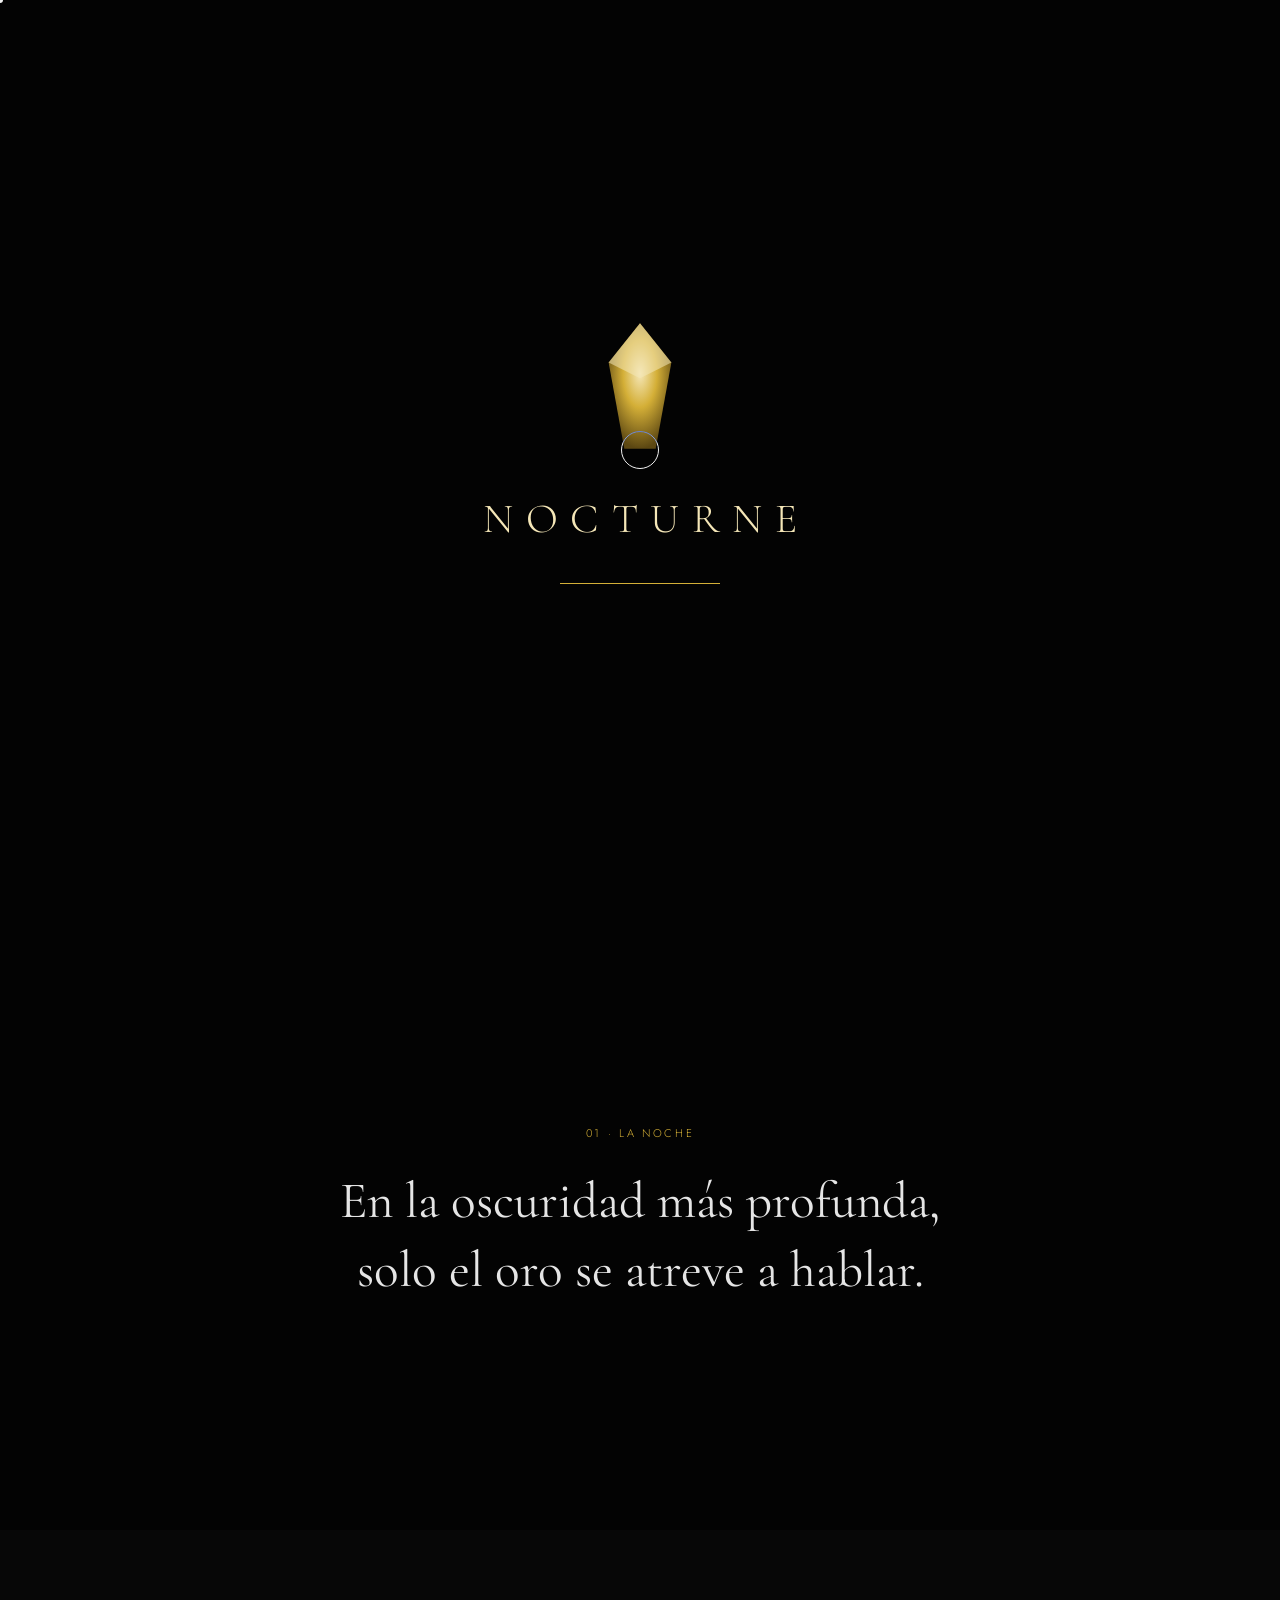
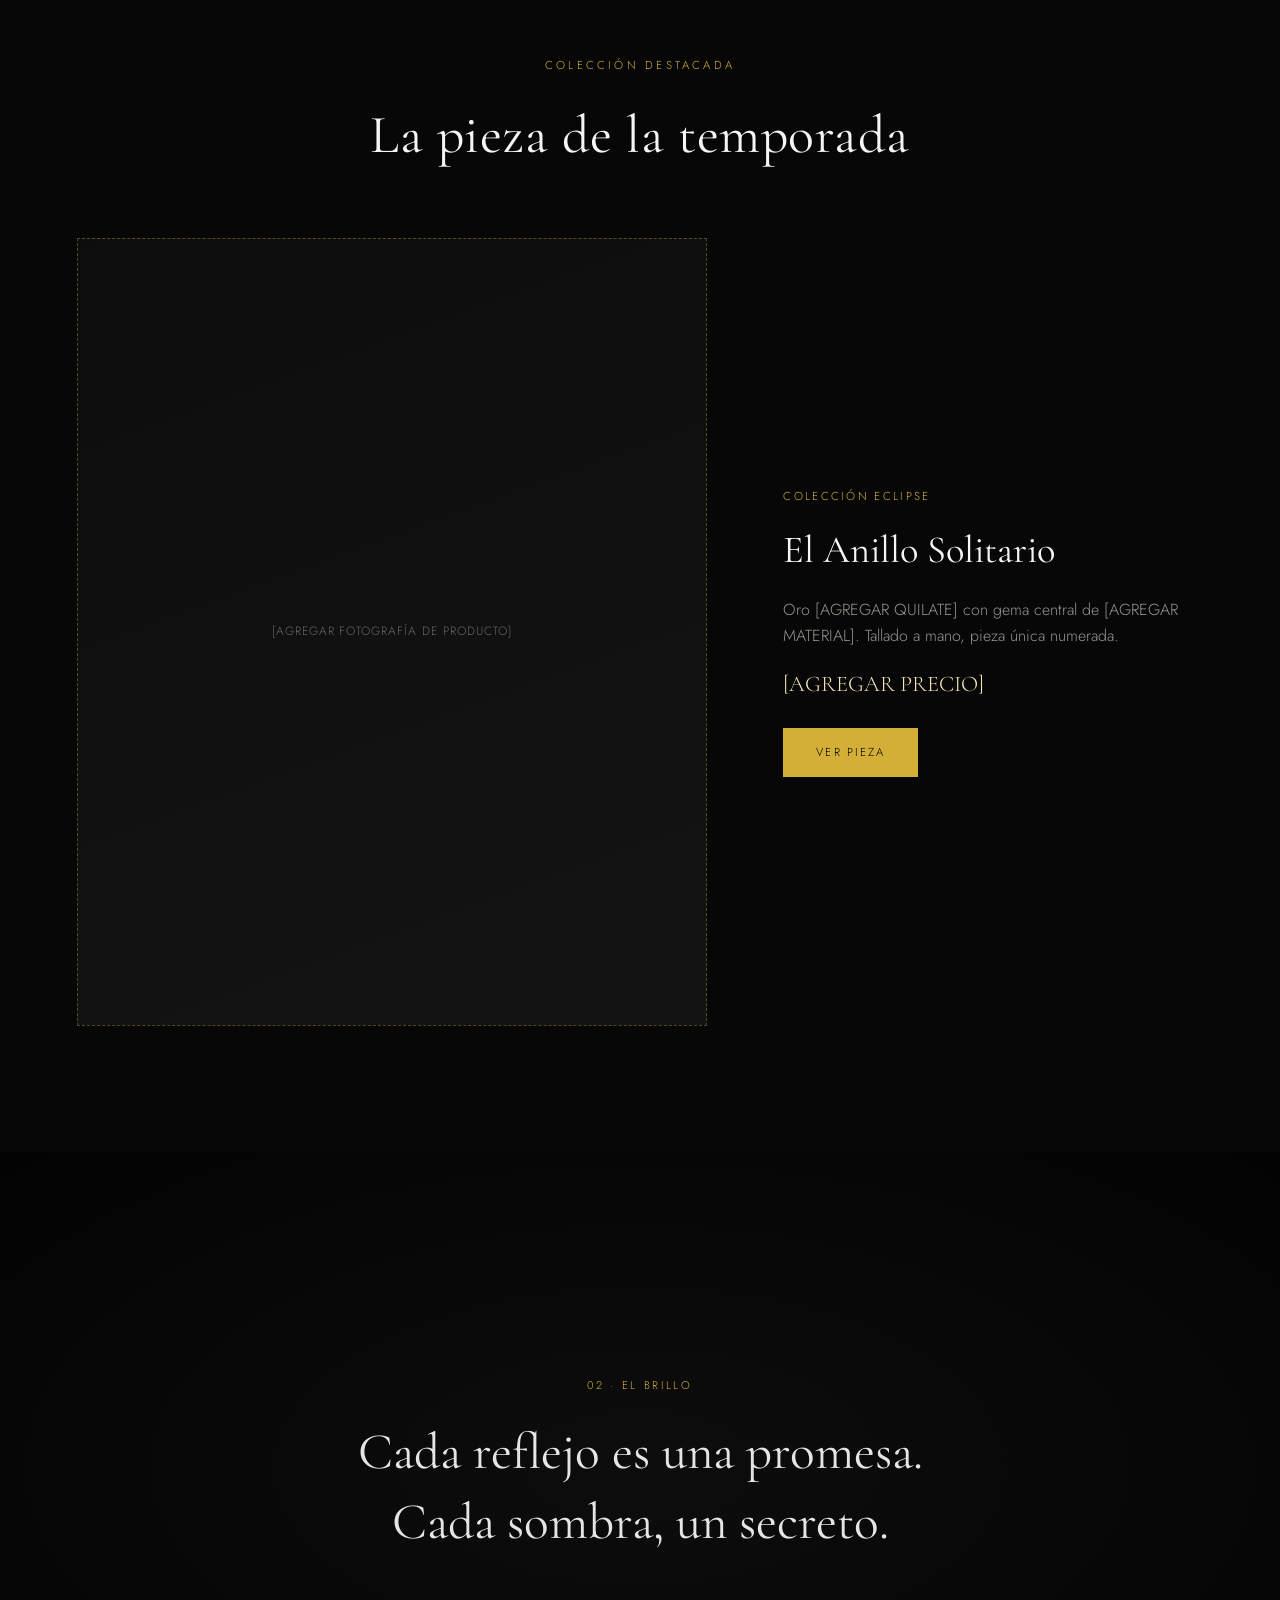
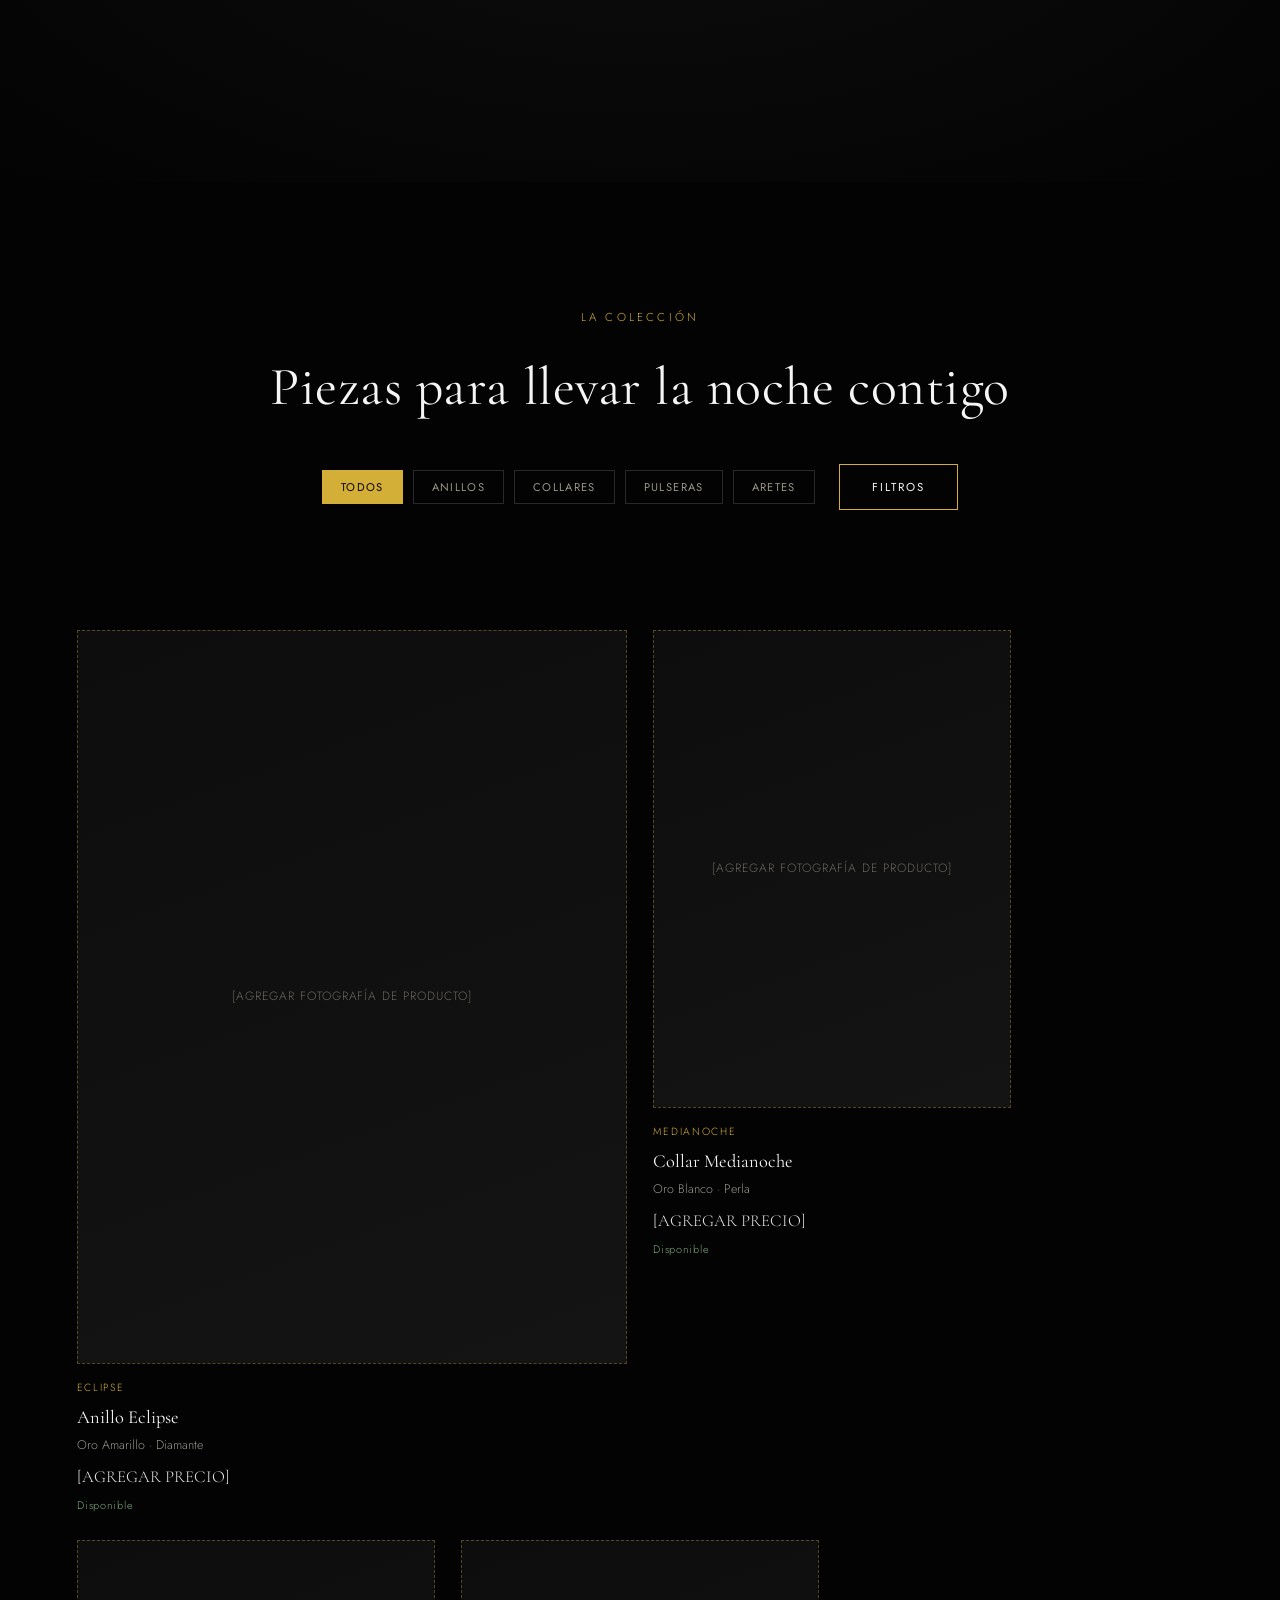
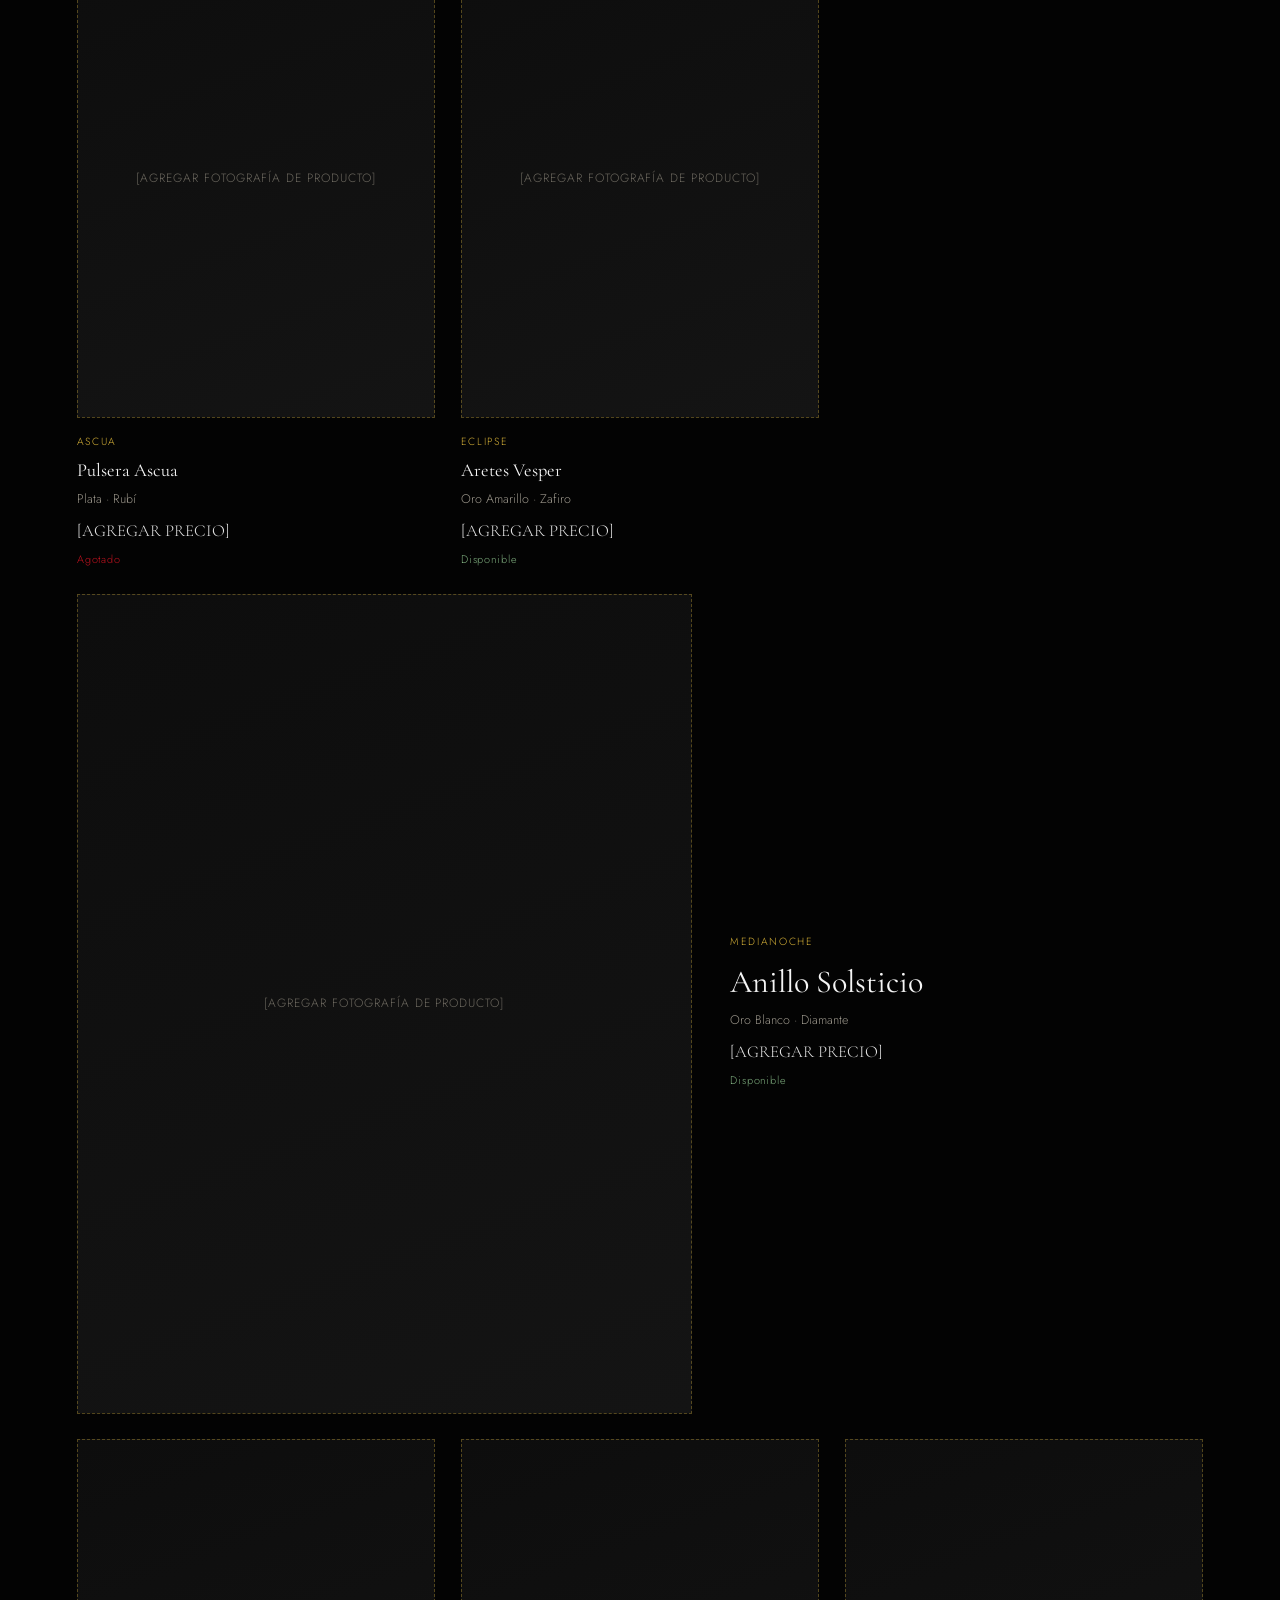
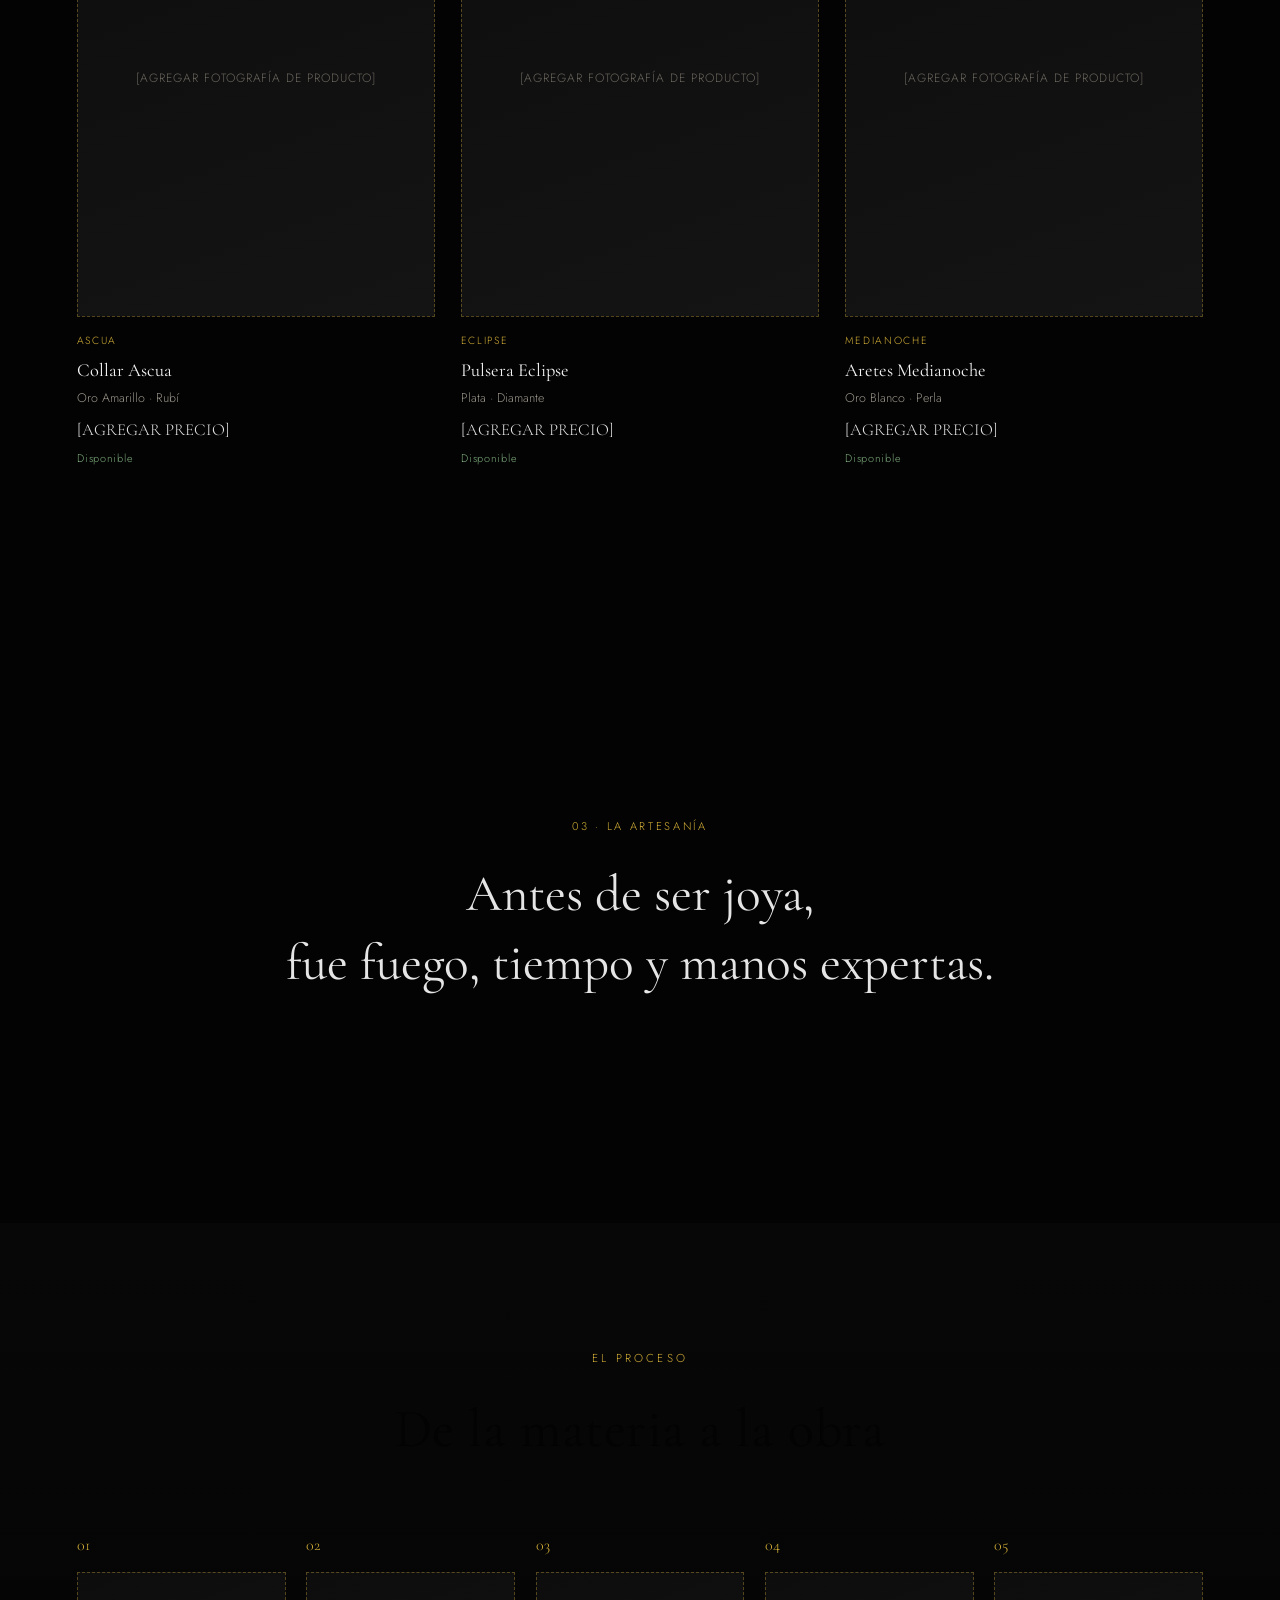
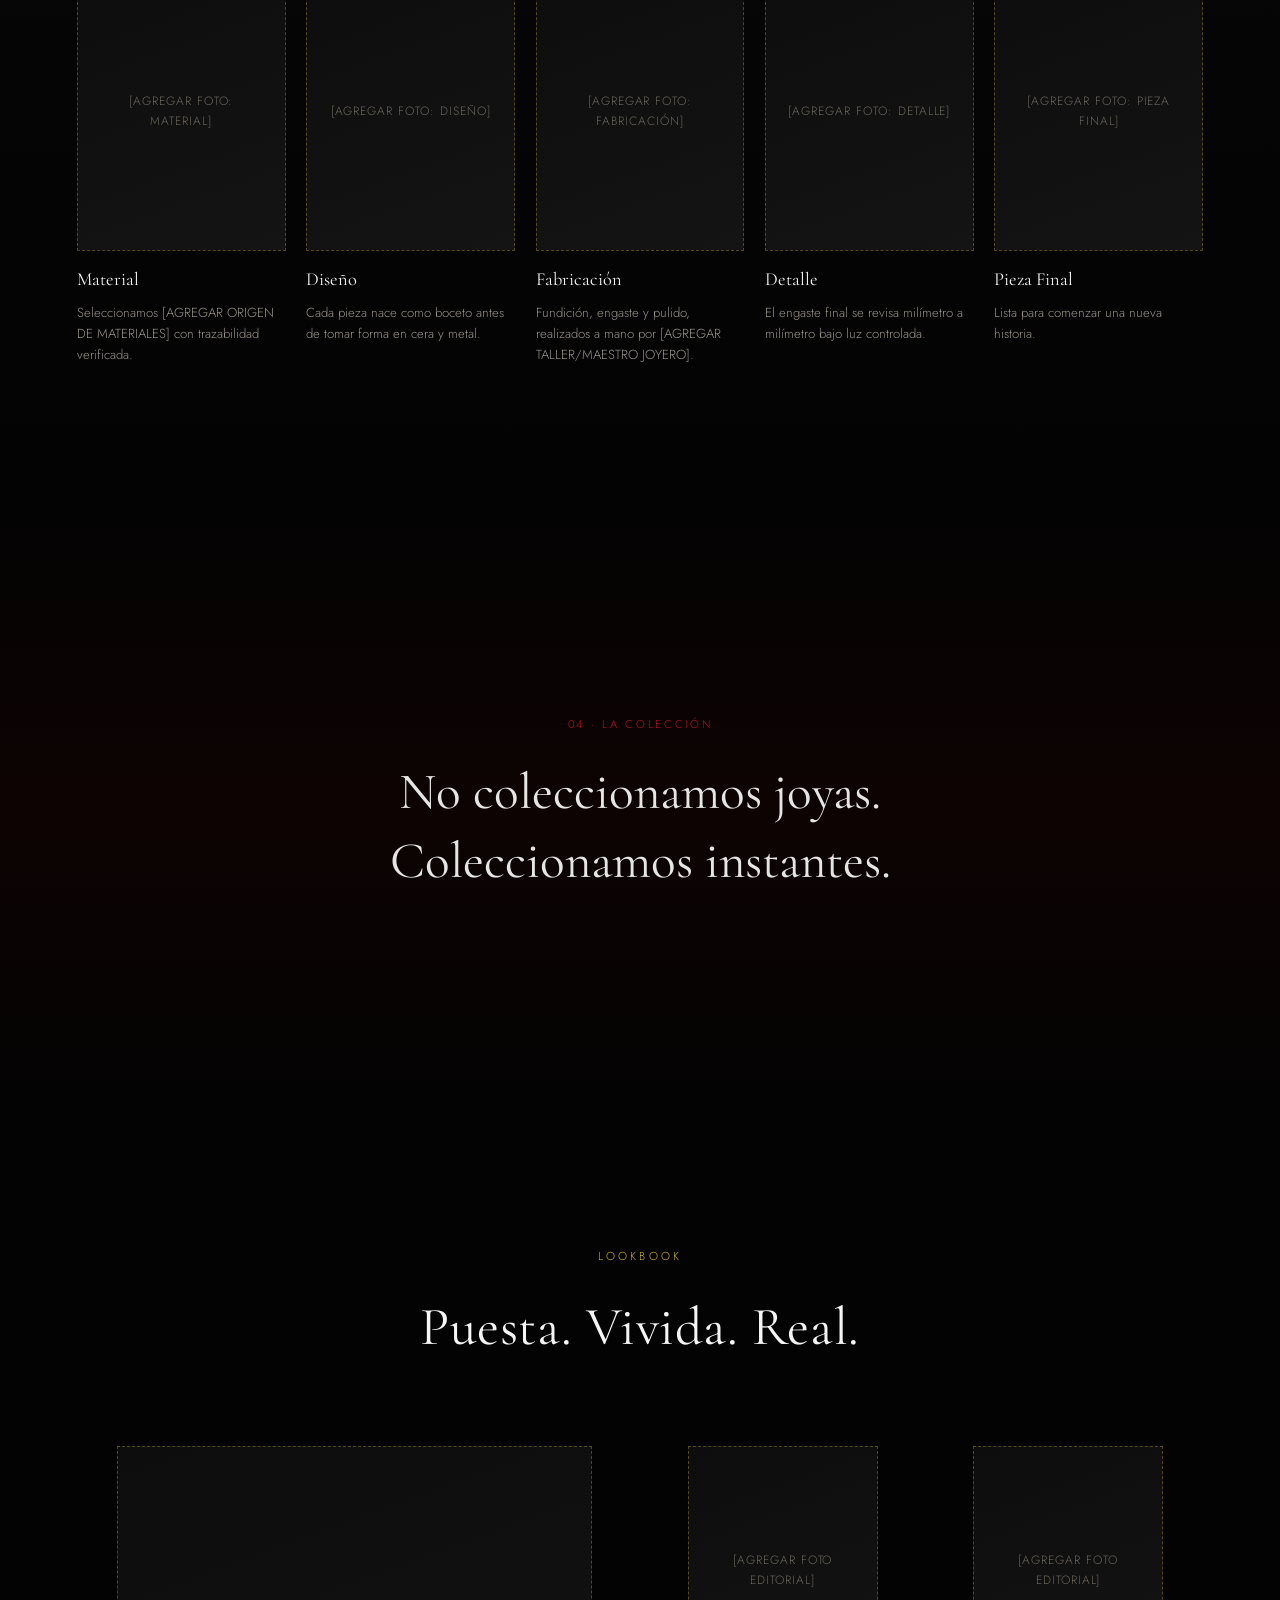
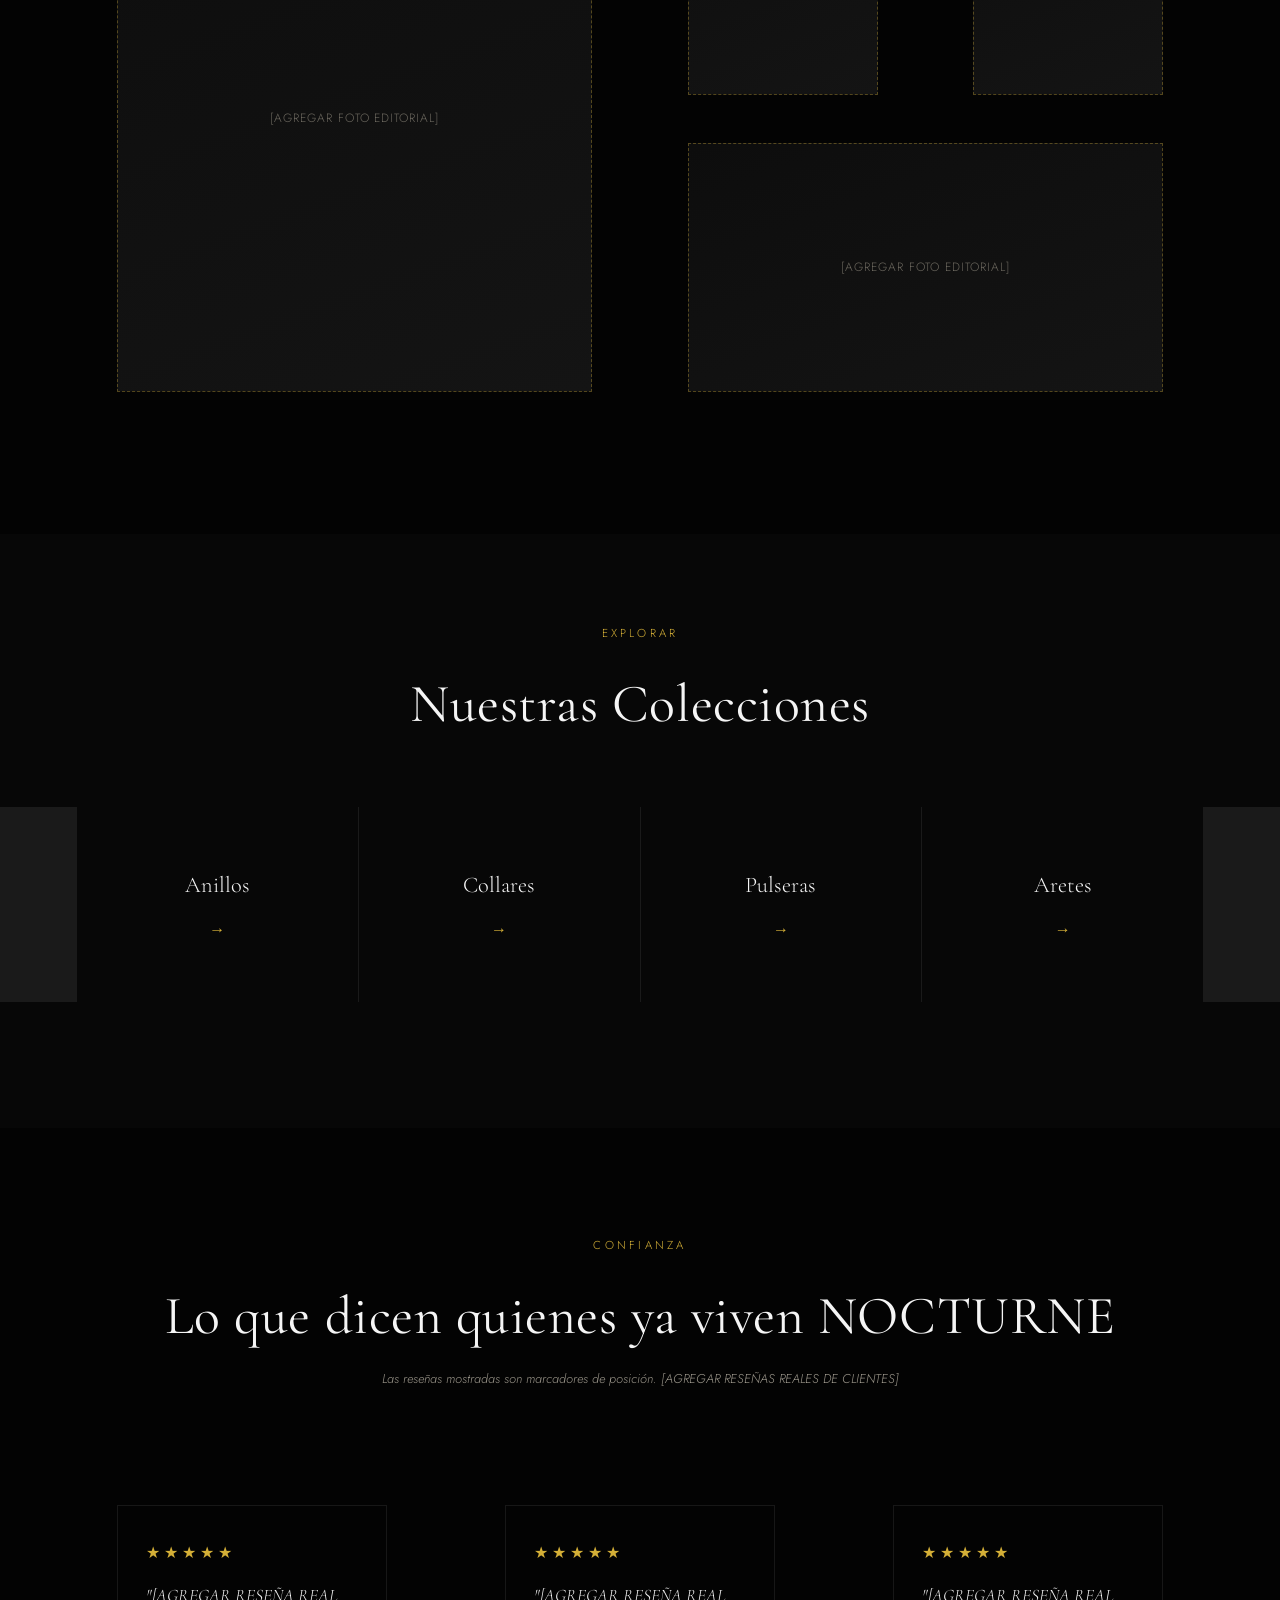
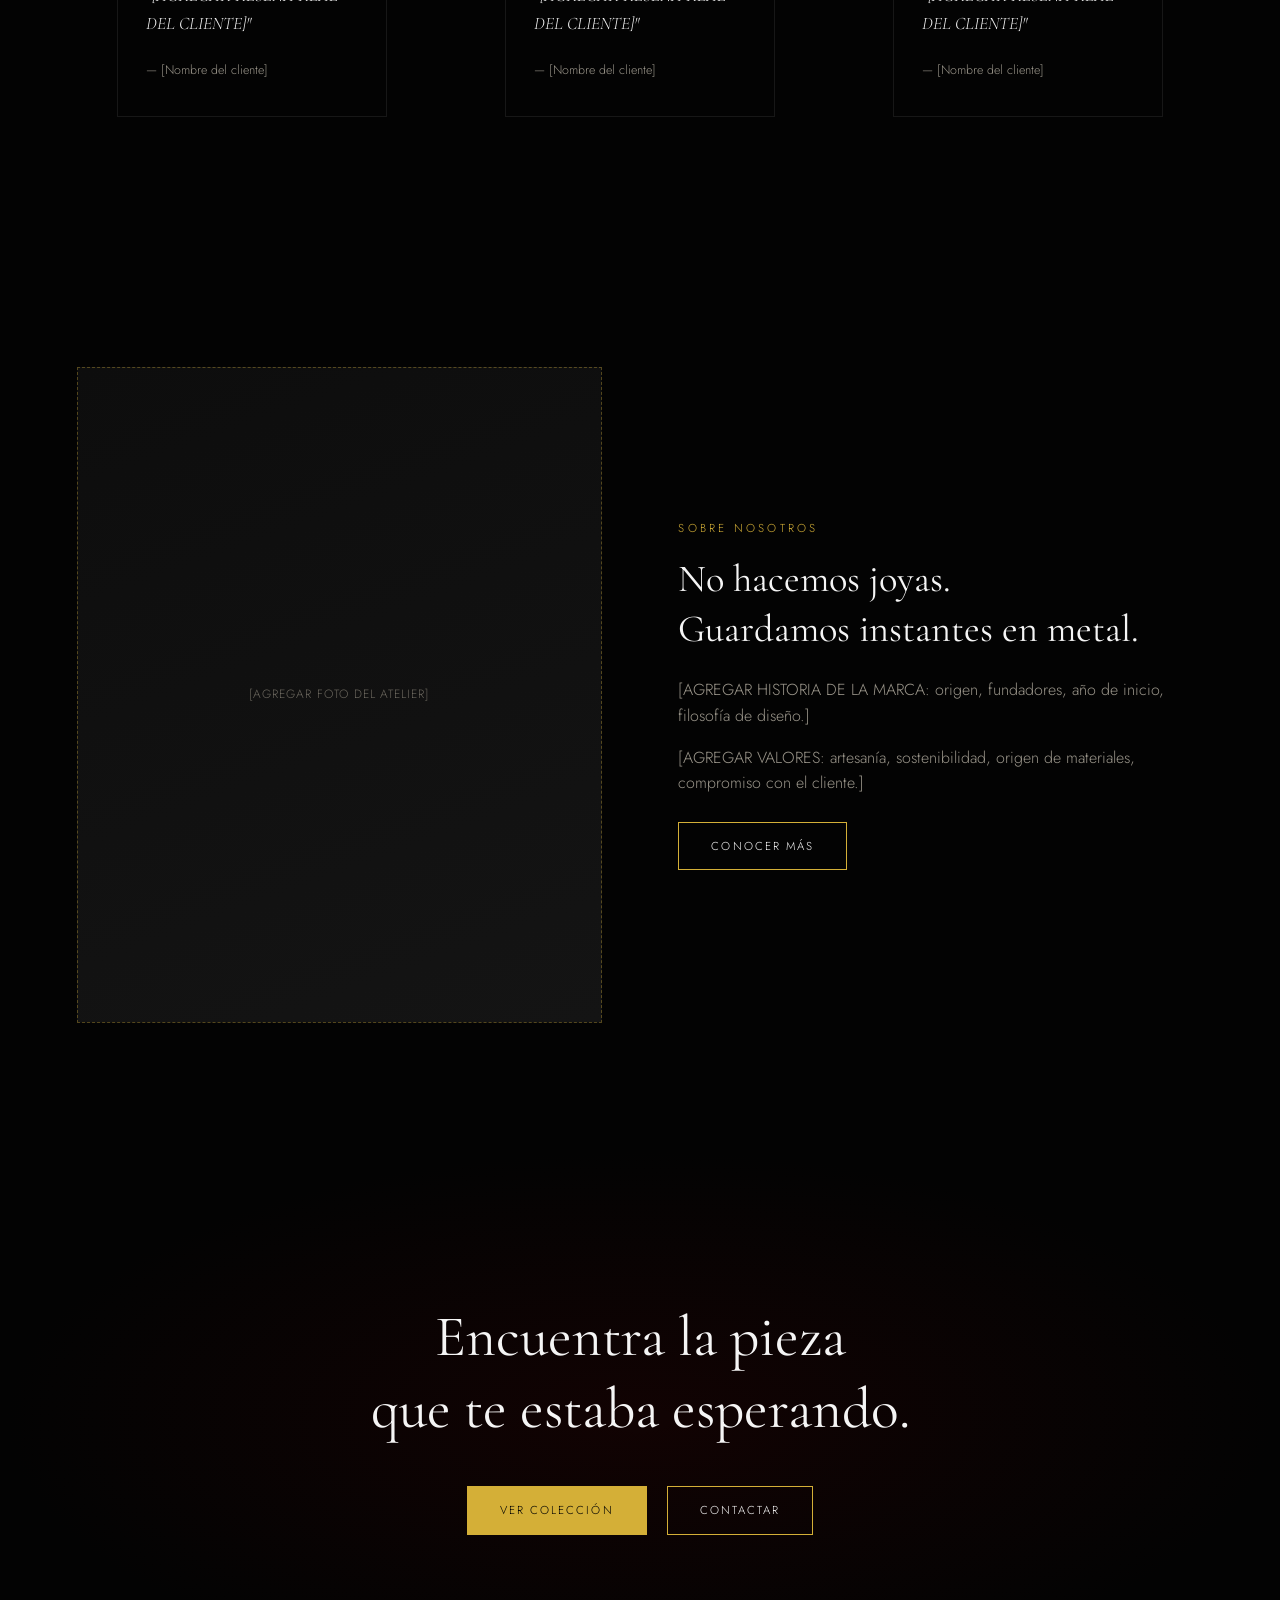
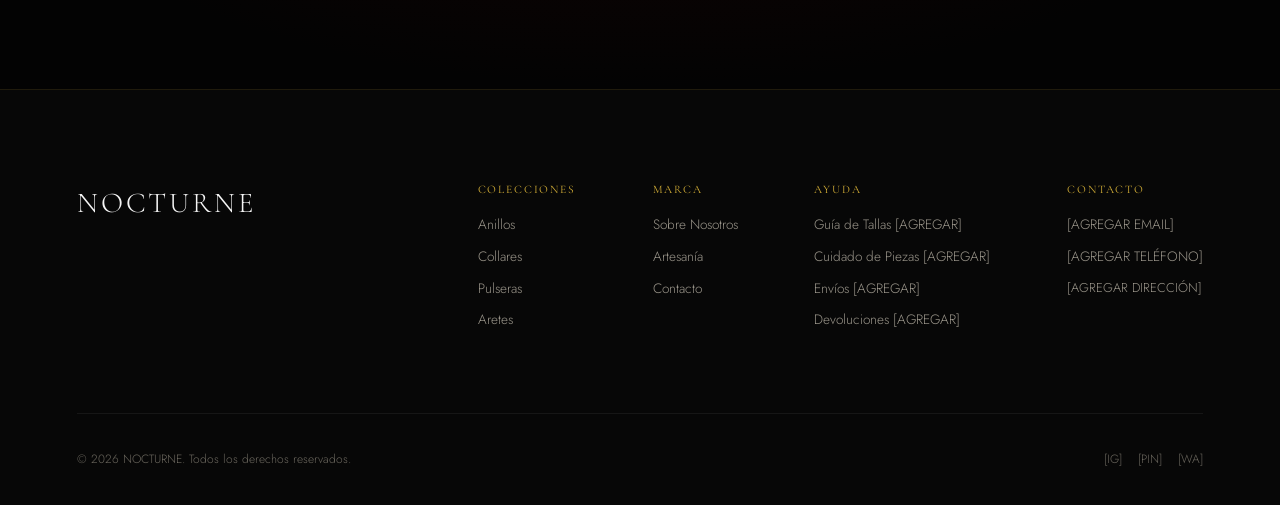
==== index.html @ ae70fa0c "Add files via upload" ====
<!DOCTYPE html>
<html lang="es">
<head>
<meta charset="UTF-8">
<meta name="viewport" content="width=device-width, initial-scale=1.0, viewport-fit=cover">
<title>NOCTURNE — Alta Joyería</title>
<meta name="description" content="NOCTURNE. Joyería de alta gama forjada en la oscuridad y revelada por la luz. Anillos, collares, pulseras y aretes de edición limitada. [AGREGAR DESCRIPCIÓN DEFINITIVA]">

<!-- Open Graph -->
<meta property="og:type" content="website">
<meta property="og:title" content="NOCTURNE — Alta Joyería">
<meta property="og:description" content="Una experiencia digital de lujo. Piezas forjadas en la oscuridad, reveladas por la luz.">
<meta property="og:image" content="[AGREGAR URL DE IMAGEN OG]">
<meta property="og:locale" content="es_ES">

<!-- Structured Data -->
<script type="application/ld+json">
{
  "@context": "https://schema.org",
  "@type": "JewelryStore",
  "name": "NOCTURNE",
  "description": "Alta joyería de edición limitada.",
  "image": "[AGREGAR URL DE IMAGEN]",
  "address": {
    "@type": "PostalAddress",
    "streetAddress": "[AGREGAR DIRECCIÓN]",
    "addressLocality": "[AGREGAR CIUDAD]",
    "addressCountry": "[AGREGAR PAÍS]"
  },
  "telephone": "[AGREGAR TELÉFONO]",
  "priceRange": "$$$"
}
</script>

<link rel="icon" href="data:image/svg+xml,<svg xmlns=%22http://www.w3.org/2000/svg%22 viewBox=%220 0 100 100%22><text y=%22.9em%22 font-size=%2290%22>♦</text></svg>">

<link rel="preconnect" href="https://fonts.googleapis.com">
<link rel="preconnect" href="https://fonts.gstatic.com" crossorigin>
<link href="https://fonts.googleapis.com/css2?family=Cormorant+Garamond:ital,wght@0,300;0,400;0,500;0,600;1,400&family=Jost:wght@200;300;400;500&display=swap" rel="stylesheet">

<link rel="stylesheet" href="css/style.css">
<link rel="stylesheet" href="css/animations.css">
<link rel="stylesheet" href="css/responsive.css">
</head>
<body>

<a class="skip-link" href="#main">Saltar al contenido</a>

<!-- ============ CUSTOM CURSOR ============ -->
<div class="cursor" aria-hidden="true">
  <div class="cursor-dot"></div>
  <div class="cursor-ring"><span class="cursor-label"></span></div>
</div>

<!-- ============ GRAIN / VIGNETTE OVERLAY ============ -->
<div class="grain-overlay" aria-hidden="true"></div>
<div class="vignette" aria-hidden="true"></div>

<!-- ============ INTRO / LOADER ============ -->
<section id="intro" class="intro" role="presentation" aria-hidden="true">
  <div class="intro-spark"></div>
  <svg class="intro-jewel" viewBox="0 0 200 200" width="140" height="140">
    <defs>
      <radialGradient id="introGlow" cx="50%" cy="40%" r="60%">
        <stop offset="0%" stop-color="#F5E7B8"/>
        <stop offset="45%" stop-color="#D4AF37"/>
        <stop offset="100%" stop-color="#5c4712"/>
      </radialGradient>
    </defs>
    <polygon points="100,20 140,70 120,180 80,180 60,70" fill="url(#introGlow)"/>
    <polygon points="100,20 140,70 100,90 60,70" fill="#F5E7B8" opacity="0.55"/>
  </svg>
  <p class="intro-word" data-word="1">NOCTURNE</p>
  <div class="intro-progress"><span></span></div>
</section>

<!-- ============ NAVIGATION ============ -->
<header class="site-nav" id="siteNav">
  <div class="nav-inner">
    <a href="#hero" class="nav-logo" aria-label="NOCTURNE — Inicio">NOCTURNE</a>

    <nav class="nav-links" aria-label="Navegación principal">
      <a href="#coleccion">Colecciones</a>
      <a href="#productos" data-cat="anillos">Anillos</a>
      <a href="#productos" data-cat="collares">Collares</a>
      <a href="#productos" data-cat="pulseras">Pulseras</a>
      <a href="#productos" data-cat="aretes">Aretes</a>
      <a href="#nosotros">Sobre Nosotros</a>
      <a href="#contacto">Contacto</a>
    </nav>

    <div class="nav-actions">
      <button class="icon-btn" id="searchToggle" aria-haspopup="dialog" aria-controls="searchOverlay" aria-label="Buscar">
        <svg viewBox="0 0 24 24" width="18" height="18" fill="none" stroke="currentColor" stroke-width="1.4"><circle cx="11" cy="11" r="7"/><line x1="21" y1="21" x2="16.65" y2="16.65"/></svg>
      </button>
      <button class="icon-btn" id="cartToggle" aria-label="Carrito">
        <svg viewBox="0 0 24 24" width="18" height="18" fill="none" stroke="currentColor" stroke-width="1.4"><path d="M6 7h12l-1 12H7L6 7z"/><path d="M9 7a3 3 0 0 1 6 0"/></svg>
        <span class="cart-count" id="cartCount">0</span>
      </button>
      <a href="#productos" class="btn btn-line nav-cta">Ver Colección</a>
      <button class="menu-toggle" id="menuToggle" aria-expanded="false" aria-controls="mobileMenu" aria-label="Abrir menú">
        <span></span><span></span><span></span>
      </button>
    </div>
  </div>
</header>

<!-- ============ MOBILE MENU ============ -->
<div class="mobile-menu" id="mobileMenu" role="dialog" aria-modal="true" aria-label="Menú" inert>
  <nav class="mobile-menu-links">
    <a href="#coleccion">Colecciones</a>
    <a href="#productos" data-cat="anillos">Anillos</a>
    <a href="#productos" data-cat="collares">Collares</a>
    <a href="#productos" data-cat="pulseras">Pulseras</a>
    <a href="#productos" data-cat="aretes">Aretes</a>
    <a href="#nosotros">Sobre Nosotros</a>
    <a href="#contacto">Contacto</a>
  </nav>
  <a href="#productos" class="btn btn-gold">Ver Colección</a>
</div>

<!-- ============ SEARCH OVERLAY ============ -->
<div class="search-overlay" id="searchOverlay" role="dialog" aria-modal="true" aria-label="Buscar piezas" inert>
  <button class="overlay-close" id="searchClose" aria-label="Cerrar búsqueda">&times;</button>
  <form class="search-form" id="searchForm">
    <input type="search" id="searchInput" placeholder="Buscar por nombre, colección o material…" autocomplete="off" aria-label="Buscar">
    <span class="search-underline"></span>
  </form>
  <div class="search-results" id="searchResults"></div>
</div>

<main id="main">

<!-- ============ HERO ============ -->
<section id="hero" class="hero">
  <div class="hero-glow" id="heroGlow" aria-hidden="true"></div>

  <div class="hero-jewel-stage" id="jewelStage">
   <div class="jewel-inner" id="jewelInner">
    <svg class="hero-jewel" id="heroJewel" viewBox="0 0 400 400" role="img" aria-label="Anillo de oro con gema central, ilustración">
      <defs>
        <radialGradient id="goldGrad" cx="42%" cy="30%" r="70%">
          <stop offset="0%" stop-color="#FCEFC0"/>
          <stop offset="35%" stop-color="#D4AF37"/>
          <stop offset="70%" stop-color="#9c7a1f"/>
          <stop offset="100%" stop-color="#3d2f0c"/>
        </radialGradient>
        <radialGradient id="gemGrad" cx="38%" cy="30%" r="75%">
          <stop offset="0%" stop-color="#ffffff"/>
          <stop offset="30%" stop-color="#E5E5E5"/>
          <stop offset="65%" stop-color="#8f9296"/>
          <stop offset="100%" stop-color="#2a2b2d"/>
        </radialGradient>
        <filter id="softBlur"><feGaussianBlur stdDeviation="6"/></filter>
      </defs>
      <ellipse cx="200" cy="330" rx="130" ry="18" fill="#000" opacity="0.55" filter="url(#softBlur)"/>
      <path d="M120 210 A80 80 0 1 0 280 210" fill="none" stroke="url(#goldGrad)" stroke-width="26"/>
      <polygon class="jewel-gem" points="200,90 250,140 230,240 170,240 150,140" fill="url(#gemGrad)"/>
      <polygon points="200,90 250,140 200,160 150,140" fill="#ffffff" opacity="0.65"/>
      <polygon points="170,240 230,240 200,270" fill="#5a5c5f" opacity="0.8"/>
    </svg>
    <div class="jewel-sparkle s1"></div>
    <div class="jewel-sparkle s2"></div>
    <div class="jewel-sparkle s3"></div>
   </div>
  </div>

  <div class="hero-copy">
    <p class="hero-eyebrow" data-reveal>Alta Joyería · Edición Limitada</p>
    <h1 class="hero-title">
      <span class="line" data-line>NOCTURNE</span>
    </h1>
    <p class="hero-sub" data-reveal>El brillo no se explica. Se siente.</p>
    <a href="#productos" class="btn btn-line hero-cta" data-reveal>Descubrir Colección</a>
  </div>

  <div class="scroll-cue" aria-hidden="true"><span></span>Desliza</div>
</section>

<!-- ============ STORYTELLING 1 — LA NOCHE ============ -->
<section class="story story-dark" data-chapter="01">
  <span class="story-index">01 · La Noche</span>
  <h2 class="story-text" data-split>
    En la oscuridad más profunda,<br> solo el oro se atreve a hablar.
  </h2>
</section>

<!-- ============ COLECCIÓN DESTACADA ============ -->
<section id="coleccion" class="featured">
  <header class="section-head">
    <span class="section-kicker">Colección Destacada</span>
    <h2 class="section-title">La pieza de la temporada</h2>
  </header>

  <div class="featured-stage">
    <div class="featured-image" data-parallax-img>
      <img src="https://images.unsplash.com/photo-1515562141207-7a88fb7ce338?auto=format&fit=crop&w=1400&q=80"
           onerror="this.closest('.featured-image').classList.add('img-fallback'); this.remove();"
           alt="[REEMPLAZAR: fotografía editorial de la pieza destacada]" loading="lazy">
      <span class="fallback-label">[AGREGAR FOTOGRAFÍA DE PRODUCTO]</span>
    </div>
    <div class="featured-copy">
      <p class="eyebrow">Colección Eclipse</p>
      <h3>El Anillo Solitario</h3>
      <p class="muted">Oro [AGREGAR QUILATE] con gema central de [AGREGAR MATERIAL]. Tallado a mano, pieza única numerada.</p>
      <p class="price">[AGREGAR PRECIO]</p>
      <a href="#productos" class="btn btn-gold">Ver Pieza</a>
    </div>
  </div>
</section>

<!-- ============ STORYTELLING 2 — EL BRILLO ============ -->
<section class="story story-glow" data-chapter="02">
  <span class="story-index">02 · El Brillo</span>
  <h2 class="story-text" data-split>
    Cada reflejo es una promesa.<br> Cada sombra, un secreto.
  </h2>
</section>

<!-- ============ PRODUCTOS ============ -->
<section id="productos" class="products">
  <header class="section-head">
    <span class="section-kicker">La Colección</span>
    <h2 class="section-title">Piezas para llevar la noche contigo</h2>

    <div class="products-toolbar">
      <div class="filter-tabs" id="filterTabs">
        <button class="filter-tab is-active" data-filter="todos">Todos</button>
        <button class="filter-tab" data-filter="anillos">Anillos</button>
        <button class="filter-tab" data-filter="collares">Collares</button>
        <button class="filter-tab" data-filter="pulseras">Pulseras</button>
        <button class="filter-tab" data-filter="aretes">Aretes</button>
      </div>
      <button class="btn btn-line filters-open" id="filtersOpen">Filtros</button>
    </div>
  </header>

  <div class="product-gallery" id="productGallery" aria-live="polite">
    <!-- rendered by js/products.js -->
  </div>
</section>

<!-- ============ FILTER PANEL (drawer) ============ -->
<aside class="filters-panel" id="filtersPanel" role="dialog" aria-modal="true" aria-label="Filtros" inert>
  <div class="filters-head">
    <h3>Filtros</h3>
    <button class="overlay-close" id="filtersClose" aria-label="Cerrar filtros">&times;</button>
  </div>

  <div class="filter-group">
    <h4>Categoría</h4>
    <label><input type="checkbox" name="cat" value="anillos"> Anillos</label>
    <label><input type="checkbox" name="cat" value="collares"> Collares</label>
    <label><input type="checkbox" name="cat" value="pulseras"> Pulseras</label>
    <label><input type="checkbox" name="cat" value="aretes"> Aretes</label>
  </div>

  <div class="filter-group">
    <h4>Material</h4>
    <label><input type="checkbox" name="mat" value="oro-amarillo"> Oro Amarillo</label>
    <label><input type="checkbox" name="mat" value="oro-blanco"> Oro Blanco</label>
    <label><input type="checkbox" name="mat" value="plata"> Plata</label>
    <label><input type="checkbox" name="mat" value="diamante"> Diamante</label>
  </div>

  <div class="filter-group">
    <h4>Colección</h4>
    <label><input type="checkbox" name="col" value="eclipse"> Eclipse</label>
    <label><input type="checkbox" name="col" value="medianoche"> Medianoche</label>
    <label><input type="checkbox" name="col" value="ascua"> Ascua</label>
  </div>

  <div class="filter-group">
    <h4>Precio</h4>
    <p class="muted small">[AGREGAR RANGOS DE PRECIO REALES]</p>
  </div>

  <div class="filter-group">
    <h4>Disponibilidad</h4>
    <label><input type="checkbox" name="stock" value="disponible"> Disponible</label>
    <label><input type="checkbox" name="stock" value="agotado"> Agotado</label>
  </div>

  <button class="btn btn-gold filters-apply" id="filtersApply">Aplicar Filtros</button>
  <button class="btn-text filters-clear" id="filtersClear">Limpiar todo</button>
</aside>
<div class="scrim" id="scrim"></div>

<!-- ============ CART DRAWER ============ -->
<aside class="cart-panel" id="cartPanel" role="dialog" aria-modal="true" aria-label="Carrito" inert>
  <div class="filters-head">
    <h3>Tu Carrito</h3>
    <button class="overlay-close" id="cartClose" aria-label="Cerrar carrito">&times;</button>
  </div>

  <div class="cart-items" id="cartItems">
    <p class="cart-empty" id="cartEmpty">Tu carrito está vacío. Descubre una pieza que te espere.</p>
  </div>

  <div class="cart-summary" id="cartSummary" hidden>
    <div class="cart-subtotal">
      <span>Subtotal</span>
      <span id="cartSubtotal">[AGREGAR PRECIO]</span>
    </div>
    <p class="muted small">Envío e impuestos calculados en el siguiente paso. [AGREGAR INFORMACIÓN DE ENVÍO]</p>
    <button class="btn btn-gold cart-checkout" id="cartCheckout">Finalizar Compra</button>
    <p class="muted small cart-note">Carrito de demostración — sin pagos reales. [PENDIENTE: integrar pasarela de pago e inventario]</p>
  </div>
</aside>
<div class="scrim" id="cartScrim"></div>

<!-- ============ STORYTELLING 3 — LA ARTESANÍA ============ -->
<section class="story story-dark" data-chapter="03">
  <span class="story-index">03 · La Artesanía</span>
  <h2 class="story-text" data-split>
    Antes de ser joya,<br> fue fuego, tiempo y manos expertas.
  </h2>
</section>

<!-- ============ ARTESANÍA / PROCESO ============ -->
<section id="artesania" class="craft">
  <header class="section-head light">
    <span class="section-kicker">El Proceso</span>
    <h2 class="section-title">De la materia a la obra</h2>
  </header>

  <ol class="craft-steps">
    <li class="craft-step">
      <span class="craft-num">01</span>
      <div class="craft-media" data-parallax-img>
        <img src="https://images.unsplash.com/photo-1610375461369-d613b564f4c4?auto=format&fit=crop&w=1000&q=80"
             onerror="this.closest('.craft-media').classList.add('img-fallback'); this.remove();"
             alt="[REEMPLAZAR: materia prima, oro y gemas]" loading="lazy">
        <span class="fallback-label">[AGREGAR FOTO: MATERIAL]</span>
      </div>
      <h3>Material</h3>
      <p class="muted">Seleccionamos [AGREGAR ORIGEN DE MATERIALES] con trazabilidad verificada.</p>
    </li>
    <li class="craft-step">
      <span class="craft-num">02</span>
      <div class="craft-media" data-parallax-img>
        <img src="https://images.unsplash.com/photo-1611652022419-a9419f74343d?auto=format&fit=crop&w=1000&q=80"
             onerror="this.closest('.craft-media').classList.add('img-fallback'); this.remove();"
             alt="[REEMPLAZAR: bocetos de diseño]" loading="lazy">
        <span class="fallback-label">[AGREGAR FOTO: DISEÑO]</span>
      </div>
      <h3>Diseño</h3>
      <p class="muted">Cada pieza nace como boceto antes de tomar forma en cera y metal.</p>
    </li>
    <li class="craft-step">
      <span class="craft-num">03</span>
      <div class="craft-media" data-parallax-img>
        <img src="https://images.unsplash.com/photo-1601121141461-9d6647bca1ed?auto=format&fit=crop&w=1000&q=80"
             onerror="this.closest('.craft-media').classList.add('img-fallback'); this.remove();"
             alt="[REEMPLAZAR: fabricación artesanal]" loading="lazy">
        <span class="fallback-label">[AGREGAR FOTO: FABRICACIÓN]</span>
      </div>
      <h3>Fabricación</h3>
      <p class="muted">Fundición, engaste y pulido, realizados a mano por [AGREGAR TALLER/MAESTRO JOYERO].</p>
    </li>
    <li class="craft-step">
      <span class="craft-num">04</span>
      <div class="craft-media" data-parallax-img>
        <img src="https://images.unsplash.com/photo-1620656798579-1984d9e87df7?auto=format&fit=crop&w=1000&q=80"
             onerror="this.closest('.craft-media').classList.add('img-fallback'); this.remove();"
             alt="[REEMPLAZAR: detalle macro de la pieza]" loading="lazy">
        <span class="fallback-label">[AGREGAR FOTO: DETALLE]</span>
      </div>
      <h3>Detalle</h3>
      <p class="muted">El engaste final se revisa milímetro a milímetro bajo luz controlada.</p>
    </li>
    <li class="craft-step">
      <span class="craft-num">05</span>
      <div class="craft-media" data-parallax-img>
        <img src="https://images.unsplash.com/photo-1611955167811-4711904bb9f8?auto=format&fit=crop&w=1000&q=80"
             onerror="this.closest('.craft-media').classList.add('img-fallback'); this.remove();"
             alt="[REEMPLAZAR: pieza final terminada]" loading="lazy">
        <span class="fallback-label">[AGREGAR FOTO: PIEZA FINAL]</span>
      </div>
      <h3>Pieza Final</h3>
      <p class="muted">Lista para comenzar una nueva historia.</p>
    </li>
  </ol>
</section>

<!-- ============ STORYTELLING 4 — LA COLECCIÓN ============ -->
<section class="story story-red" data-chapter="04">
  <span class="story-index">04 · La Colección</span>
  <h2 class="story-text" data-split>
    No coleccionamos joyas.<br> Coleccionamos instantes.
  </h2>
</section>

<!-- ============ LOOKBOOK ============ -->
<section id="lookbook" class="lookbook">
  <header class="section-head">
    <span class="section-kicker">Lookbook</span>
    <h2 class="section-title">Puesta. Vivida. Real.</h2>
  </header>

  <div class="lookbook-grid">
    <figure class="lookbook-item lb-lg" data-parallax-img>
      <img src="https://images.unsplash.com/photo-1535632066927-ab7c9ab60908?auto=format&fit=crop&w=1200&q=80"
           onerror="this.closest('.lookbook-item').classList.add('img-fallback'); this.remove();"
           alt="[REEMPLAZAR: collar puesto sobre cuello]" loading="lazy">
      <span class="fallback-label">[AGREGAR FOTO EDITORIAL]</span>
    </figure>
    <figure class="lookbook-item" data-parallax-img>
      <img src="https://images.unsplash.com/photo-1611591437281-460bfbe1220a?auto=format&fit=crop&w=900&q=80"
           onerror="this.closest('.lookbook-item').classList.add('img-fallback'); this.remove();"
           alt="[REEMPLAZAR: anillo en mano]" loading="lazy">
      <span class="fallback-label">[AGREGAR FOTO EDITORIAL]</span>
    </figure>
    <figure class="lookbook-item" data-parallax-img>
      <img src="https://images.unsplash.com/photo-1598560917505-59a3ad559071?auto=format&fit=crop&w=900&q=80"
           onerror="this.closest('.lookbook-item').classList.add('img-fallback'); this.remove();"
           alt="[REEMPLAZAR: aretes en oreja]" loading="lazy">
      <span class="fallback-label">[AGREGAR FOTO EDITORIAL]</span>
    </figure>
    <figure class="lookbook-item lb-wide" data-parallax-img>
      <img src="https://images.unsplash.com/photo-1573408301185-9146fe634ad0?auto=format&fit=crop&w=1400&q=80"
           onerror="this.closest('.lookbook-item').classList.add('img-fallback'); this.remove();"
           alt="[REEMPLAZAR: composición editorial de joyería]" loading="lazy">
      <span class="fallback-label">[AGREGAR FOTO EDITORIAL]</span>
    </figure>
  </div>
</section>

<!-- ============ COLECCIONES ============ -->
<section class="collections">
  <header class="section-head">
    <span class="section-kicker">Explorar</span>
    <h2 class="section-title">Nuestras Colecciones</h2>
  </header>
  <div class="collections-row">
    <a href="#productos" class="collection-card" data-cat="anillos">
      <span class="collection-name">Anillos</span>
      <span class="collection-arrow">→</span>
    </a>
    <a href="#productos" class="collection-card" data-cat="collares">
      <span class="collection-name">Collares</span>
      <span class="collection-arrow">→</span>
    </a>
    <a href="#productos" class="collection-card" data-cat="pulseras">
      <span class="collection-name">Pulseras</span>
      <span class="collection-arrow">→</span>
    </a>
    <a href="#productos" class="collection-card" data-cat="aretes">
      <span class="collection-name">Aretes</span>
      <span class="collection-arrow">→</span>
    </a>
  </div>
</section>

<!-- ============ RESEÑAS ============ -->
<section class="reviews">
  <header class="section-head">
    <span class="section-kicker">Confianza</span>
    <h2 class="section-title">Lo que dicen quienes ya viven NOCTURNE</h2>
    <p class="muted small placeholder-note">Las reseñas mostradas son marcadores de posición. [AGREGAR RESEÑAS REALES DE CLIENTES]</p>
  </header>

  <div class="reviews-row">
    <blockquote class="review-card">
      <div class="stars" aria-hidden="true">★★★★★</div>
      <p>"[AGREGAR RESEÑA REAL DEL CLIENTE]"</p>
      <cite>— [Nombre del cliente]</cite>
    </blockquote>
    <blockquote class="review-card">
      <div class="stars" aria-hidden="true">★★★★★</div>
      <p>"[AGREGAR RESEÑA REAL DEL CLIENTE]"</p>
      <cite>— [Nombre del cliente]</cite>
    </blockquote>
    <blockquote class="review-card">
      <div class="stars" aria-hidden="true">★★★★★</div>
      <p>"[AGREGAR RESEÑA REAL DEL CLIENTE]"</p>
      <cite>— [Nombre del cliente]</cite>
    </blockquote>
  </div>
</section>

<!-- ============ SOBRE NOSOTROS ============ -->
<section id="nosotros" class="about">
  <div class="about-media" data-parallax-img>
    <img src="https://images.unsplash.com/photo-1584302179602-e4c3d3fd629d?auto=format&fit=crop&w=1200&q=80"
         onerror="this.closest('.about-media').classList.add('img-fallback'); this.remove();"
         alt="[REEMPLAZAR: taller o atelier de la joyería]" loading="lazy">
    <span class="fallback-label">[AGREGAR FOTO DEL ATELIER]</span>
  </div>
  <div class="about-copy">
    <span class="section-kicker">Sobre Nosotros</span>
    <h2>No hacemos joyas.<br>Guardamos instantes en metal.</h2>
    <p class="muted">[AGREGAR HISTORIA DE LA MARCA: origen, fundadores, año de inicio, filosofía de diseño.]</p>
    <p class="muted">[AGREGAR VALORES: artesanía, sostenibilidad, origen de materiales, compromiso con el cliente.]</p>
    <a href="#contacto" class="btn btn-line">Conocer Más</a>
  </div>
</section>

<!-- ============ CTA FINAL ============ -->
<section id="contacto" class="cta-final">
  <h2 class="cta-title" data-split>Encuentra la pieza<br>que te estaba esperando.</h2>
  <div class="cta-actions">
    <a href="#productos" class="btn btn-gold">Ver Colección</a>
    <a href="mailto:[AGREGAR EMAIL]" class="btn btn-line">Contactar</a>
  </div>
</section>

</main>

<!-- ============ FOOTER ============ -->
<footer class="site-footer">
  <div class="footer-top">
    <span class="footer-logo">NOCTURNE</span>
    <nav class="footer-links" aria-label="Enlaces de footer">
      <div class="footer-col">
        <h5>Colecciones</h5>
        <a href="#productos" data-cat="anillos">Anillos</a>
        <a href="#productos" data-cat="collares">Collares</a>
        <a href="#productos" data-cat="pulseras">Pulseras</a>
        <a href="#productos" data-cat="aretes">Aretes</a>
      </div>
      <div class="footer-col">
        <h5>Marca</h5>
        <a href="#nosotros">Sobre Nosotros</a>
        <a href="#artesania">Artesanía</a>
        <a href="#contacto">Contacto</a>
      </div>
      <div class="footer-col">
        <h5>Ayuda</h5>
        <a href="#">Guía de Tallas [AGREGAR]</a>
        <a href="#">Cuidado de Piezas [AGREGAR]</a>
        <a href="#">Envíos [AGREGAR]</a>
        <a href="#">Devoluciones [AGREGAR]</a>
      </div>
      <div class="footer-col">
        <h5>Contacto</h5>
        <a href="mailto:[AGREGAR EMAIL]">[AGREGAR EMAIL]</a>
        <a href="tel:[AGREGAR TELÉFONO]">[AGREGAR TELÉFONO]</a>
        <span class="muted small">[AGREGAR DIRECCIÓN]</span>
      </div>
    </nav>
  </div>
  <div class="footer-bottom">
    <p>&copy; <span id="year"></span> NOCTURNE. Todos los derechos reservados.</p>
    <div class="footer-social">
      <a href="#" aria-label="Instagram">[IG]</a>
      <a href="#" aria-label="Pinterest">[PIN]</a>
      <a href="#" aria-label="WhatsApp">[WA]</a>
    </div>
  </div>
</footer>

<!-- Product Quick-view Modal -->
<div class="product-modal" id="productModal" role="dialog" aria-modal="true" aria-label="Detalle de pieza" inert>
  <div class="product-modal-inner">
    <button class="overlay-close" id="modalClose" aria-label="Cerrar">&times;</button>
    <div class="modal-media">
      <img id="modalImg" src="" alt="">
    </div>
    <div class="modal-info">
      <p class="eyebrow" id="modalCollection"></p>
      <h3 id="modalName"></h3>
      <p class="muted" id="modalMaterial"></p>
      <p class="price" id="modalPrice"></p>
      <p class="stock" id="modalStock"></p>
      <button class="btn btn-gold" id="modalAddCart">Añadir al Carrito</button>
      <details class="modal-details">
        <summary>Cuidado de la pieza</summary>
        <p class="muted small">[AGREGAR INFORMACIÓN DE CUIDADO]</p>
      </details>
      <details class="modal-details">
        <summary>Envío</summary>
        <p class="muted small">[AGREGAR INFORMACIÓN DE ENVÍO]</p>
      </details>
    </div>
  </div>
</div>

<div class="toast" id="toast" role="status" aria-live="polite"></div>

<script src="https://cdnjs.cloudflare.com/ajax/libs/gsap/3.12.5/gsap.min.js"></script>
<script src="https://cdnjs.cloudflare.com/ajax/libs/gsap/3.12.5/ScrollTrigger.min.js"></script>
<script src="https://cdnjs.cloudflare.com/ajax/libs/lenis/1.1.13/lenis.min.js"></script>

<script src="js/main.js" defer></script>
<script src="js/products.js" defer></script>
<script src="js/navigation.js" defer></script>
<script src="js/interactions.js" defer></script>
<script src="js/gallery.js" defer></script>
<script src="js/animations.js" defer></script>
</body>
</html>
---- css/style.css ----
/* ==========================================================================
   NOCTURNE — Alta Joyería
   Sistema visual: negro profundo + oro + plata + rojo (acento mínimo)
   ========================================================================== */

:root {
  /* Negro — fondo / atmósfera */
  --black-deep: #030303;
  --black-1: #070707;
  --black-2: #0d0d0d;
  --black-3: #141414;

  /* Dorado — lujo / detalles */
  --gold-1: #c9a227;
  --gold-2: #d4af37;
  --gold-soft: #f5e7b8;

  /* Plateado — tecnología / reflejos */
  --silver-1: #c0c0c0;
  --silver-2: #e5e5e5;

  /* Blanco */
  --white: #f5f5f5;

  /* Rojo — emoción / uso mínimo */
  --red-deep: #7a0000;
  --red-1: #a00000;
  --red-2: #c1121f;

  --text-muted: #9a958a;
  --text-dim: #6b675e;

  --font-display: 'Cormorant Garamond', 'Times New Roman', serif;
  --font-body: 'Jost', 'Helvetica Neue', Arial, sans-serif;

  --ease-luxury: cubic-bezier(0.22, 1, 0.36, 1);
  --ease-soft: cubic-bezier(0.16, 1, 0.3, 1);

  --nav-h: 88px;
  --container: 1400px;
}

/* ---------- Reset ---------- */
*, *::before, *::after { box-sizing: border-box; }
html { scroll-behavior: auto; }
body {
  margin: 0;
  background: var(--black-deep);
  color: var(--white);
  font-family: var(--font-body);
  font-weight: 300;
  line-height: 1.6;
  overflow-x: hidden;
  -webkit-font-smoothing: antialiased;
}
img { max-width: 100%; display: block; }
a { color: inherit; text-decoration: none; }
ul, ol { list-style: none; margin: 0; padding: 0; }
button { font-family: inherit; background: none; border: none; color: inherit; cursor: pointer; }
input { font-family: inherit; }
h1, h2, h3, h4, h5 { font-family: var(--font-display); font-weight: 400; margin: 0; }
p { margin: 0; }

.skip-link {
  position: absolute; left: -9999px; top: 0; z-index: 10000;
  background: var(--gold-2); color: var(--black-deep); padding: 12px 20px;
}
.skip-link:focus { left: 12px; top: 12px; }

:focus-visible { outline: 1px solid var(--gold-2); outline-offset: 3px; }

.muted { color: var(--text-muted); }
.muted.small { font-size: 0.8rem; }

/* ---------- Grain + Vignette ---------- */
.grain-overlay {
  position: fixed; inset: 0; z-index: 9998; pointer-events: none;
  opacity: 0.035; mix-blend-mode: overlay;
  background-image: url("data:image/svg+xml,%3Csvg xmlns='http://www.w3.org/2000/svg' width='120' height='120'%3E%3Cfilter id='n'%3E%3CfeTurbulence type='fractalNoise' baseFrequency='0.9' numOctaves='2' stitchTiles='stitch'/%3E%3C/filter%3E%3Crect width='100%25' height='100%25' filter='url(%23n)'/%3E%3C/svg%3E");
}
.vignette {
  position: fixed; inset: 0; z-index: 9997; pointer-events: none;
  box-shadow: inset 0 0 18vw 2vw rgba(0,0,0,0.75);
}

/* ---------- Buttons ---------- */
.btn {
  display: inline-flex; align-items: center; justify-content: center;
  padding: 14px 32px;
  font-size: 0.72rem;
  letter-spacing: 0.18em;
  text-transform: uppercase;
  border: 1px solid var(--gold-2);
  color: var(--white);
  position: relative;
  overflow: hidden;
  transition: color 0.5s var(--ease-luxury), border-color 0.5s var(--ease-luxury);
  white-space: nowrap;
}
.btn::before {
  content: '';
  position: absolute; inset: 0;
  background: var(--gold-2);
  transform: translateX(-101%);
  transition: transform 0.55s var(--ease-luxury);
  z-index: -1;
}
.btn:hover { color: var(--black-deep); }
.btn:hover::before { transform: translateX(0); }

.btn-gold { background: var(--gold-2); color: var(--black-deep); border-color: var(--gold-2); }
.btn-gold::before { background: var(--white); }
.btn-gold:hover { color: var(--black-deep); }

.btn-line { background: transparent; }

.btn-text {
  font-size: 0.72rem; letter-spacing: 0.14em; text-transform: uppercase;
  color: var(--text-muted); text-decoration: underline; text-underline-offset: 4px;
}
.btn-text:hover { color: var(--white); }

/* ---------- Custom Cursor ---------- */
.cursor { position: fixed; top: 0; left: 0; z-index: 10000; pointer-events: none; mix-blend-mode: difference; }
.cursor-dot, .cursor-ring { position: absolute; top: 0; left: 0; border-radius: 50%; transform: translate(-50%, -50%); }
.cursor-dot { width: 6px; height: 6px; background: var(--white); }
.cursor-ring {
  width: 38px; height: 38px; border: 1px solid var(--white);
  display: flex; align-items: center; justify-content: center;
  transition: width 0.3s var(--ease-soft), height 0.3s var(--ease-soft), background 0.3s var(--ease-soft), border-color .3s;
}
.cursor-label { font-size: 0.6rem; letter-spacing: 0.1em; text-transform: uppercase; opacity: 0; transition: opacity 0.25s; }
.cursor.is-active .cursor-ring { width: 72px; height: 72px; background: rgba(255,255,255,0.08); }
.cursor.is-active .cursor-label { opacity: 1; }
.cursor.is-hidden { opacity: 0; }
@media (hover: none), (pointer: coarse) { .cursor { display: none; } }

/* ---------- Section Headers ---------- */
.section-head {
  max-width: var(--container);
  margin: 0 auto;
  padding: 0 6vw 60px;
  text-align: center;
}
.section-head.light { color: var(--black-deep); }
.section-kicker {
  display: block;
  font-size: 0.72rem;
  letter-spacing: 0.28em;
  text-transform: uppercase;
  color: var(--gold-2);
  margin-bottom: 18px;
}
.section-title {
  font-size: clamp(2rem, 4.2vw, 3.4rem);
  font-weight: 400;
  letter-spacing: 0.01em;
}

/* ==========================================================================
   NAVIGATION
   ========================================================================== */
.site-nav {
  position: fixed; top: 0; left: 0; right: 0; z-index: 500;
  height: var(--nav-h);
  transition: background 0.5s var(--ease-luxury), border-color .5s;
  border-bottom: 1px solid transparent;
}
.site-nav::before {
  content: ''; position: absolute; inset: 0; z-index: -1;
  background: linear-gradient(180deg, rgba(3,3,3,0.6) 0%, rgba(3,3,3,0.15) 70%, transparent 100%);
  opacity: 1; transition: opacity 0.5s var(--ease-luxury);
}
.site-nav.is-scrolled { background: rgba(3,3,3,0.82); backdrop-filter: blur(10px); border-color: rgba(212,175,55,0.15); }
.site-nav.is-scrolled::before { opacity: 0; }
.nav-inner {
  max-width: 1800px; margin: 0 auto; height: 100%;
  display: grid; grid-template-columns: auto 1fr auto; align-items: center; column-gap: 24px;
  padding: 0 clamp(24px, 3.5vw, 56px);
}
.nav-logo {
  font-family: var(--font-display);
  font-size: 1.5rem;
  letter-spacing: 0.14em;
  color: var(--white);
  justify-self: start;
  transition: letter-spacing 0.4s var(--ease-luxury), color 0.4s;
}
.nav-logo:hover { letter-spacing: 0.2em; color: var(--gold-2); }
.nav-links { display: flex; gap: 32px; justify-self: center; }
.nav-links a {
  font-size: 0.72rem; letter-spacing: 0.14em; text-transform: uppercase;
  color: var(--silver-2); position: relative; padding-bottom: 4px;
}
.nav-links a::after {
  content: ''; position: absolute; left: 0; right: 100%; bottom: 0; height: 1px;
  background: var(--gold-2); transition: right 0.4s var(--ease-luxury);
}
.nav-links a:hover { color: var(--white); }
.nav-links a:hover::after { right: 0; }

.nav-actions { display: flex; align-items: center; gap: 18px; justify-self: end; }
.icon-btn { position: relative; color: var(--silver-2); padding: 6px; }
.icon-btn:hover { color: var(--gold-2); }
.cart-count {
  position: absolute; top: -4px; right: -4px;
  width: 15px; height: 15px; border-radius: 50%;
  background: var(--red-2); color: var(--white);
  font-size: 0.55rem; display: flex; align-items: center; justify-content: center;
}
.nav-cta { padding: 10px 22px; }

.menu-toggle { display: none; flex-direction: column; gap: 5px; width: 26px; }
.menu-toggle span { display: block; height: 1px; background: var(--white); transition: transform .35s var(--ease-luxury), opacity .35s; }
.menu-toggle[aria-expanded="true"] span:nth-child(1) { transform: translateY(6px) rotate(45deg); }
.menu-toggle[aria-expanded="true"] span:nth-child(2) { opacity: 0; }
.menu-toggle[aria-expanded="true"] span:nth-child(3) { transform: translateY(-6px) rotate(-45deg); }

/* ---------- Mobile Menu ---------- */
.mobile-menu {
  position: fixed; inset: 0; z-index: 480;
  background: var(--black-deep);
  display: flex; flex-direction: column; align-items: center; justify-content: center; gap: 40px;
  transform: translateY(-100%);
  transition: transform 0.6s var(--ease-luxury);
}
.mobile-menu.is-open { transform: translateY(0); }
.mobile-menu-links { display: flex; flex-direction: column; align-items: center; gap: 26px; }
.mobile-menu-links a { font-family: var(--font-display); font-size: 1.8rem; }
.mobile-menu-links a:hover { color: var(--gold-2); }

/* ---------- Search Overlay ---------- */
.search-overlay {
  position: fixed; inset: 0; z-index: 600;
  background: rgba(3,3,3,0.97);
  display: flex; flex-direction: column; align-items: center; justify-content: flex-start;
  padding-top: 14vh;
  opacity: 0; visibility: hidden; transform: translateY(-20px);
  transition: opacity 0.5s var(--ease-luxury), transform 0.5s var(--ease-luxury), visibility 0.5s;
}
.search-overlay.is-open { opacity: 1; visibility: visible; transform: translateY(0); }
.search-form { width: min(680px, 84vw); position: relative; }
#searchInput {
  width: 100%; background: transparent; border: none; color: var(--white);
  font-family: var(--font-display); font-size: clamp(1.4rem, 3vw, 2.2rem);
  padding-bottom: 14px;
}
#searchInput::placeholder { color: var(--text-dim); }
.search-underline { display: block; height: 1px; background: var(--text-dim); position: relative; }
.search-underline::after {
  content: ''; position: absolute; left: 0; bottom: -1px; height: 1px; width: 0;
  background: var(--gold-2); transition: width 0.4s var(--ease-luxury);
}
.search-form:focus-within .search-underline::after { width: 100%; }
.search-results { width: min(680px, 84vw); margin-top: 30px; display: flex; flex-direction: column; gap: 14px; max-height: 50vh; overflow-y: auto; }
.search-result-item { display: flex; gap: 14px; align-items: center; padding: 8px; border-bottom: 1px solid rgba(255,255,255,0.06); }
.search-result-item img { width: 54px; height: 54px; object-fit: cover; }
.search-empty { color: var(--text-dim); font-size: 0.85rem; }

.overlay-close {
  position: absolute; top: 26px; right: 30px; font-size: 2rem; color: var(--white); line-height: 1;
}
.overlay-close:hover { color: var(--gold-2); }

/* ==========================================================================
   HERO
   ========================================================================== */
.hero {
  position: relative;
  height: 100vh; min-height: 640px;
  display: flex; flex-direction: column; align-items: center; justify-content: center;
  overflow: hidden;
  padding-top: var(--nav-h);
  background: radial-gradient(ellipse at 50% 30%, var(--black-2) 0%, var(--black-deep) 70%);
}
.hero-glow {
  position: absolute; top: 22%; left: 50%; width: 60vw; height: 60vw; max-width: 900px; max-height: 900px;
  transform: translate(-50%, -50%);
  background: radial-gradient(circle, rgba(212,175,55,0.16) 0%, rgba(212,175,55,0.04) 40%, transparent 70%);
  filter: blur(10px);
  pointer-events: none;
}
.hero-jewel-stage {
  position: relative; width: min(50vw, 380px); margin-top: 12px;
  will-change: transform;
}
.jewel-inner { will-change: transform; transform-style: preserve-3d; }
.hero-jewel { width: 100%; height: auto; filter: drop-shadow(0 20px 40px rgba(0,0,0,0.6)); }
.jewel-gem { transform-origin: center; }
.jewel-sparkle {
  position: absolute; width: 4px; height: 4px; background: var(--silver-2); border-radius: 50%;
  box-shadow: 0 0 8px 2px rgba(255,255,255,0.8);
}
.jewel-sparkle.s1 { top: 22%; left: 38%; }
.jewel-sparkle.s2 { top: 30%; left: 60%; }
.jewel-sparkle.s3 { top: 45%; left: 30%; }

.hero-copy { position: relative; text-align: center; margin-top: 20px; z-index: 2; }
.hero-eyebrow { font-size: 0.72rem; letter-spacing: 0.3em; text-transform: uppercase; color: var(--gold-2); margin-bottom: 18px; }
.hero-title { overflow: hidden; }
.hero-title .line {
  display: block;
  font-size: clamp(3rem, 10vw, 7.5rem);
  letter-spacing: 0.08em;
  background: linear-gradient(180deg, var(--gold-soft) 0%, var(--gold-2) 45%, #7a611c 100%);
  -webkit-background-clip: text; background-clip: text; color: transparent;
}
.hero-sub { font-family: var(--font-display); font-style: italic; font-size: clamp(1.1rem, 2vw, 1.5rem); color: var(--silver-2); margin: 18px 0 34px; }

.scroll-cue {
  position: absolute; bottom: 34px; left: 50%; transform: translateX(-50%);
  display: flex; flex-direction: column; align-items: center; gap: 8px;
  font-size: 0.65rem; letter-spacing: 0.2em; text-transform: uppercase; color: var(--text-dim);
}
.scroll-cue span { width: 1px; height: 40px; background: linear-gradient(var(--gold-2), transparent); }

/* ==========================================================================
   STORY / CHAPTER SECTIONS
   ========================================================================== */
.story {
  min-height: 70vh;
  display: flex; flex-direction: column; align-items: center; justify-content: center;
  text-align: center; padding: 10vh 6vw; position: relative;
}
.story-dark { background: var(--black-deep); }
.story-glow { background: radial-gradient(ellipse at center, var(--black-2), var(--black-deep)); }
.story-red { background: linear-gradient(180deg, var(--black-deep), #0e0303, var(--black-deep)); }
.story-index { font-size: 0.7rem; letter-spacing: 0.24em; text-transform: uppercase; color: var(--gold-2); margin-bottom: 24px; }
.story-text {
  font-size: clamp(1.6rem, 4vw, 3.2rem);
  font-weight: 400; line-height: 1.35; max-width: 900px;
  color: var(--silver-2);
}
.story-red .story-index { color: var(--red-2); }

/* ==========================================================================
   FEATURED
   ========================================================================== */
.featured { padding: 14vh 0; background: var(--black-1); }
.featured-stage {
  max-width: var(--container); margin: 0 auto; padding: 0 6vw;
  display: grid; grid-template-columns: 1.2fr 0.8fr; gap: 6vw; align-items: center;
}
.featured-image, .lookbook-item, .craft-media, .about-media {
  position: relative; overflow: hidden; background: var(--black-3);
  aspect-ratio: 4/5;
}
.featured-image img, .lookbook-item img, .craft-media img, .about-media img {
  width: 100%; height: 100%; object-fit: cover; transform: scale(1.08);
  transition: transform 1.4s var(--ease-soft);
}
.featured-image:hover img { transform: scale(1); }
.fallback-label {
  display: none; position: absolute; inset: 0; align-items: center; justify-content: center;
  text-align: center; padding: 20px; font-size: 0.75rem; letter-spacing: 0.08em;
  color: var(--text-dim); border: 1px dashed rgba(212,175,55,0.35);
  background: linear-gradient(160deg, var(--black-2), var(--black-3));
}
.img-fallback .fallback-label { display: flex; }

.featured-copy .eyebrow { font-size: 0.72rem; letter-spacing: 0.2em; text-transform: uppercase; color: var(--gold-2); }
.featured-copy h3 { font-size: clamp(2rem, 3vw, 2.8rem); margin: 14px 0 16px; }
.featured-copy .price { font-family: var(--font-display); font-size: 1.4rem; color: var(--gold-soft); margin: 18px 0 26px; }

/* ==========================================================================
   PRODUCTS
   ========================================================================== */
.products { padding: 14vh 0; background: var(--black-deep); }
.products-toolbar { display: flex; align-items: center; justify-content: center; gap: 24px; margin-top: 34px; flex-wrap: wrap; }
.filter-tabs { display: flex; gap: 10px; flex-wrap: wrap; justify-content: center; }
.filter-tab {
  padding: 8px 18px; font-size: 0.7rem; letter-spacing: 0.12em; text-transform: uppercase;
  border: 1px solid rgba(255,255,255,0.15); color: var(--text-muted);
  transition: all 0.35s var(--ease-luxury);
}
.filter-tab:hover { color: var(--white); border-color: var(--gold-2); }
.filter-tab.is-active { background: var(--gold-2); color: var(--black-deep); border-color: var(--gold-2); }

.product-gallery {
  max-width: var(--container); margin: 60px auto 0; padding: 0 6vw;
  display: grid; grid-template-columns: repeat(6, 1fr); gap: 2vw;
}
.product-card {
  position: relative; grid-column: span 2;
  cursor: pointer;
}
.product-card.is-hidden { display: none; }
.product-card.size-lg { grid-column: span 3; }
.product-card.size-xl { grid-column: span 6; display: grid; grid-template-columns: 1.3fr 1fr; gap: 3vw; align-items: center; cursor: default; }
.product-card.size-xl .product-media { cursor: pointer; }

.product-media { position: relative; aspect-ratio: 3/4; overflow: hidden; background: var(--black-3); }
.product-media img { width: 100%; height: 100%; object-fit: cover; transition: transform 1.1s var(--ease-soft), opacity 0.5s; }
.product-media img.img-b { position: absolute; inset: 0; opacity: 0; }
.product-card:hover .product-media img.img-a { opacity: 0; }
.product-card:hover .product-media img.img-b { opacity: 1; transform: scale(1.06); }
.product-glow {
  position: absolute; inset: 0; opacity: 0; pointer-events: none;
  background: radial-gradient(circle at 50% 30%, rgba(212,175,55,0.25), transparent 60%);
  transition: opacity 0.5s var(--ease-luxury);
}
.product-card:hover .product-glow { opacity: 1; }
.product-view-tag {
  position: absolute; bottom: 14px; left: 14px;
  font-size: 0.62rem; letter-spacing: 0.18em; text-transform: uppercase; color: var(--white);
  padding: 8px 14px; border: 1px solid rgba(255,255,255,0.4);
  opacity: 0; transform: translateY(8px);
  transition: all 0.4s var(--ease-luxury);
  background: rgba(0,0,0,0.4); backdrop-filter: blur(4px);
}
.product-card:hover .product-view-tag { opacity: 1; transform: translateY(0); }

.product-info { margin-top: 16px; transition: transform 0.4s var(--ease-luxury); }
.product-card:hover .product-info { transform: translateX(4px); }
.product-collection { font-size: 0.65rem; letter-spacing: 0.16em; text-transform: uppercase; color: var(--gold-2); }
.product-name { font-size: 1.15rem; margin: 6px 0 4px; }
.product-material { font-size: 0.78rem; color: var(--text-muted); }
.product-price { font-family: var(--font-display); font-size: 1.05rem; color: var(--silver-2); margin-top: 8px; }
.product-stock { font-size: 0.68rem; letter-spacing: 0.08em; margin-top: 6px; }
.product-stock.out { color: var(--red-2); }
.product-stock.in { color: #7fae7f; }

.size-xl .product-info { padding-right: 2vw; }
.size-xl .product-name { font-size: 2rem; }

/* ==========================================================================
   FILTERS PANEL / SCRIM
   ========================================================================== */
.scrim {
  position: fixed; inset: 0; background: rgba(0,0,0,0.6); z-index: 550;
  opacity: 0; visibility: hidden; transition: opacity 0.4s, visibility 0.4s;
}
.scrim.is-open { opacity: 1; visibility: visible; }
.filters-panel {
  position: fixed; top: 0; right: 0; height: 100%; width: min(380px, 88vw); z-index: 560;
  background: var(--black-1); border-left: 1px solid rgba(212,175,55,0.15);
  padding: 34px 30px; overflow-y: auto;
  transform: translateX(100%); transition: transform 0.5s var(--ease-luxury);
}
.filters-panel.is-open { transform: translateX(0); }
.filters-head { display: flex; justify-content: space-between; align-items: center; margin-bottom: 26px; }
.filters-head .overlay-close { position: static; }
.filter-group { margin-bottom: 26px; }
.filter-group h4 { font-size: 0.78rem; letter-spacing: 0.12em; text-transform: uppercase; color: var(--gold-2); margin-bottom: 14px; }
.filter-group label { display: flex; align-items: center; gap: 10px; font-size: 0.85rem; color: var(--silver-2); margin-bottom: 10px; cursor: pointer; }
.filters-apply { width: 100%; margin-top: 10px; }
.filters-clear { display: block; text-align: center; width: 100%; margin-top: 14px; }

/* ---------- Cart Drawer ---------- */
.cart-panel {
  position: fixed; top: 0; right: 0; height: 100%; width: min(400px, 88vw); z-index: 560;
  background: var(--black-1); border-left: 1px solid rgba(212,175,55,0.15);
  padding: 34px 30px; overflow-y: auto;
  display: flex; flex-direction: column;
  transform: translateX(100%); transition: transform 0.5s var(--ease-luxury);
}
.cart-panel.is-open { transform: translateX(0); }
.cart-items { flex: 1; display: flex; flex-direction: column; gap: 20px; }
.cart-empty { color: var(--text-muted); font-size: 0.9rem; margin-top: 40px; text-align: center; }
.cart-item { display: grid; grid-template-columns: 72px 1fr auto; gap: 14px; align-items: center; padding-bottom: 18px; border-bottom: 1px solid rgba(255,255,255,0.07); }
.cart-item img { width: 72px; height: 72px; object-fit: cover; }
.cart-item-name { font-family: var(--font-display); font-size: 1.05rem; margin-bottom: 4px; }
.cart-item-meta { font-size: 0.72rem; color: var(--text-muted); }
.cart-item-price { font-size: 0.85rem; color: var(--gold-soft); margin-top: 6px; }
.cart-item-remove { font-size: 0.68rem; letter-spacing: 0.08em; text-transform: uppercase; color: var(--text-dim); text-decoration: underline; text-underline-offset: 3px; justify-self: end; align-self: start; }
.cart-item-remove:hover { color: var(--red-2); }

.cart-summary { border-top: 1px solid rgba(212,175,55,0.15); padding-top: 22px; margin-top: 22px; }
.cart-subtotal { display: flex; justify-content: space-between; font-family: var(--font-display); font-size: 1.15rem; color: var(--silver-2); margin-bottom: 12px; }
.cart-checkout { width: 100%; margin: 16px 0 10px; }
.cart-note { text-align: center; font-style: italic; }

/* ==========================================================================
   CRAFT / ARTESANÍA
   ========================================================================== */
.craft { background: linear-gradient(180deg, var(--black-1), var(--black-deep)); padding: 14vh 0; }
.craft-steps {
  max-width: var(--container); margin: 0 auto; padding: 0 6vw;
  display: grid; grid-template-columns: repeat(5, 1fr); gap: 1.6vw;
}
.craft-step { text-align: left; }
.craft-num { font-family: var(--font-display); font-size: 1rem; color: var(--gold-2); }
.craft-media { margin: 14px 0; aspect-ratio: 3/4; }
.craft-step h3 { font-size: 1.15rem; margin-bottom: 8px; }
.craft-step p { font-size: 0.82rem; }

/* ==========================================================================
   LOOKBOOK
   ========================================================================== */
.lookbook { padding: 14vh 0; background: var(--black-deep); }
.lookbook-grid {
  max-width: var(--container); margin: 0 auto; padding: 0 6vw;
  display: grid; grid-template-columns: repeat(4, 1fr); grid-auto-rows: 22vw; gap: 1.2vw;
}
.lookbook-item { aspect-ratio: auto; }
.lb-lg { grid-column: span 2; grid-row: span 2; }
.lb-wide { grid-column: span 2; }

/* ==========================================================================
   COLLECTIONS
   ========================================================================== */
.collections { padding: 10vh 0 14vh; background: var(--black-1); }
.collections-row { max-width: var(--container); margin: 0 auto; padding: 0 6vw; display: grid; grid-template-columns: repeat(4, 1fr); gap: 1px; background: rgba(255,255,255,0.08); }
.collection-card {
  background: var(--black-1); padding: 60px 24px; display: flex; flex-direction: column; align-items: center; gap: 14px;
  transition: background 0.4s var(--ease-luxury);
}
.collection-card:hover { background: var(--black-3); }
.collection-name { font-family: var(--font-display); font-size: 1.4rem; }
.collection-arrow { color: var(--gold-2); transition: transform 0.4s var(--ease-luxury); }
.collection-card:hover .collection-arrow { transform: translateX(6px); }

/* ==========================================================================
   REVIEWS
   ========================================================================== */
.reviews { padding: 12vh 0; background: var(--black-deep); }
.placeholder-note { margin-top: 10px; font-style: italic; }
.reviews-row { max-width: var(--container); margin: 40px auto 0; padding: 0 6vw; display: grid; grid-template-columns: repeat(3, 1fr); gap: 3vw; }
.review-card { border: 1px solid rgba(255,255,255,0.08); padding: 34px 28px; }
.stars { color: var(--gold-2); letter-spacing: 4px; margin-bottom: 16px; }
.review-card p { font-family: var(--font-display); font-style: italic; font-size: 1.1rem; margin-bottom: 18px; }
.review-card cite { font-size: 0.78rem; color: var(--text-muted); font-style: normal; }

/* ==========================================================================
   ABOUT
   ========================================================================== */
.about {
  display: grid; grid-template-columns: 1fr 1fr; align-items: center;
  max-width: var(--container); margin: 0 auto; padding: 14vh 6vw; gap: 6vw;
}
.about-media { aspect-ratio: 4/5; }
.about-copy h2 { font-size: clamp(1.8rem, 3vw, 2.6rem); margin: 16px 0 22px; line-height: 1.3; }
.about-copy p { margin-bottom: 16px; }
.about-copy .btn { margin-top: 10px; }

/* ==========================================================================
   CTA FINAL
   ========================================================================== */
.cta-final {
  min-height: 60vh; display: flex; flex-direction: column; align-items: center; justify-content: center; gap: 40px;
  text-align: center; padding: 10vh 6vw;
  background: radial-gradient(ellipse at 50% 50%, rgba(122,0,0,0.12), var(--black-deep) 70%);
}
.cta-title { font-size: clamp(2rem, 5vw, 3.6rem); line-height: 1.25; }
.cta-actions { display: flex; gap: 20px; flex-wrap: wrap; justify-content: center; }

/* ==========================================================================
   FOOTER
   ========================================================================== */
.site-footer { background: var(--black-1); border-top: 1px solid rgba(212,175,55,0.12); padding: 10vh 6vw 4vh; }
.footer-top { max-width: var(--container); margin: 0 auto; display: flex; justify-content: space-between; gap: 6vw; flex-wrap: wrap; padding-bottom: 8vh; }
.footer-logo { font-family: var(--font-display); font-size: 1.8rem; letter-spacing: 0.1em; }
.footer-links { display: flex; gap: 6vw; flex-wrap: wrap; }
.footer-col h5 { font-size: 0.72rem; letter-spacing: 0.16em; text-transform: uppercase; color: var(--gold-2); margin-bottom: 16px; }
.footer-col a, .footer-col span { display: block; font-size: 0.85rem; color: var(--text-muted); margin-bottom: 10px; }
.footer-col a:hover { color: var(--white); }
.footer-bottom {
  max-width: var(--container); margin: 0 auto; padding-top: 4vh; border-top: 1px solid rgba(255,255,255,0.06);
  display: flex; justify-content: space-between; align-items: center; font-size: 0.75rem; color: var(--text-dim); flex-wrap: wrap; gap: 14px;
}
.footer-social { display: flex; gap: 16px; }
.footer-social a:hover { color: var(--gold-2); }

/* ==========================================================================
   PRODUCT MODAL
   ========================================================================== */
.product-modal {
  position: fixed; inset: 0; z-index: 700; background: rgba(3,3,3,0.9);
  display: flex; align-items: center; justify-content: center; padding: 5vh 5vw;
  opacity: 0; visibility: hidden; transition: opacity 0.4s, visibility 0.4s;
}
.product-modal.is-open { opacity: 1; visibility: visible; }
.product-modal-inner {
  background: var(--black-1); border: 1px solid rgba(212,175,55,0.2);
  max-width: 980px; width: 100%; max-height: 90vh; overflow-y: auto;
  display: grid; grid-template-columns: 1fr 1fr; position: relative;
}
.modal-media { aspect-ratio: 4/5; background: var(--black-3); overflow: hidden; }
.modal-media img { width: 100%; height: 100%; object-fit: cover; }
.modal-info { padding: 44px; }
.modal-info h3 { font-size: 1.8rem; margin: 10px 0 12px; }
.modal-info .price { font-family: var(--font-display); font-size: 1.3rem; color: var(--gold-soft); margin: 14px 0; }
.modal-info .stock { font-size: 0.75rem; margin-bottom: 20px; }
.modal-details { margin-top: 16px; border-top: 1px solid rgba(255,255,255,0.08); padding-top: 12px; }
.modal-details summary { cursor: pointer; font-size: 0.85rem; letter-spacing: 0.04em; }

/* ==========================================================================
   TOAST
   ========================================================================== */
.toast {
  position: fixed; bottom: 30px; left: 50%; transform: translate(-50%, 20px);
  background: var(--gold-2); color: var(--black-deep);
  padding: 14px 26px; font-size: 0.8rem; letter-spacing: 0.06em;
  opacity: 0; pointer-events: none; z-index: 800;
  transition: opacity 0.4s var(--ease-luxury), transform 0.4s var(--ease-luxury);
}
.toast.is-visible { opacity: 1; transform: translate(-50%, 0); }
---- css/animations.css ----
/* ==========================================================================
   ANIMATIONS — keyframes, reveal states, reduced-motion
   ========================================================================== */

/* ---------- Intro ---------- */
.intro {
  position: fixed; inset: 0; z-index: 9999;
  background: var(--black-deep);
  display: flex; flex-direction: column; align-items: center; justify-content: center; gap: 30px;
}
.intro-spark {
  position: absolute; width: 3px; height: 3px; border-radius: 50%;
  background: var(--gold-soft); box-shadow: 0 0 30px 10px rgba(212,175,55,0.4);
  opacity: 0;
}
.intro-jewel { opacity: 0; transform: scale(0.7); }
.intro-word {
  font-family: var(--font-display); font-size: clamp(1.6rem, 4vw, 2.6rem);
  letter-spacing: 0.3em; color: var(--gold-soft); opacity: 0;
  margin: 0; padding-left: 0.3em; /* optical centering for letter-spacing */
}
.intro-progress { width: 160px; height: 1px; background: rgba(255,255,255,0.1); opacity: 0; }
.intro-progress span { display: block; height: 100%; width: 0%; background: var(--gold-2); }
.intro.is-done { pointer-events: none; }

/* ---------- Reveal-on-scroll base states (set by GSAP, CSS gives no-JS fallback) ---------- */
[data-reveal] { opacity: 1; }
[data-line] { opacity: 1; }

.no-js [data-reveal],
.no-js [data-line] { opacity: 1; transform: none; }

/* ---------- Split text spans (created by JS) ---------- */
.split-line { display: block; overflow: hidden; }
.split-line > span { display: inline-block; will-change: transform; }

/* ---------- Parallax image wrapper ---------- */
[data-parallax-img] img { will-change: transform; }

/* ---------- Story chapter index pulse ---------- */
@keyframes pulseGold {
  0%, 100% { opacity: 0.7; }
  50% { opacity: 1; }
}
.story-index { animation: pulseGold 3.5s ease-in-out infinite; }

/* ---------- Scroll cue ---------- */
@keyframes scrollLine {
  0% { transform: scaleY(0); transform-origin: top; }
  50% { transform: scaleY(1); transform-origin: top; }
  50.01% { transform-origin: bottom; }
  100% { transform: scaleY(0); transform-origin: bottom; }
}
.scroll-cue span { animation: scrollLine 2.2s ease-in-out infinite; }

/* ---------- Jewel sparkle twinkle ---------- */
@keyframes twinkle {
  0%, 100% { opacity: 0.2; transform: scale(0.8); }
  50% { opacity: 1; transform: scale(1.3); }
}
.jewel-sparkle { animation: twinkle 2.4s ease-in-out infinite; }
.jewel-sparkle.s2 { animation-delay: 0.8s; }
.jewel-sparkle.s3 { animation-delay: 1.5s; }

/* ---------- Magnetic buttons (transform applied via JS, transition eased) ---------- */
.btn, .icon-btn, .collection-card {
  transition: transform 0.35s var(--ease-soft), color 0.5s var(--ease-luxury), border-color 0.5s var(--ease-luxury), background 0.4s;
}
/* Product card tilt needs to track the cursor closely, so it gets its own quick transition */
.product-card { transition: transform 0.15s ease-out; }

/* ---------- Reduced Motion ---------- */
@media (prefers-reduced-motion: reduce) {
  *, *::before, *::after {
    animation-duration: 0.001ms !important;
    animation-iteration-count: 1 !important;
    transition-duration: 0.001ms !important;
    scroll-behavior: auto !important;
  }
  .intro { display: none !important; }
  .hero-jewel-stage, .featured-image img, .lookbook-item img, .craft-media img, .about-media img {
    transform: none !important;
  }
}
---- css/responsive.css ----
/* ==========================================================================
   RESPONSIVE — tablet & mobile adjustments
   ========================================================================== */

/* ---------- Laptop / smaller desktop ---------- */
@media (max-width: 1180px) {
  .craft-steps { grid-template-columns: repeat(3, 1fr); row-gap: 5vh; }
  .reviews-row { grid-template-columns: repeat(3, 1fr); gap: 2vw; }
}

/* ---------- Tablet ---------- */
@media (max-width: 960px) {
  .nav-links { display: none; }
  .nav-cta { display: none; }
  .menu-toggle { display: flex; }

  .featured-stage { grid-template-columns: 1fr; gap: 8vh; }
  .about { grid-template-columns: 1fr; gap: 8vh; padding: 12vh 6vw; }

  .product-gallery { grid-template-columns: repeat(4, 1fr); }
  .product-card { grid-column: span 2; }
  .product-card.size-lg { grid-column: span 4; }
  .product-card.size-xl { grid-template-columns: 1fr; grid-column: span 4; gap: 4vh; }

  .craft-steps { grid-template-columns: repeat(2, 1fr); }

  .lookbook-grid { grid-template-columns: repeat(2, 1fr); grid-auto-rows: 40vw; }
  .lb-lg { grid-column: span 2; grid-row: span 1; }
  .lb-wide { grid-column: span 2; }

  .collections-row { grid-template-columns: repeat(2, 1fr); }
  .reviews-row { grid-template-columns: 1fr; max-width: 560px; }

  .product-modal-inner { grid-template-columns: 1fr; }
}

/* ---------- Mobile ---------- */
@media (max-width: 620px) {
  :root { --nav-h: 72px; }

  .hero-jewel-stage { width: 68vw; }
  .hero-title .line { font-size: clamp(2.4rem, 14vw, 4rem); }

  .section-head { padding: 0 6vw 40px; }

  .story { min-height: 50vh; padding: 8vh 7vw; }
  .story-text { font-size: clamp(1.4rem, 6vw, 2rem); }

  .products-toolbar { flex-direction: column; }
  .product-gallery { grid-template-columns: repeat(2, 1fr); gap: 4vw; }
  .product-card, .product-card.size-lg, .product-card.size-xl { grid-column: span 2; }
  .size-xl .product-name { font-size: 1.5rem; }

  .craft-steps { grid-template-columns: 1fr; gap: 8vh; }

  .lookbook-grid { grid-template-columns: 1fr; grid-auto-rows: 70vw; }
  .lb-lg, .lb-wide { grid-column: span 1; grid-row: span 1; }

  .collections-row { grid-template-columns: 1fr; }

  .footer-top { flex-direction: column; gap: 6vh; }
  .footer-links { gap: 8vw; }
  .footer-bottom { flex-direction: column; align-items: flex-start; }

  .cta-actions { flex-direction: column; width: 100%; }
  .cta-actions .btn { width: 100%; }

  .filters-panel { width: 100%; }
}

/* Disable heavy cursor / parallax affordances below hover-capable + fine pointer */
@media (hover: none), (pointer: coarse) {
  .product-card:hover .product-media img.img-b { opacity: 0; }
}
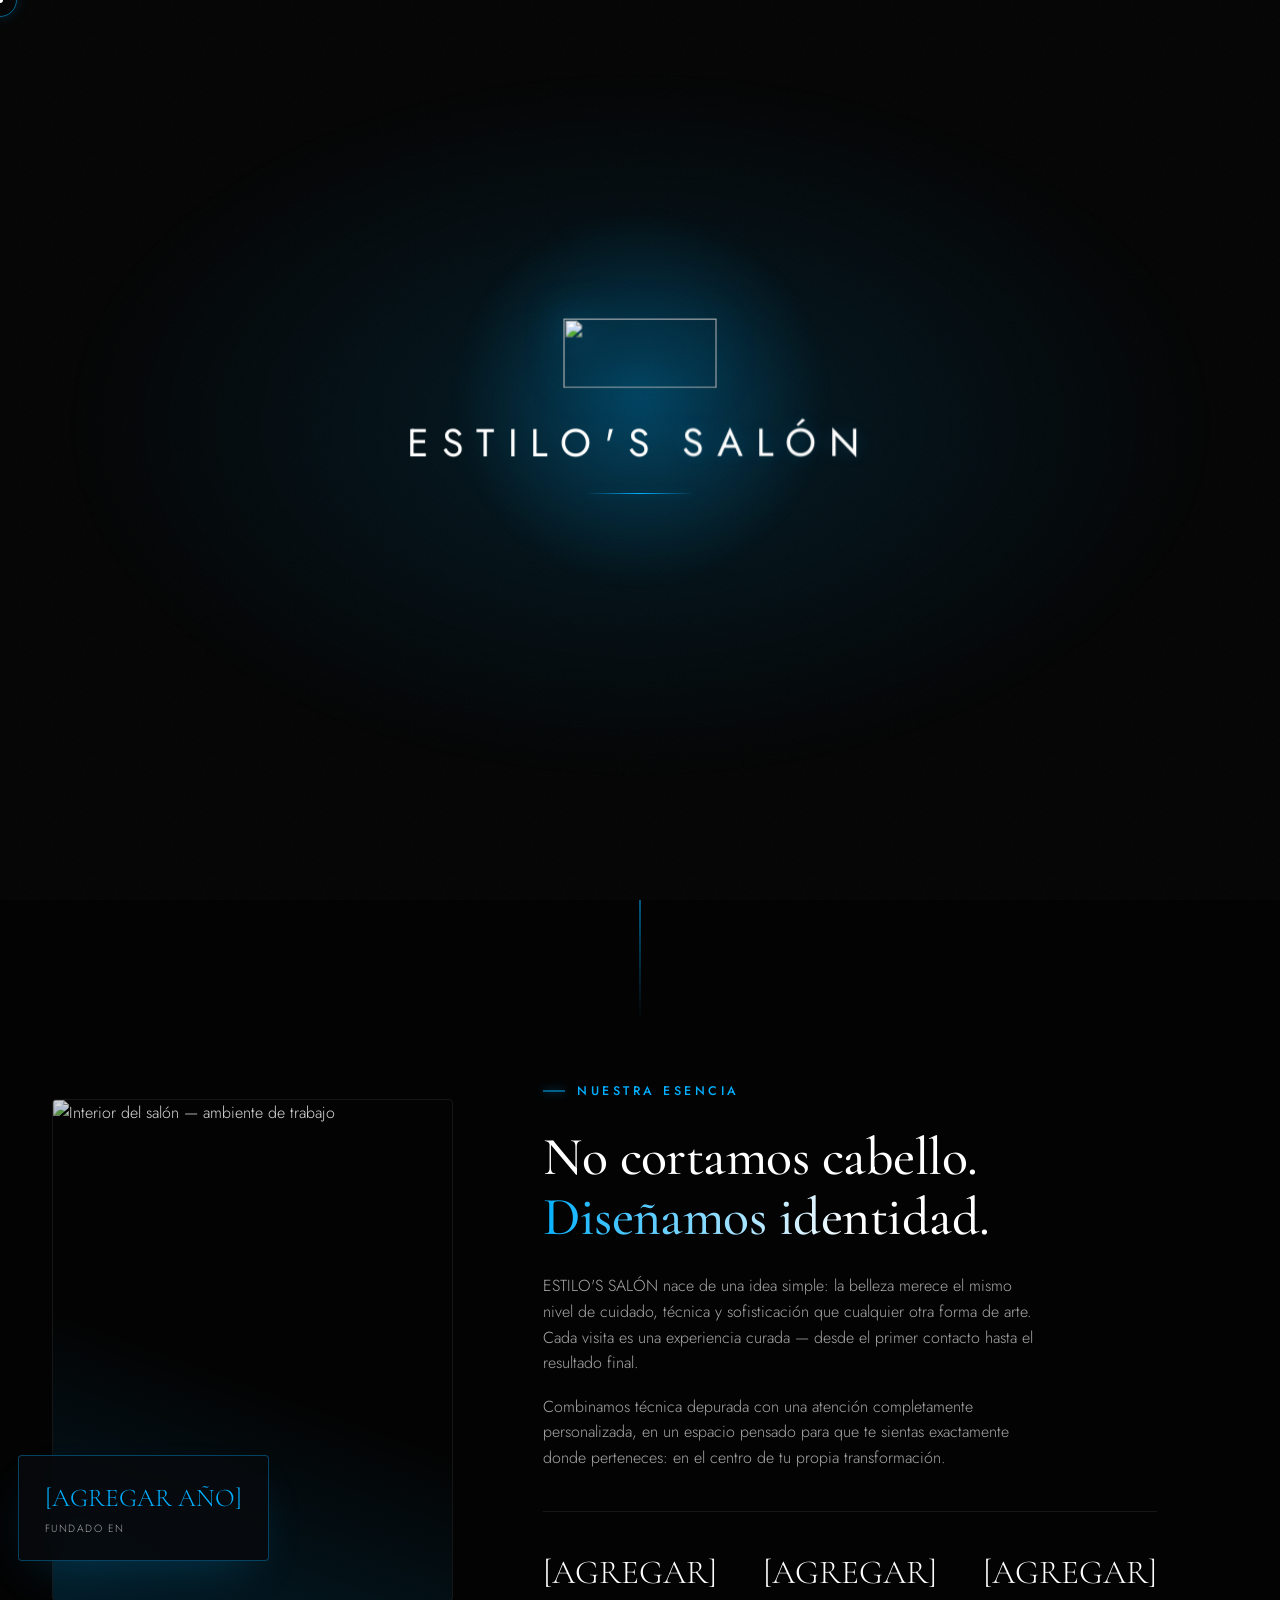
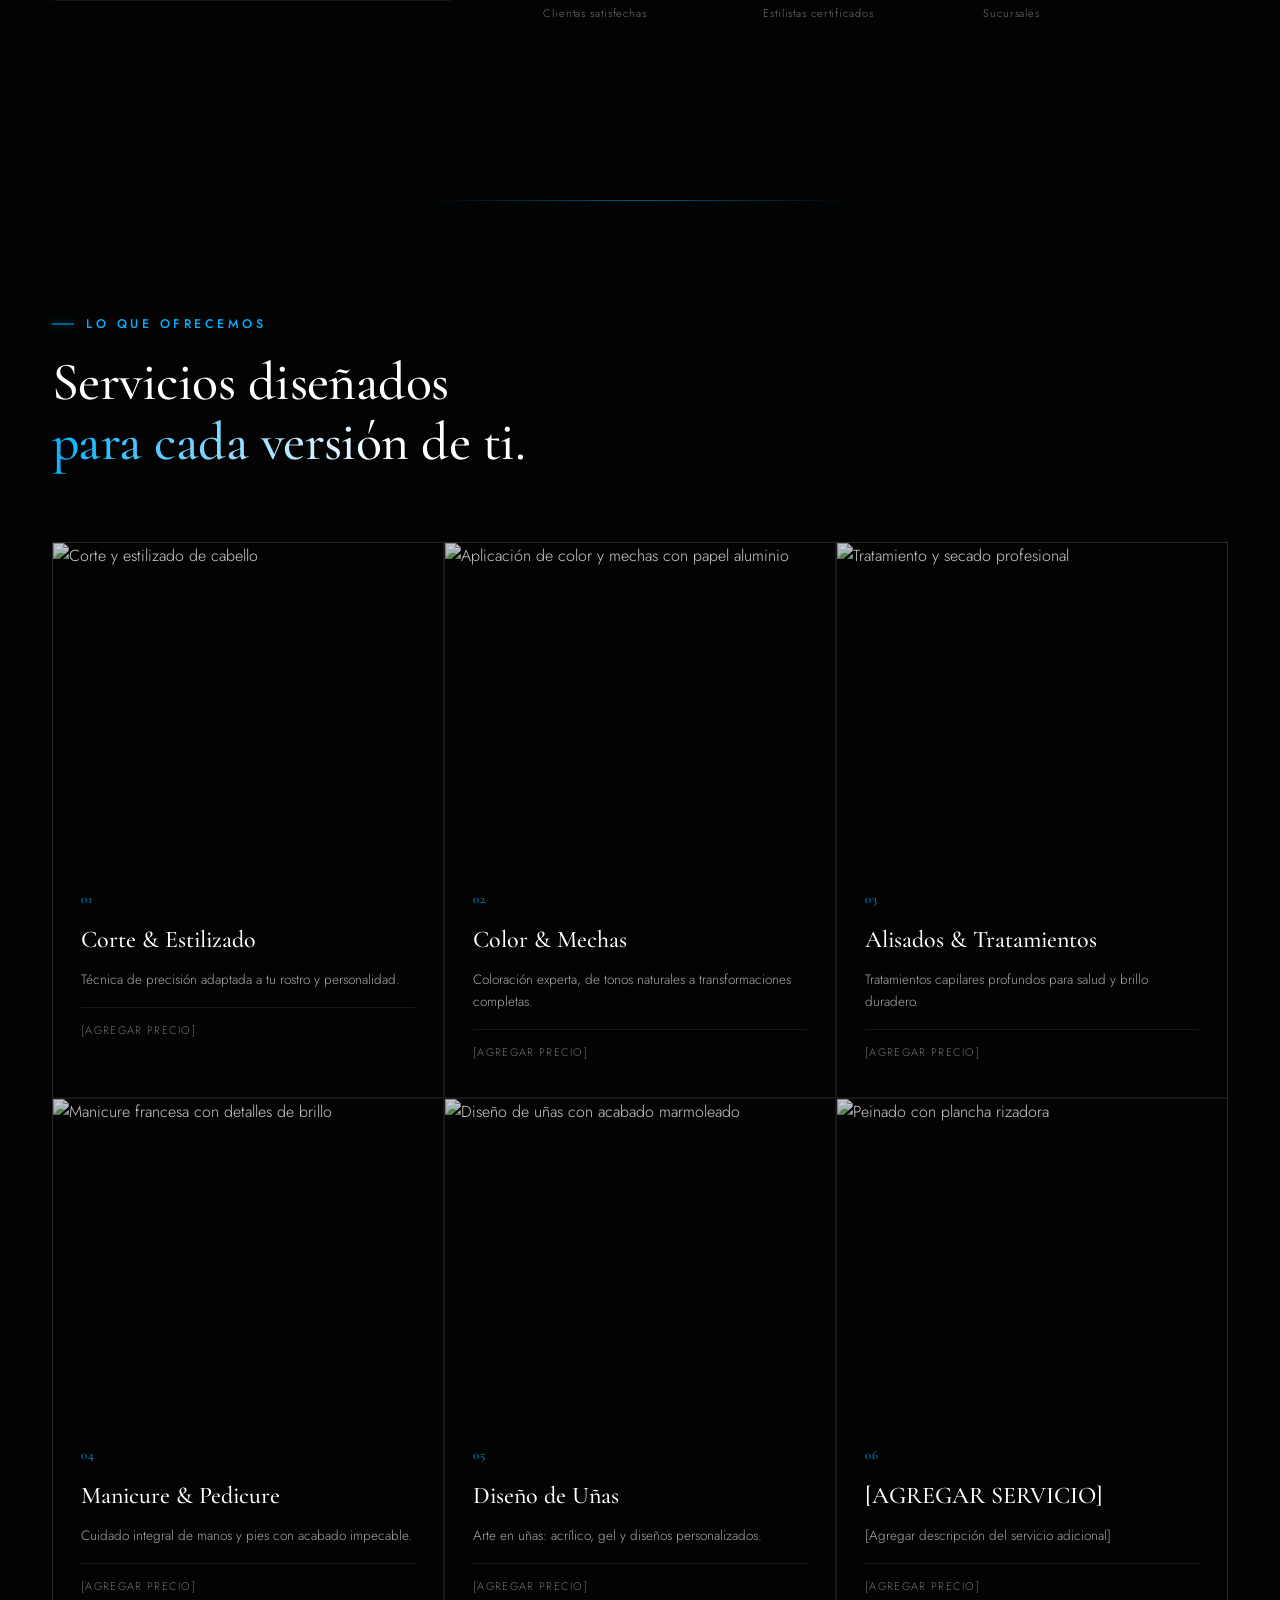
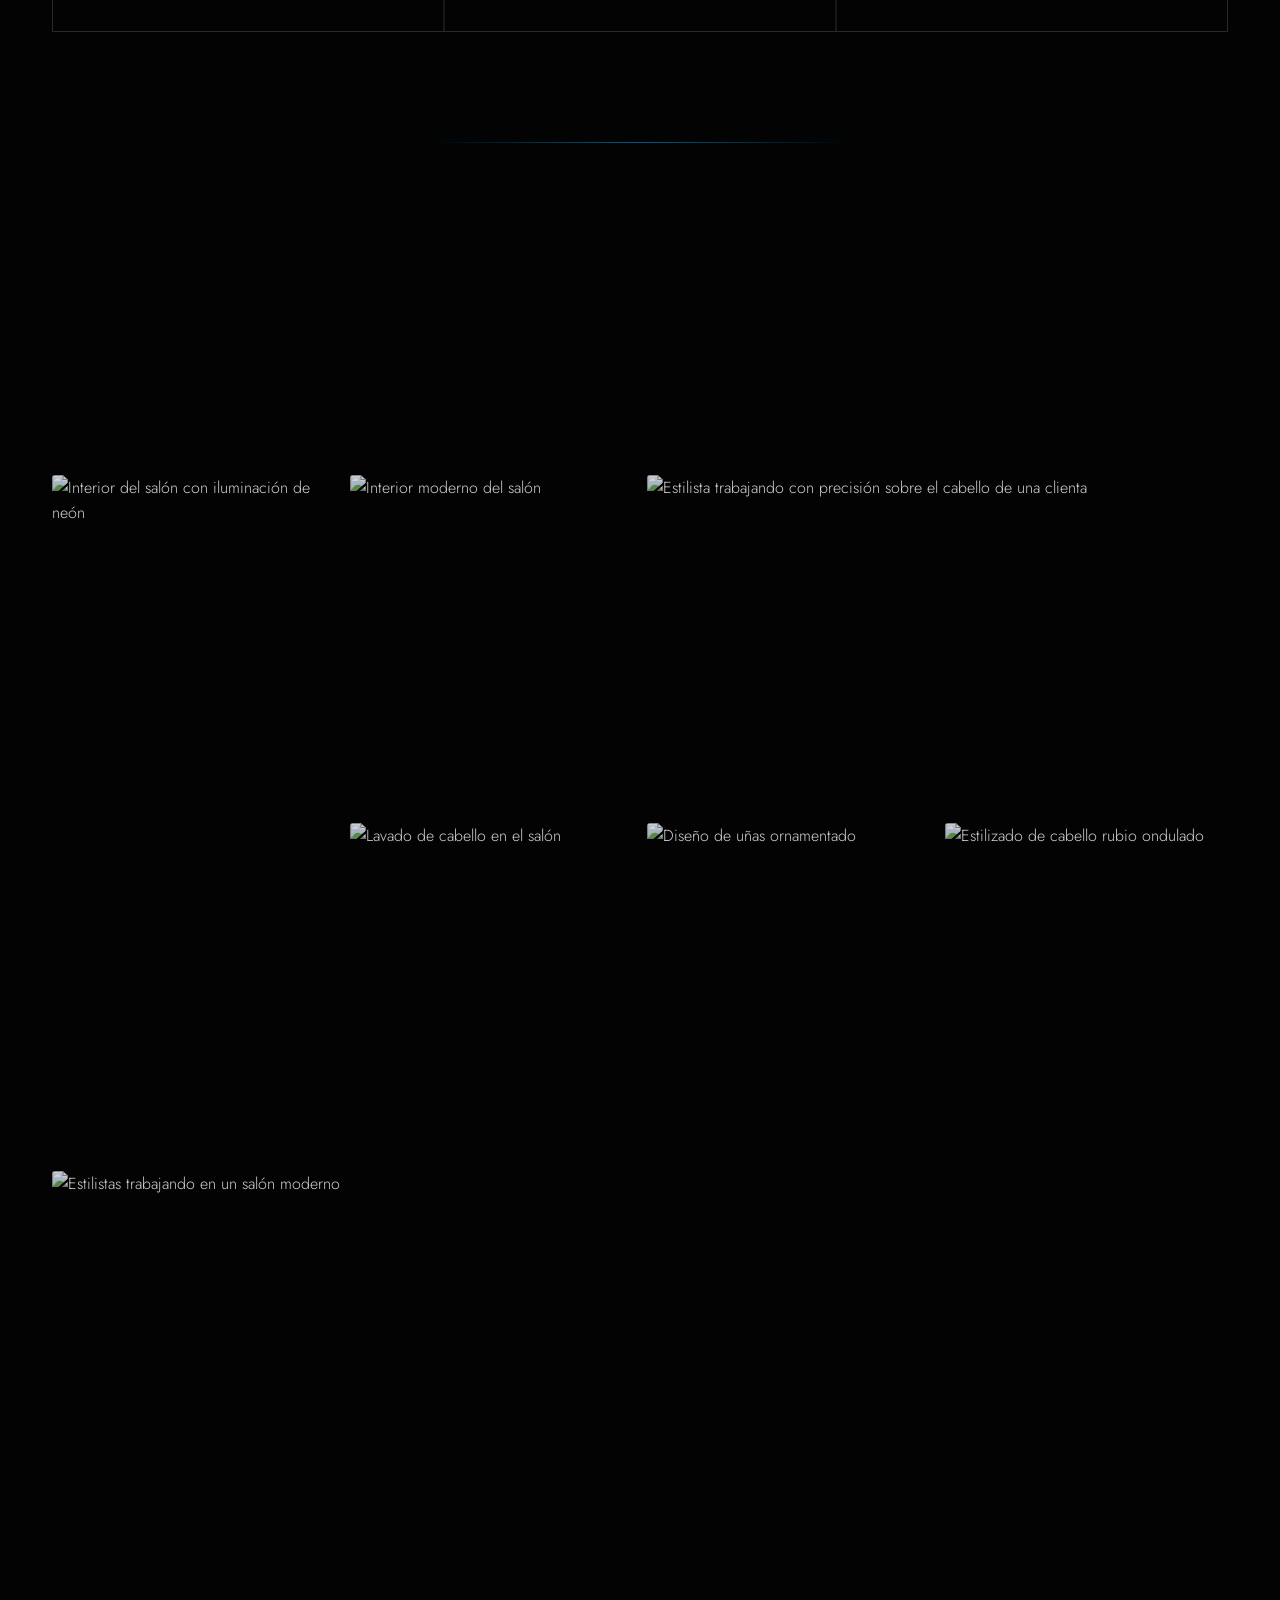
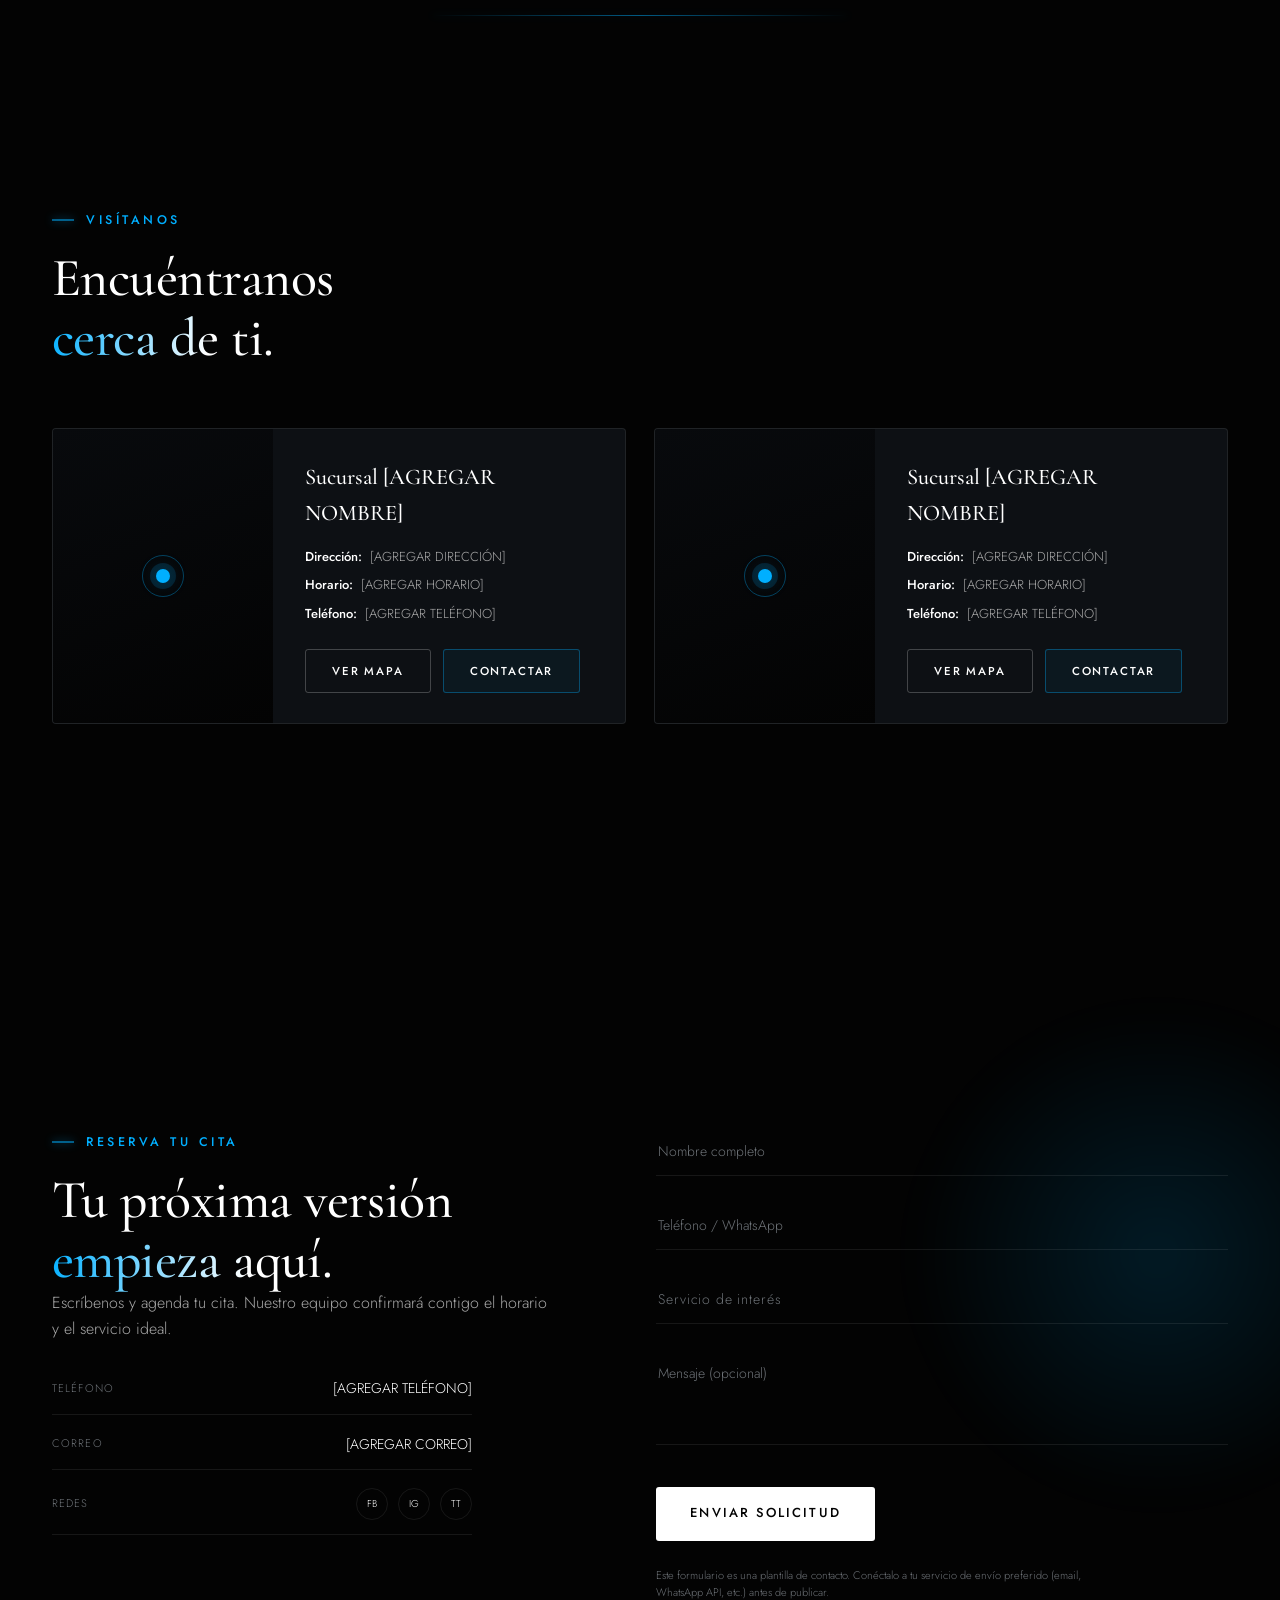
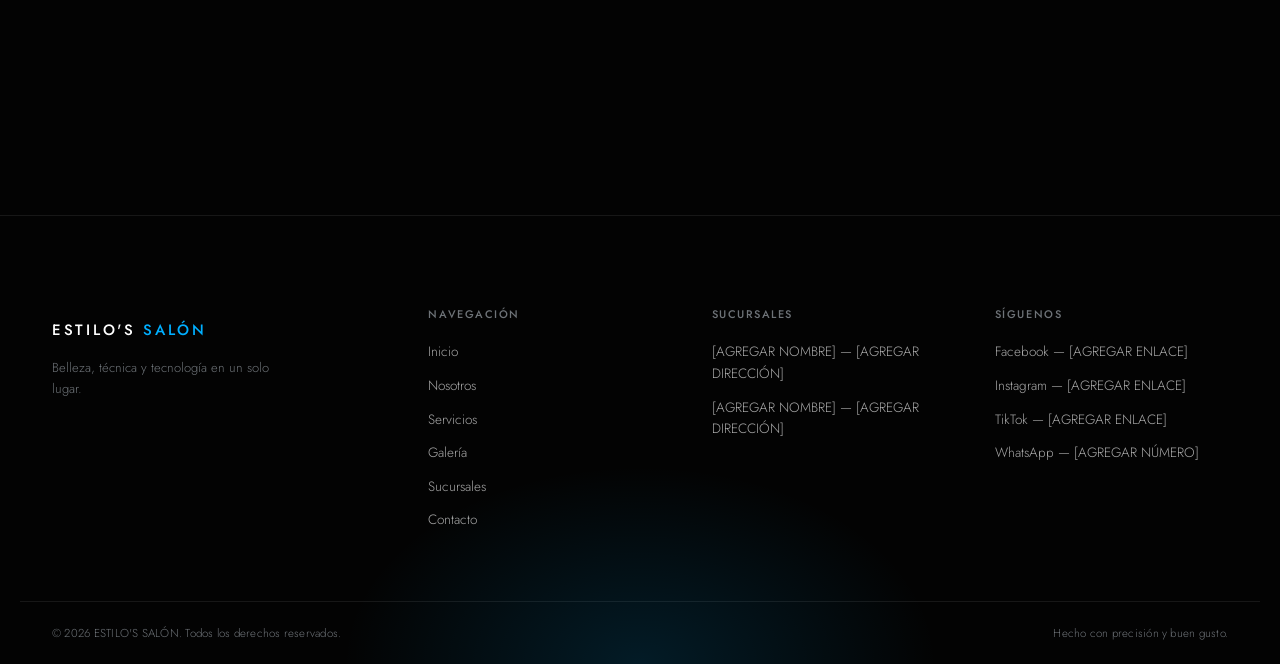
==== commit 1204eba5: "Add files via upload" ====
--- a/index.html
+++ b/index.html
@@ -2,41 +2,15 @@
 <html lang="es">
 <head>
 <meta charset="UTF-8">
-<meta name="viewport" content="width=device-width, initial-scale=1.0, viewport-fit=cover">
-<title>NOCTURNE — Alta Joyería</title>
-<meta name="description" content="NOCTURNE. Joyería de alta gama forjada en la oscuridad y revelada por la luz. Anillos, collares, pulseras y aretes de edición limitada. [AGREGAR DESCRIPCIÓN DEFINITIVA]">
-
-<!-- Open Graph -->
-<meta property="og:type" content="website">
-<meta property="og:title" content="NOCTURNE — Alta Joyería">
-<meta property="og:description" content="Una experiencia digital de lujo. Piezas forjadas en la oscuridad, reveladas por la luz.">
-<meta property="og:image" content="[AGREGAR URL DE IMAGEN OG]">
-<meta property="og:locale" content="es_ES">
-
-<!-- Structured Data -->
-<script type="application/ld+json">
-{
-  "@context": "https://schema.org",
-  "@type": "JewelryStore",
-  "name": "NOCTURNE",
-  "description": "Alta joyería de edición limitada.",
-  "image": "[AGREGAR URL DE IMAGEN]",
-  "address": {
-    "@type": "PostalAddress",
-    "streetAddress": "[AGREGAR DIRECCIÓN]",
-    "addressLocality": "[AGREGAR CIUDAD]",
-    "addressCountry": "[AGREGAR PAÍS]"
-  },
-  "telephone": "[AGREGAR TELÉFONO]",
-  "priceRange": "$$$"
-}
-</script>
-
-<link rel="icon" href="data:image/svg+xml,<svg xmlns=%22http://www.w3.org/2000/svg%22 viewBox=%220 0 100 100%22><text y=%22.9em%22 font-size=%2290%22>♦</text></svg>">
+<meta name="viewport" content="width=device-width, initial-scale=1.0">
+<title>ESTILO'S SALÓN — Salón de Belleza Premium</title>
+<meta name="description" content="ESTILO'S SALÓN — Experiencia de belleza premium en El Salvador. Corte, color, tratamientos capilares y uñas con un estándar de lujo.">
 
 <link rel="preconnect" href="https://fonts.googleapis.com">
 <link rel="preconnect" href="https://fonts.gstatic.com" crossorigin>
-<link href="https://fonts.googleapis.com/css2?family=Cormorant+Garamond:ital,wght@0,300;0,400;0,500;0,600;1,400&family=Jost:wght@200;300;400;500&display=swap" rel="stylesheet">
+<link href="https://fonts.googleapis.com/css2?family=Cormorant+Garamond:wght@400;500;600;700&family=Jost:wght@300;400;500;600&display=swap" rel="stylesheet">
+
+<link rel="icon" href="assets/images/logo-symbol.svg" type="image/svg+xml">
 
 <link rel="stylesheet" href="css/style.css">
 <link rel="stylesheet" href="css/animations.css">
@@ -44,549 +18,480 @@
 </head>
 <body>
 
-<a class="skip-link" href="#main">Saltar al contenido</a>
-
-<!-- ============ CUSTOM CURSOR ============ -->
-<div class="cursor" aria-hidden="true">
-  <div class="cursor-dot"></div>
-  <div class="cursor-ring"><span class="cursor-label"></span></div>
+<!-- ============================================ -->
+<!-- CURSOR PERSONALIZADO (desktop) -->
+<!-- ============================================ -->
+<div class="cursor-dot" aria-hidden="true"></div>
+<div class="cursor-ring" aria-hidden="true"></div>
+
+<!-- ============================================ -->
+<!-- TRANSICIÓN ENTRE SECCIONES -->
+<!-- ============================================ -->
+<div id="sectionLoader" class="section-loader" aria-hidden="true">
+  <div class="section-loader__mark">
+    <img src="assets/images/logo-symbol.svg" alt="" draggable="false">
+  </div>
 </div>
 
-<!-- ============ GRAIN / VIGNETTE OVERLAY ============ -->
-<div class="grain-overlay" aria-hidden="true"></div>
-<div class="vignette" aria-hidden="true"></div>
-
-<!-- ============ INTRO / LOADER ============ -->
-<section id="intro" class="intro" role="presentation" aria-hidden="true">
-  <div class="intro-spark"></div>
-  <svg class="intro-jewel" viewBox="0 0 200 200" width="140" height="140">
-    <defs>
-      <radialGradient id="introGlow" cx="50%" cy="40%" r="60%">
-        <stop offset="0%" stop-color="#F5E7B8"/>
-        <stop offset="45%" stop-color="#D4AF37"/>
-        <stop offset="100%" stop-color="#5c4712"/>
-      </radialGradient>
-    </defs>
-    <polygon points="100,20 140,70 120,180 80,180 60,70" fill="url(#introGlow)"/>
-    <polygon points="100,20 140,70 100,90 60,70" fill="#F5E7B8" opacity="0.55"/>
-  </svg>
-  <p class="intro-word" data-word="1">NOCTURNE</p>
-  <div class="intro-progress"><span></span></div>
-</section>
-
-<!-- ============ NAVIGATION ============ -->
-<header class="site-nav" id="siteNav">
-  <div class="nav-inner">
-    <a href="#hero" class="nav-logo" aria-label="NOCTURNE — Inicio">NOCTURNE</a>
-
-    <nav class="nav-links" aria-label="Navegación principal">
-      <a href="#coleccion">Colecciones</a>
-      <a href="#productos" data-cat="anillos">Anillos</a>
-      <a href="#productos" data-cat="collares">Collares</a>
-      <a href="#productos" data-cat="pulseras">Pulseras</a>
-      <a href="#productos" data-cat="aretes">Aretes</a>
-      <a href="#nosotros">Sobre Nosotros</a>
+<!-- ============================================ -->
+<!-- INTRO CINEMATOGRÁFICA -->
+<!-- ============================================ -->
+<div id="intro" class="intro" aria-hidden="true">
+  <div class="intro-ambient"></div>
+  <div class="intro-grain"></div>
+
+  <div class="intro-stage">
+    <div class="logo-3d" id="introLogo">
+      <div class="logo-3d__halo"></div>
+      <div class="logo-3d__symbol">
+        <img src="assets/images/logo-symbol.svg" alt="" draggable="false">
+        <span class="logo-3d__sweep"></span>
+      </div>
+      <div class="logo-3d__wordmark">
+        <span class="wm-word">ESTILO'S</span>
+        <span class="wm-word wm-word--accent">SALÓN</span>
+      </div>
+      <div class="logo-3d__rule"></div>
+    </div>
+    <p class="intro-tagline">Tu estilo comienza aquí.<span class="intro-tagline__note">(texto temporal — pendiente de slogan oficial)</span></p>
+  </div>
+
+  <div class="intro-skip">
+    <button type="button" id="skipIntro" class="intro-skip__btn">Saltar intro</button>
+  </div>
+</div>
+
+<!-- ============================================ -->
+<!-- NAVBAR -->
+<!-- ============================================ -->
+<header class="navbar" id="navbar">
+  <div class="navbar__inner">
+    <a href="#inicio" class="navbar__brand" aria-label="ESTILO'S SALÓN — Inicio">
+      <img src="assets/images/logo-symbol.svg" alt="" class="navbar__brand-symbol" draggable="false">
+      <span class="navbar__brand-text">ESTILO'S <em>SALÓN</em></span>
+    </a>
+
+    <nav class="navbar__nav" id="navMenu" aria-label="Navegación principal">
+      <a href="#inicio" class="navbar__link is-active"><span>Inicio</span></a>
+      <a href="#nosotros" class="navbar__link"><span>Nosotros</span></a>
+      <a href="#servicios" class="navbar__link"><span>Servicios</span></a>
+      <a href="#galeria" class="navbar__link"><span>Galería</span></a>
+      <a href="#sucursales" class="navbar__link"><span>Sucursales</span></a>
+      <a href="#contacto" class="navbar__link"><span>Contacto</span></a>
+    </nav>
+
+    <div class="navbar__actions">
+      <a href="#contacto" class="btn btn--ghost-glow navbar__cta">
+        <span>Reservar Cita</span>
+      </a>
+      <button type="button" class="navbar__burger" id="navBurger" aria-label="Abrir menú" aria-expanded="false" aria-controls="navMenu">
+        <span></span><span></span><span></span>
+      </button>
+    </div>
+  </div>
+</header>
+
+<!-- ============================================ -->
+<!-- MAIN -->
+<!-- ============================================ -->
+<main id="main">
+
+  <!-- HERO -->
+  <section class="hero" id="inicio">
+    <div class="hero__bg" aria-hidden="true">
+      <div class="hero__glow hero__glow--1"></div>
+      <div class="hero__glow hero__glow--2"></div>
+      <div class="hero__particles" id="heroParticles"></div>
+    </div>
+
+    <div class="hero__content container">
+      <span class="eyebrow reveal-up">Salón de belleza — El Salvador</span>
+      <h1 class="hero__title">
+        <span class="reveal-up" style="--d:0">Belleza que</span>
+        <span class="reveal-up hero__title--accent" style="--d:1">se siente</span>
+        <span class="reveal-up" style="--d:2">tecnología.</span>
+      </h1>
+      <p class="hero__desc reveal-up" style="--d:3">Una experiencia de estilismo diseñada con la misma precisión, cuidado y elegancia que una marca de lujo. Cada detalle, pensado para ti.</p>
+      <div class="hero__actions reveal-up" style="--d:4">
+        <a href="#contacto" class="btn btn--solid-glow"><span>Reservar Cita</span></a>
+        <a href="#servicios" class="btn btn--outline"><span>Ver Servicios</span></a>
+      </div>
+    </div>
+
+    <div class="hero__scroll" aria-hidden="true">
+      <span class="hero__scroll-line"></span>
+      <span class="hero__scroll-text">Desliza</span>
+    </div>
+  </section>
+
+  <!-- NOSOTROS -->
+  <section class="about" id="nosotros">
+    <div class="about__glowline" aria-hidden="true"></div>
+    <div class="container about__grid">
+
+      <div class="about__visual">
+        <div class="about__frame">
+          <img src="assets/images/about-salon.jpg" alt="Interior del salón — ambiente de trabajo" class="about__frame-img" loading="lazy">
+          <div class="about__frame-accent"></div>
+        </div>
+        <div class="about__float-card">
+          <span class="about__float-num">[AGREGAR AÑO]</span>
+          <span class="about__float-label">Fundado en</span>
+        </div>
+      </div>
+
+      <div class="about__copy">
+        <span class="eyebrow reveal-up">Nuestra esencia</span>
+        <h2 class="section-title reveal-up">
+          No cortamos cabello.<br>
+          <em>Diseñamos identidad.</em>
+        </h2>
+        <p class="about__text reveal-up">
+          ESTILO'S SALÓN nace de una idea simple: la belleza merece el mismo nivel de cuidado, técnica
+          y sofisticación que cualquier otra forma de arte. Cada visita es una experiencia curada —
+          desde el primer contacto hasta el resultado final.
+        </p>
+        <p class="about__text reveal-up">
+          Combinamos técnica depurada con una atención completamente personalizada, en un espacio
+          pensado para que te sientas exactamente donde perteneces: en el centro de tu propia
+          transformación.
+        </p>
+
+        <div class="about__stats reveal-up">
+          <div class="about__stat">
+            <span class="about__stat-num">[AGREGAR]</span>
+            <span class="about__stat-label">Clientas satisfechas</span>
+          </div>
+          <div class="about__stat">
+            <span class="about__stat-num">[AGREGAR]</span>
+            <span class="about__stat-label">Estilistas certificados</span>
+          </div>
+          <div class="about__stat">
+            <span class="about__stat-num">[AGREGAR]</span>
+            <span class="about__stat-label">Sucursales</span>
+          </div>
+        </div>
+      </div>
+
+    </div>
+  </section>
+
+  <!-- SERVICIOS -->
+  <section class="services" id="servicios">
+    <div class="container">
+      <div class="services__head">
+        <span class="eyebrow reveal-up">Lo que ofrecemos</span>
+        <h2 class="section-title reveal-up">Servicios diseñados<br><em>para cada versión de ti.</em></h2>
+      </div>
+
+      <div class="services__grid">
+
+        <article class="service reveal-up">
+          <div class="service__media">
+            <img src="assets/images/service-corte.jpg" alt="Corte y estilizado de cabello" loading="lazy">
+          </div>
+          <div class="service__body">
+            <span class="service__index">01</span>
+            <h3 class="service__title">Corte &amp; Estilizado</h3>
+            <p class="service__desc">Técnica de precisión adaptada a tu rostro y personalidad.</p>
+            <span class="service__price">[AGREGAR PRECIO]</span>
+          </div>
+          <span class="service__glow" aria-hidden="true"></span>
+        </article>
+
+        <article class="service reveal-up">
+          <div class="service__media">
+            <img src="assets/images/service-color.jpg" alt="Aplicación de color y mechas con papel aluminio" loading="lazy">
+          </div>
+          <div class="service__body">
+            <span class="service__index">02</span>
+            <h3 class="service__title">Color &amp; Mechas</h3>
+            <p class="service__desc">Coloración experta, de tonos naturales a transformaciones completas.</p>
+            <span class="service__price">[AGREGAR PRECIO]</span>
+          </div>
+          <span class="service__glow" aria-hidden="true"></span>
+        </article>
+
+        <article class="service reveal-up">
+          <div class="service__media">
+            <img src="assets/images/service-tratamientos.jpg" alt="Tratamiento y secado profesional" loading="lazy">
+          </div>
+          <div class="service__body">
+            <span class="service__index">03</span>
+            <h3 class="service__title">Alisados &amp; Tratamientos</h3>
+            <p class="service__desc">Tratamientos capilares profundos para salud y brillo duradero.</p>
+            <span class="service__price">[AGREGAR PRECIO]</span>
+          </div>
+          <span class="service__glow" aria-hidden="true"></span>
+        </article>
+
+        <article class="service reveal-up">
+          <div class="service__media">
+            <img src="assets/images/service-manicure.jpg" alt="Manicure francesa con detalles de brillo" loading="lazy">
+          </div>
+          <div class="service__body">
+            <span class="service__index">04</span>
+            <h3 class="service__title">Manicure &amp; Pedicure</h3>
+            <p class="service__desc">Cuidado integral de manos y pies con acabado impecable.</p>
+            <span class="service__price">[AGREGAR PRECIO]</span>
+          </div>
+          <span class="service__glow" aria-hidden="true"></span>
+        </article>
+
+        <article class="service reveal-up">
+          <div class="service__media">
+            <img src="assets/images/service-unas.jpg" alt="Diseño de uñas con acabado marmoleado" loading="lazy">
+          </div>
+          <div class="service__body">
+            <span class="service__index">05</span>
+            <h3 class="service__title">Diseño de Uñas</h3>
+            <p class="service__desc">Arte en uñas: acrílico, gel y diseños personalizados.</p>
+            <span class="service__price">[AGREGAR PRECIO]</span>
+          </div>
+          <span class="service__glow" aria-hidden="true"></span>
+        </article>
+
+        <article class="service reveal-up">
+          <div class="service__media">
+            <img src="assets/images/service-peinados.jpg" alt="Peinado con plancha rizadora" loading="lazy">
+          </div>
+          <div class="service__body">
+            <span class="service__index">06</span>
+            <h3 class="service__title">[AGREGAR SERVICIO]</h3>
+            <p class="service__desc">[Agregar descripción del servicio adicional]</p>
+            <span class="service__price">[AGREGAR PRECIO]</span>
+          </div>
+          <span class="service__glow" aria-hidden="true"></span>
+        </article>
+
+      </div>
+    </div>
+  </section>
+
+  <!-- GALERÍA -->
+  <section class="gallery" id="galeria">
+    <div class="container">
+      <div class="gallery__head">
+        <span class="eyebrow reveal-up">Resultados</span>
+        <h2 class="section-title reveal-up">Una galería que<br><em>habla por sí sola.</em></h2>
+      </div>
+    </div>
+
+    <div class="gallery__masonry container">
+      <button class="gallery__item gallery__item--tall reveal-up" data-caption="Ambiente y diseño del espacio">
+        <img src="assets/images/gallery-1.jpg" alt="Interior del salón con iluminación de neón" loading="lazy">
+        <span class="gallery__overlay"><span class="gallery__overlay-icon">＋</span><span class="gallery__overlay-text">Ambiente y diseño del espacio</span></span>
+      </button>
+      <button class="gallery__item reveal-up" data-caption="Estilo e iluminación">
+        <img src="assets/images/gallery-2.jpg" alt="Interior moderno del salón" loading="lazy">
+        <span class="gallery__overlay"><span class="gallery__overlay-icon">＋</span><span class="gallery__overlay-text">Estilo e iluminación</span></span>
+      </button>
+      <button class="gallery__item gallery__item--wide reveal-up" data-caption="Precisión y detalle en cada servicio">
+        <img src="assets/images/gallery-3.jpg" alt="Estilista trabajando con precisión sobre el cabello de una clienta" loading="lazy">
+        <span class="gallery__overlay"><span class="gallery__overlay-icon">＋</span><span class="gallery__overlay-text">Precisión y detalle en cada servicio</span></span>
+      </button>
+      <button class="gallery__item reveal-up" data-caption="Cuidado capilar">
+        <img src="assets/images/gallery-4.jpg" alt="Lavado de cabello en el salón" loading="lazy">
+        <span class="gallery__overlay"><span class="gallery__overlay-icon">＋</span><span class="gallery__overlay-text">Cuidado capilar</span></span>
+      </button>
+      <button class="gallery__item gallery__item--tall reveal-up" data-caption="Arte en uñas">
+        <img src="assets/images/gallery-5.jpg" alt="Diseño de uñas ornamentado" loading="lazy">
+        <span class="gallery__overlay"><span class="gallery__overlay-icon">＋</span><span class="gallery__overlay-text">Arte en uñas</span></span>
+      </button>
+      <button class="gallery__item reveal-up" data-caption="Estilizado y acabado">
+        <img src="assets/images/gallery-6.jpg" alt="Estilizado de cabello rubio ondulado" loading="lazy">
+        <span class="gallery__overlay"><span class="gallery__overlay-icon">＋</span><span class="gallery__overlay-text">Estilizado y acabado</span></span>
+      </button>
+      <button class="gallery__item gallery__item--wide reveal-up" data-caption="Resultado premium">
+        <img src="assets/images/gallery-7.jpg" alt="Estilistas trabajando en un salón moderno" loading="lazy">
+        <span class="gallery__overlay"><span class="gallery__overlay-icon">＋</span><span class="gallery__overlay-text">Resultado premium</span></span>
+      </button>
+    </div>
+  </section>
+
+  <!-- SUCURSALES -->
+  <section class="branches" id="sucursales">
+    <div class="container">
+      <div class="branches__head">
+        <span class="eyebrow reveal-up">Visítanos</span>
+        <h2 class="section-title reveal-up">Encuéntranos<br><em>cerca de ti.</em></h2>
+      </div>
+
+      <div class="branches__grid">
+
+        <article class="branch reveal-up">
+          <div class="branch__map" aria-hidden="true">
+            <span class="branch__map-pin"></span>
+          </div>
+          <div class="branch__body">
+            <h3 class="branch__name">Sucursal [AGREGAR NOMBRE]</h3>
+            <ul class="branch__meta">
+              <li><strong>Dirección:</strong> [AGREGAR DIRECCIÓN]</li>
+              <li><strong>Horario:</strong> [AGREGAR HORARIO]</li>
+              <li><strong>Teléfono:</strong> [AGREGAR TELÉFONO]</li>
+            </ul>
+            <div class="branch__actions">
+              <a href="#" class="btn btn--outline btn--sm"><span>Ver mapa</span></a>
+              <a href="#" class="btn btn--ghost-glow btn--sm"><span>Contactar</span></a>
+            </div>
+          </div>
+        </article>
+
+        <article class="branch reveal-up">
+          <div class="branch__map" aria-hidden="true">
+            <span class="branch__map-pin"></span>
+          </div>
+          <div class="branch__body">
+            <h3 class="branch__name">Sucursal [AGREGAR NOMBRE]</h3>
+            <ul class="branch__meta">
+              <li><strong>Dirección:</strong> [AGREGAR DIRECCIÓN]</li>
+              <li><strong>Horario:</strong> [AGREGAR HORARIO]</li>
+              <li><strong>Teléfono:</strong> [AGREGAR TELÉFONO]</li>
+            </ul>
+            <div class="branch__actions">
+              <a href="#" class="btn btn--outline btn--sm"><span>Ver mapa</span></a>
+              <a href="#" class="btn btn--ghost-glow btn--sm"><span>Contactar</span></a>
+            </div>
+          </div>
+        </article>
+
+      </div>
+    </div>
+  </section>
+
+  <!-- CONTACTO / RESERVA -->
+  <section class="contact" id="contacto">
+    <div class="contact__glow" aria-hidden="true"></div>
+    <div class="container contact__grid">
+
+      <div class="contact__copy">
+        <span class="eyebrow reveal-up">Reserva tu cita</span>
+        <h2 class="section-title reveal-up">Tu próxima versión<br><em>empieza aquí.</em></h2>
+        <p class="about__text reveal-up">
+          Escríbenos y agenda tu cita. Nuestro equipo confirmará contigo el horario y el servicio ideal.
+        </p>
+
+        <ul class="contact__info reveal-up">
+          <li><span class="contact__info-label">Teléfono</span><span class="contact__info-value">[AGREGAR TELÉFONO]</span></li>
+          <li><span class="contact__info-label">Correo</span><span class="contact__info-value">[AGREGAR CORREO]</span></li>
+          <li><span class="contact__info-label">Redes</span>
+            <span class="contact__socials">
+              <a href="#" aria-label="Facebook">FB</a>
+              <a href="#" aria-label="Instagram">IG</a>
+              <a href="#" aria-label="TikTok">TT</a>
+            </span>
+          </li>
+        </ul>
+      </div>
+
+      <form class="contact__form reveal-up" id="contactForm" novalidate>
+        <div class="field">
+          <input type="text" id="fname" name="nombre" required placeholder=" ">
+          <label for="fname">Nombre completo</label>
+        </div>
+        <div class="field">
+          <input type="tel" id="fphone" name="telefono" required placeholder=" ">
+          <label for="fphone">Teléfono / WhatsApp</label>
+        </div>
+        <div class="field">
+          <select id="fservice" name="servicio" required>
+            <option value="" disabled selected hidden> </option>
+            <option>Corte &amp; Estilizado</option>
+            <option>Color &amp; Mechas</option>
+            <option>Alisados &amp; Tratamientos</option>
+            <option>Manicure &amp; Pedicure</option>
+            <option>Diseño de Uñas</option>
+            <option>Otro</option>
+          </select>
+          <label for="fservice" class="field__label-static">Servicio de interés</label>
+        </div>
+        <div class="field">
+          <textarea id="fmsg" name="mensaje" rows="3" placeholder=" "></textarea>
+          <label for="fmsg">Mensaje (opcional)</label>
+        </div>
+        <button type="submit" class="btn btn--solid-glow contact__submit"><span>Enviar Solicitud</span></button>
+        <p class="contact__note">Este formulario es una plantilla de contacto. Conéctalo a tu servicio de envío preferido (email, WhatsApp API, etc.) antes de publicar.</p>
+      </form>
+
+    </div>
+  </section>
+
+</main>
+
+<!-- ============================================ -->
+<!-- FOOTER -->
+<!-- ============================================ -->
+<footer class="footer">
+  <div class="footer__glow" aria-hidden="true"></div>
+  <div class="container footer__grid">
+
+    <div class="footer__brand">
+      <img src="assets/images/logo-symbol.svg" alt="" class="footer__brand-symbol" draggable="false">
+      <span class="footer__brand-text">ESTILO'S <em>SALÓN</em></span>
+      <p class="footer__tag">Belleza, técnica y tecnología en un solo lugar.</p>
+    </div>
+
+    <div class="footer__col">
+      <h4>Navegación</h4>
+      <a href="#inicio">Inicio</a>
+      <a href="#nosotros">Nosotros</a>
+      <a href="#servicios">Servicios</a>
+      <a href="#galeria">Galería</a>
+      <a href="#sucursales">Sucursales</a>
       <a href="#contacto">Contacto</a>
-    </nav>
-
-    <div class="nav-actions">
-      <button class="icon-btn" id="searchToggle" aria-haspopup="dialog" aria-controls="searchOverlay" aria-label="Buscar">
-        <svg viewBox="0 0 24 24" width="18" height="18" fill="none" stroke="currentColor" stroke-width="1.4"><circle cx="11" cy="11" r="7"/><line x1="21" y1="21" x2="16.65" y2="16.65"/></svg>
-      </button>
-      <button class="icon-btn" id="cartToggle" aria-label="Carrito">
-        <svg viewBox="0 0 24 24" width="18" height="18" fill="none" stroke="currentColor" stroke-width="1.4"><path d="M6 7h12l-1 12H7L6 7z"/><path d="M9 7a3 3 0 0 1 6 0"/></svg>
-        <span class="cart-count" id="cartCount">0</span>
-      </button>
-      <a href="#productos" class="btn btn-line nav-cta">Ver Colección</a>
-      <button class="menu-toggle" id="menuToggle" aria-expanded="false" aria-controls="mobileMenu" aria-label="Abrir menú">
-        <span></span><span></span><span></span>
-      </button>
-    </div>
-  </div>
-</header>
-
-<!-- ============ MOBILE MENU ============ -->
-<div class="mobile-menu" id="mobileMenu" role="dialog" aria-modal="true" aria-label="Menú" inert>
-  <nav class="mobile-menu-links">
-    <a href="#coleccion">Colecciones</a>
-    <a href="#productos" data-cat="anillos">Anillos</a>
-    <a href="#productos" data-cat="collares">Collares</a>
-    <a href="#productos" data-cat="pulseras">Pulseras</a>
-    <a href="#productos" data-cat="aretes">Aretes</a>
-    <a href="#nosotros">Sobre Nosotros</a>
-    <a href="#contacto">Contacto</a>
-  </nav>
-  <a href="#productos" class="btn btn-gold">Ver Colección</a>
+    </div>
+
+    <div class="footer__col">
+      <h4>Sucursales</h4>
+      <span>[AGREGAR NOMBRE] — [AGREGAR DIRECCIÓN]</span>
+      <span>[AGREGAR NOMBRE] — [AGREGAR DIRECCIÓN]</span>
+    </div>
+
+    <div class="footer__col">
+      <h4>Síguenos</h4>
+      <a href="#">Facebook — [AGREGAR ENLACE]</a>
+      <a href="#">Instagram — [AGREGAR ENLACE]</a>
+      <a href="#">TikTok — [AGREGAR ENLACE]</a>
+      <a href="#">WhatsApp — [AGREGAR NÚMERO]</a>
+    </div>
+
+  </div>
+
+  <div class="container footer__bottom">
+    <span>© <span id="year"></span> ESTILO'S SALÓN. Todos los derechos reservados.</span>
+    <span>Hecho con precisión y buen gusto.</span>
+  </div>
+</footer>
+
+<!-- ============================================ -->
+<!-- WHATSAPP FLOTANTE -->
+<!-- ============================================ -->
+<a href="https://wa.me/50300000000" target="_blank" rel="noopener" class="whatsapp-fab" aria-label="Escríbenos por WhatsApp">
+  <span class="whatsapp-fab__tooltip">Escríbenos</span>
+  <svg viewBox="0 0 32 32" aria-hidden="true"><path d="M16.02 3C9.4 3 4 8.38 4 15c0 2.39.7 4.62 1.9 6.49L4 29l7.71-1.86A11.9 11.9 0 0 0 16.02 27C22.65 27 28 21.62 28 15S22.65 3 16.02 3Zm0 21.6c-1.98 0-3.83-.55-5.4-1.5l-.39-.23-4.57 1.1 1.13-4.46-.25-.4A9.53 9.53 0 0 1 5.4 15c0-5.86 4.77-10.6 10.62-10.6S26.6 9.14 26.6 15 21.86 24.6 16.02 24.6Zm5.8-7.94c-.32-.16-1.87-.92-2.16-1.03-.29-.1-.5-.16-.71.16-.21.32-.82 1.03-1 1.24-.19.21-.37.24-.69.08-.32-.16-1.34-.49-2.55-1.57-.94-.84-1.58-1.87-1.76-2.19-.19-.32-.02-.49.14-.65.14-.14.32-.37.48-.55.16-.19.21-.32.32-.53.11-.21.05-.4-.03-.56-.08-.16-.71-1.71-.98-2.34-.26-.62-.52-.53-.71-.54-.18-.01-.4-.01-.61-.01-.21 0-.56.08-.85.4-.29.32-1.12 1.1-1.12 2.67 0 1.57 1.15 3.09 1.31 3.3.16.21 2.26 3.45 5.47 4.84.76.33 1.36.53 1.82.68.77.24 1.47.21 2.02.13.62-.09 1.87-.76 2.13-1.5.26-.74.26-1.37.19-1.5-.08-.14-.29-.21-.6-.37Z"/></svg>
+</a>
+
+<!-- ============================================ -->
+<!-- LIGHTBOX -->
+<!-- ============================================ -->
+<div class="lightbox" id="lightbox" aria-hidden="true">
+  <button class="lightbox__close" id="lightboxClose" aria-label="Cerrar">✕</button>
+  <div class="lightbox__stage">
+    <img id="lightboxImg" class="lightbox__img" src="" alt="">
+    <span class="lightbox__caption" id="lightboxLabel"></span>
+  </div>
 </div>
 
-<!-- ============ SEARCH OVERLAY ============ -->
-<div class="search-overlay" id="searchOverlay" role="dialog" aria-modal="true" aria-label="Buscar piezas" inert>
-  <button class="overlay-close" id="searchClose" aria-label="Cerrar búsqueda">&times;</button>
-  <form class="search-form" id="searchForm">
-    <input type="search" id="searchInput" placeholder="Buscar por nombre, colección o material…" autocomplete="off" aria-label="Buscar">
-    <span class="search-underline"></span>
-  </form>
-  <div class="search-results" id="searchResults"></div>
-</div>
-
-<main id="main">
-
-<!-- ============ HERO ============ -->
-<section id="hero" class="hero">
-  <div class="hero-glow" id="heroGlow" aria-hidden="true"></div>
-
-  <div class="hero-jewel-stage" id="jewelStage">
-   <div class="jewel-inner" id="jewelInner">
-    <svg class="hero-jewel" id="heroJewel" viewBox="0 0 400 400" role="img" aria-label="Anillo de oro con gema central, ilustración">
-      <defs>
-        <radialGradient id="goldGrad" cx="42%" cy="30%" r="70%">
-          <stop offset="0%" stop-color="#FCEFC0"/>
-          <stop offset="35%" stop-color="#D4AF37"/>
-          <stop offset="70%" stop-color="#9c7a1f"/>
-          <stop offset="100%" stop-color="#3d2f0c"/>
-        </radialGradient>
-        <radialGradient id="gemGrad" cx="38%" cy="30%" r="75%">
-          <stop offset="0%" stop-color="#ffffff"/>
-          <stop offset="30%" stop-color="#E5E5E5"/>
-          <stop offset="65%" stop-color="#8f9296"/>
-          <stop offset="100%" stop-color="#2a2b2d"/>
-        </radialGradient>
-        <filter id="softBlur"><feGaussianBlur stdDeviation="6"/></filter>
-      </defs>
-      <ellipse cx="200" cy="330" rx="130" ry="18" fill="#000" opacity="0.55" filter="url(#softBlur)"/>
-      <path d="M120 210 A80 80 0 1 0 280 210" fill="none" stroke="url(#goldGrad)" stroke-width="26"/>
-      <polygon class="jewel-gem" points="200,90 250,140 230,240 170,240 150,140" fill="url(#gemGrad)"/>
-      <polygon points="200,90 250,140 200,160 150,140" fill="#ffffff" opacity="0.65"/>
-      <polygon points="170,240 230,240 200,270" fill="#5a5c5f" opacity="0.8"/>
-    </svg>
-    <div class="jewel-sparkle s1"></div>
-    <div class="jewel-sparkle s2"></div>
-    <div class="jewel-sparkle s3"></div>
-   </div>
-  </div>
-
-  <div class="hero-copy">
-    <p class="hero-eyebrow" data-reveal>Alta Joyería · Edición Limitada</p>
-    <h1 class="hero-title">
-      <span class="line" data-line>NOCTURNE</span>
-    </h1>
-    <p class="hero-sub" data-reveal>El brillo no se explica. Se siente.</p>
-    <a href="#productos" class="btn btn-line hero-cta" data-reveal>Descubrir Colección</a>
-  </div>
-
-  <div class="scroll-cue" aria-hidden="true"><span></span>Desliza</div>
-</section>
-
-<!-- ============ STORYTELLING 1 — LA NOCHE ============ -->
-<section class="story story-dark" data-chapter="01">
-  <span class="story-index">01 · La Noche</span>
-  <h2 class="story-text" data-split>
-    En la oscuridad más profunda,<br> solo el oro se atreve a hablar.
-  </h2>
-</section>
-
-<!-- ============ COLECCIÓN DESTACADA ============ -->
-<section id="coleccion" class="featured">
-  <header class="section-head">
-    <span class="section-kicker">Colección Destacada</span>
-    <h2 class="section-title">La pieza de la temporada</h2>
-  </header>
-
-  <div class="featured-stage">
-    <div class="featured-image" data-parallax-img>
-      <img src="https://images.unsplash.com/photo-1515562141207-7a88fb7ce338?auto=format&fit=crop&w=1400&q=80"
-           onerror="this.closest('.featured-image').classList.add('img-fallback'); this.remove();"
-           alt="[REEMPLAZAR: fotografía editorial de la pieza destacada]" loading="lazy">
-      <span class="fallback-label">[AGREGAR FOTOGRAFÍA DE PRODUCTO]</span>
-    </div>
-    <div class="featured-copy">
-      <p class="eyebrow">Colección Eclipse</p>
-      <h3>El Anillo Solitario</h3>
-      <p class="muted">Oro [AGREGAR QUILATE] con gema central de [AGREGAR MATERIAL]. Tallado a mano, pieza única numerada.</p>
-      <p class="price">[AGREGAR PRECIO]</p>
-      <a href="#productos" class="btn btn-gold">Ver Pieza</a>
-    </div>
-  </div>
-</section>
-
-<!-- ============ STORYTELLING 2 — EL BRILLO ============ -->
-<section class="story story-glow" data-chapter="02">
-  <span class="story-index">02 · El Brillo</span>
-  <h2 class="story-text" data-split>
-    Cada reflejo es una promesa.<br> Cada sombra, un secreto.
-  </h2>
-</section>
-
-<!-- ============ PRODUCTOS ============ -->
-<section id="productos" class="products">
-  <header class="section-head">
-    <span class="section-kicker">La Colección</span>
-    <h2 class="section-title">Piezas para llevar la noche contigo</h2>
-
-    <div class="products-toolbar">
-      <div class="filter-tabs" id="filterTabs">
-        <button class="filter-tab is-active" data-filter="todos">Todos</button>
-        <button class="filter-tab" data-filter="anillos">Anillos</button>
-        <button class="filter-tab" data-filter="collares">Collares</button>
-        <button class="filter-tab" data-filter="pulseras">Pulseras</button>
-        <button class="filter-tab" data-filter="aretes">Aretes</button>
-      </div>
-      <button class="btn btn-line filters-open" id="filtersOpen">Filtros</button>
-    </div>
-  </header>
-
-  <div class="product-gallery" id="productGallery" aria-live="polite">
-    <!-- rendered by js/products.js -->
-  </div>
-</section>
-
-<!-- ============ FILTER PANEL (drawer) ============ -->
-<aside class="filters-panel" id="filtersPanel" role="dialog" aria-modal="true" aria-label="Filtros" inert>
-  <div class="filters-head">
-    <h3>Filtros</h3>
-    <button class="overlay-close" id="filtersClose" aria-label="Cerrar filtros">&times;</button>
-  </div>
-
-  <div class="filter-group">
-    <h4>Categoría</h4>
-    <label><input type="checkbox" name="cat" value="anillos"> Anillos</label>
-    <label><input type="checkbox" name="cat" value="collares"> Collares</label>
-    <label><input type="checkbox" name="cat" value="pulseras"> Pulseras</label>
-    <label><input type="checkbox" name="cat" value="aretes"> Aretes</label>
-  </div>
-
-  <div class="filter-group">
-    <h4>Material</h4>
-    <label><input type="checkbox" name="mat" value="oro-amarillo"> Oro Amarillo</label>
-    <label><input type="checkbox" name="mat" value="oro-blanco"> Oro Blanco</label>
-    <label><input type="checkbox" name="mat" value="plata"> Plata</label>
-    <label><input type="checkbox" name="mat" value="diamante"> Diamante</label>
-  </div>
-
-  <div class="filter-group">
-    <h4>Colección</h4>
-    <label><input type="checkbox" name="col" value="eclipse"> Eclipse</label>
-    <label><input type="checkbox" name="col" value="medianoche"> Medianoche</label>
-    <label><input type="checkbox" name="col" value="ascua"> Ascua</label>
-  </div>
-
-  <div class="filter-group">
-    <h4>Precio</h4>
-    <p class="muted small">[AGREGAR RANGOS DE PRECIO REALES]</p>
-  </div>
-
-  <div class="filter-group">
-    <h4>Disponibilidad</h4>
-    <label><input type="checkbox" name="stock" value="disponible"> Disponible</label>
-    <label><input type="checkbox" name="stock" value="agotado"> Agotado</label>
-  </div>
-
-  <button class="btn btn-gold filters-apply" id="filtersApply">Aplicar Filtros</button>
-  <button class="btn-text filters-clear" id="filtersClear">Limpiar todo</button>
-</aside>
-<div class="scrim" id="scrim"></div>
-
-<!-- ============ CART DRAWER ============ -->
-<aside class="cart-panel" id="cartPanel" role="dialog" aria-modal="true" aria-label="Carrito" inert>
-  <div class="filters-head">
-    <h3>Tu Carrito</h3>
-    <button class="overlay-close" id="cartClose" aria-label="Cerrar carrito">&times;</button>
-  </div>
-
-  <div class="cart-items" id="cartItems">
-    <p class="cart-empty" id="cartEmpty">Tu carrito está vacío. Descubre una pieza que te espere.</p>
-  </div>
-
-  <div class="cart-summary" id="cartSummary" hidden>
-    <div class="cart-subtotal">
-      <span>Subtotal</span>
-      <span id="cartSubtotal">[AGREGAR PRECIO]</span>
-    </div>
-    <p class="muted small">Envío e impuestos calculados en el siguiente paso. [AGREGAR INFORMACIÓN DE ENVÍO]</p>
-    <button class="btn btn-gold cart-checkout" id="cartCheckout">Finalizar Compra</button>
-    <p class="muted small cart-note">Carrito de demostración — sin pagos reales. [PENDIENTE: integrar pasarela de pago e inventario]</p>
-  </div>
-</aside>
-<div class="scrim" id="cartScrim"></div>
-
-<!-- ============ STORYTELLING 3 — LA ARTESANÍA ============ -->
-<section class="story story-dark" data-chapter="03">
-  <span class="story-index">03 · La Artesanía</span>
-  <h2 class="story-text" data-split>
-    Antes de ser joya,<br> fue fuego, tiempo y manos expertas.
-  </h2>
-</section>
-
-<!-- ============ ARTESANÍA / PROCESO ============ -->
-<section id="artesania" class="craft">
-  <header class="section-head light">
-    <span class="section-kicker">El Proceso</span>
-    <h2 class="section-title">De la materia a la obra</h2>
-  </header>
-
-  <ol class="craft-steps">
-    <li class="craft-step">
-      <span class="craft-num">01</span>
-      <div class="craft-media" data-parallax-img>
-        <img src="https://images.unsplash.com/photo-1610375461369-d613b564f4c4?auto=format&fit=crop&w=1000&q=80"
-             onerror="this.closest('.craft-media').classList.add('img-fallback'); this.remove();"
-             alt="[REEMPLAZAR: materia prima, oro y gemas]" loading="lazy">
-        <span class="fallback-label">[AGREGAR FOTO: MATERIAL]</span>
-      </div>
-      <h3>Material</h3>
-      <p class="muted">Seleccionamos [AGREGAR ORIGEN DE MATERIALES] con trazabilidad verificada.</p>
-    </li>
-    <li class="craft-step">
-      <span class="craft-num">02</span>
-      <div class="craft-media" data-parallax-img>
-        <img src="https://images.unsplash.com/photo-1611652022419-a9419f74343d?auto=format&fit=crop&w=1000&q=80"
-             onerror="this.closest('.craft-media').classList.add('img-fallback'); this.remove();"
-             alt="[REEMPLAZAR: bocetos de diseño]" loading="lazy">
-        <span class="fallback-label">[AGREGAR FOTO: DISEÑO]</span>
-      </div>
-      <h3>Diseño</h3>
-      <p class="muted">Cada pieza nace como boceto antes de tomar forma en cera y metal.</p>
-    </li>
-    <li class="craft-step">
-      <span class="craft-num">03</span>
-      <div class="craft-media" data-parallax-img>
-        <img src="https://images.unsplash.com/photo-1601121141461-9d6647bca1ed?auto=format&fit=crop&w=1000&q=80"
-             onerror="this.closest('.craft-media').classList.add('img-fallback'); this.remove();"
-             alt="[REEMPLAZAR: fabricación artesanal]" loading="lazy">
-        <span class="fallback-label">[AGREGAR FOTO: FABRICACIÓN]</span>
-      </div>
-      <h3>Fabricación</h3>
-      <p class="muted">Fundición, engaste y pulido, realizados a mano por [AGREGAR TALLER/MAESTRO JOYERO].</p>
-    </li>
-    <li class="craft-step">
-      <span class="craft-num">04</span>
-      <div class="craft-media" data-parallax-img>
-        <img src="https://images.unsplash.com/photo-1620656798579-1984d9e87df7?auto=format&fit=crop&w=1000&q=80"
-             onerror="this.closest('.craft-media').classList.add('img-fallback'); this.remove();"
-             alt="[REEMPLAZAR: detalle macro de la pieza]" loading="lazy">
-        <span class="fallback-label">[AGREGAR FOTO: DETALLE]</span>
-      </div>
-      <h3>Detalle</h3>
-      <p class="muted">El engaste final se revisa milímetro a milímetro bajo luz controlada.</p>
-    </li>
-    <li class="craft-step">
-      <span class="craft-num">05</span>
-      <div class="craft-media" data-parallax-img>
-        <img src="https://images.unsplash.com/photo-1611955167811-4711904bb9f8?auto=format&fit=crop&w=1000&q=80"
-             onerror="this.closest('.craft-media').classList.add('img-fallback'); this.remove();"
-             alt="[REEMPLAZAR: pieza final terminada]" loading="lazy">
-        <span class="fallback-label">[AGREGAR FOTO: PIEZA FINAL]</span>
-      </div>
-      <h3>Pieza Final</h3>
-      <p class="muted">Lista para comenzar una nueva historia.</p>
-    </li>
-  </ol>
-</section>
-
-<!-- ============ STORYTELLING 4 — LA COLECCIÓN ============ -->
-<section class="story story-red" data-chapter="04">
-  <span class="story-index">04 · La Colección</span>
-  <h2 class="story-text" data-split>
-    No coleccionamos joyas.<br> Coleccionamos instantes.
-  </h2>
-</section>
-
-<!-- ============ LOOKBOOK ============ -->
-<section id="lookbook" class="lookbook">
-  <header class="section-head">
-    <span class="section-kicker">Lookbook</span>
-    <h2 class="section-title">Puesta. Vivida. Real.</h2>
-  </header>
-
-  <div class="lookbook-grid">
-    <figure class="lookbook-item lb-lg" data-parallax-img>
-      <img src="https://images.unsplash.com/photo-1535632066927-ab7c9ab60908?auto=format&fit=crop&w=1200&q=80"
-           onerror="this.closest('.lookbook-item').classList.add('img-fallback'); this.remove();"
-           alt="[REEMPLAZAR: collar puesto sobre cuello]" loading="lazy">
-      <span class="fallback-label">[AGREGAR FOTO EDITORIAL]</span>
-    </figure>
-    <figure class="lookbook-item" data-parallax-img>
-      <img src="https://images.unsplash.com/photo-1611591437281-460bfbe1220a?auto=format&fit=crop&w=900&q=80"
-           onerror="this.closest('.lookbook-item').classList.add('img-fallback'); this.remove();"
-           alt="[REEMPLAZAR: anillo en mano]" loading="lazy">
-      <span class="fallback-label">[AGREGAR FOTO EDITORIAL]</span>
-    </figure>
-    <figure class="lookbook-item" data-parallax-img>
-      <img src="https://images.unsplash.com/photo-1598560917505-59a3ad559071?auto=format&fit=crop&w=900&q=80"
-           onerror="this.closest('.lookbook-item').classList.add('img-fallback'); this.remove();"
-           alt="[REEMPLAZAR: aretes en oreja]" loading="lazy">
-      <span class="fallback-label">[AGREGAR FOTO EDITORIAL]</span>
-    </figure>
-    <figure class="lookbook-item lb-wide" data-parallax-img>
-      <img src="https://images.unsplash.com/photo-1573408301185-9146fe634ad0?auto=format&fit=crop&w=1400&q=80"
-           onerror="this.closest('.lookbook-item').classList.add('img-fallback'); this.remove();"
-           alt="[REEMPLAZAR: composición editorial de joyería]" loading="lazy">
-      <span class="fallback-label">[AGREGAR FOTO EDITORIAL]</span>
-    </figure>
-  </div>
-</section>
-
-<!-- ============ COLECCIONES ============ -->
-<section class="collections">
-  <header class="section-head">
-    <span class="section-kicker">Explorar</span>
-    <h2 class="section-title">Nuestras Colecciones</h2>
-  </header>
-  <div class="collections-row">
-    <a href="#productos" class="collection-card" data-cat="anillos">
-      <span class="collection-name">Anillos</span>
-      <span class="collection-arrow">→</span>
-    </a>
-    <a href="#productos" class="collection-card" data-cat="collares">
-      <span class="collection-name">Collares</span>
-      <span class="collection-arrow">→</span>
-    </a>
-    <a href="#productos" class="collection-card" data-cat="pulseras">
-      <span class="collection-name">Pulseras</span>
-      <span class="collection-arrow">→</span>
-    </a>
-    <a href="#productos" class="collection-card" data-cat="aretes">
-      <span class="collection-name">Aretes</span>
-      <span class="collection-arrow">→</span>
-    </a>
-  </div>
-</section>
-
-<!-- ============ RESEÑAS ============ -->
-<section class="reviews">
-  <header class="section-head">
-    <span class="section-kicker">Confianza</span>
-    <h2 class="section-title">Lo que dicen quienes ya viven NOCTURNE</h2>
-    <p class="muted small placeholder-note">Las reseñas mostradas son marcadores de posición. [AGREGAR RESEÑAS REALES DE CLIENTES]</p>
-  </header>
-
-  <div class="reviews-row">
-    <blockquote class="review-card">
-      <div class="stars" aria-hidden="true">★★★★★</div>
-      <p>"[AGREGAR RESEÑA REAL DEL CLIENTE]"</p>
-      <cite>— [Nombre del cliente]</cite>
-    </blockquote>
-    <blockquote class="review-card">
-      <div class="stars" aria-hidden="true">★★★★★</div>
-      <p>"[AGREGAR RESEÑA REAL DEL CLIENTE]"</p>
-      <cite>— [Nombre del cliente]</cite>
-    </blockquote>
-    <blockquote class="review-card">
-      <div class="stars" aria-hidden="true">★★★★★</div>
-      <p>"[AGREGAR RESEÑA REAL DEL CLIENTE]"</p>
-      <cite>— [Nombre del cliente]</cite>
-    </blockquote>
-  </div>
-</section>
-
-<!-- ============ SOBRE NOSOTROS ============ -->
-<section id="nosotros" class="about">
-  <div class="about-media" data-parallax-img>
-    <img src="https://images.unsplash.com/photo-1584302179602-e4c3d3fd629d?auto=format&fit=crop&w=1200&q=80"
-         onerror="this.closest('.about-media').classList.add('img-fallback'); this.remove();"
-         alt="[REEMPLAZAR: taller o atelier de la joyería]" loading="lazy">
-    <span class="fallback-label">[AGREGAR FOTO DEL ATELIER]</span>
-  </div>
-  <div class="about-copy">
-    <span class="section-kicker">Sobre Nosotros</span>
-    <h2>No hacemos joyas.<br>Guardamos instantes en metal.</h2>
-    <p class="muted">[AGREGAR HISTORIA DE LA MARCA: origen, fundadores, año de inicio, filosofía de diseño.]</p>
-    <p class="muted">[AGREGAR VALORES: artesanía, sostenibilidad, origen de materiales, compromiso con el cliente.]</p>
-    <a href="#contacto" class="btn btn-line">Conocer Más</a>
-  </div>
-</section>
-
-<!-- ============ CTA FINAL ============ -->
-<section id="contacto" class="cta-final">
-  <h2 class="cta-title" data-split>Encuentra la pieza<br>que te estaba esperando.</h2>
-  <div class="cta-actions">
-    <a href="#productos" class="btn btn-gold">Ver Colección</a>
-    <a href="mailto:[AGREGAR EMAIL]" class="btn btn-line">Contactar</a>
-  </div>
-</section>
-
-</main>
-
-<!-- ============ FOOTER ============ -->
-<footer class="site-footer">
-  <div class="footer-top">
-    <span class="footer-logo">NOCTURNE</span>
-    <nav class="footer-links" aria-label="Enlaces de footer">
-      <div class="footer-col">
-        <h5>Colecciones</h5>
-        <a href="#productos" data-cat="anillos">Anillos</a>
-        <a href="#productos" data-cat="collares">Collares</a>
-        <a href="#productos" data-cat="pulseras">Pulseras</a>
-        <a href="#productos" data-cat="aretes">Aretes</a>
-      </div>
-      <div class="footer-col">
-        <h5>Marca</h5>
-        <a href="#nosotros">Sobre Nosotros</a>
-        <a href="#artesania">Artesanía</a>
-        <a href="#contacto">Contacto</a>
-      </div>
-      <div class="footer-col">
-        <h5>Ayuda</h5>
-        <a href="#">Guía de Tallas [AGREGAR]</a>
-        <a href="#">Cuidado de Piezas [AGREGAR]</a>
-        <a href="#">Envíos [AGREGAR]</a>
-        <a href="#">Devoluciones [AGREGAR]</a>
-      </div>
-      <div class="footer-col">
-        <h5>Contacto</h5>
-        <a href="mailto:[AGREGAR EMAIL]">[AGREGAR EMAIL]</a>
-        <a href="tel:[AGREGAR TELÉFONO]">[AGREGAR TELÉFONO]</a>
-        <span class="muted small">[AGREGAR DIRECCIÓN]</span>
-      </div>
-    </nav>
-  </div>
-  <div class="footer-bottom">
-    <p>&copy; <span id="year"></span> NOCTURNE. Todos los derechos reservados.</p>
-    <div class="footer-social">
-      <a href="#" aria-label="Instagram">[IG]</a>
-      <a href="#" aria-label="Pinterest">[PIN]</a>
-      <a href="#" aria-label="WhatsApp">[WA]</a>
-    </div>
-  </div>
-</footer>
-
-<!-- Product Quick-view Modal -->
-<div class="product-modal" id="productModal" role="dialog" aria-modal="true" aria-label="Detalle de pieza" inert>
-  <div class="product-modal-inner">
-    <button class="overlay-close" id="modalClose" aria-label="Cerrar">&times;</button>
-    <div class="modal-media">
-      <img id="modalImg" src="" alt="">
-    </div>
-    <div class="modal-info">
-      <p class="eyebrow" id="modalCollection"></p>
-      <h3 id="modalName"></h3>
-      <p class="muted" id="modalMaterial"></p>
-      <p class="price" id="modalPrice"></p>
-      <p class="stock" id="modalStock"></p>
-      <button class="btn btn-gold" id="modalAddCart">Añadir al Carrito</button>
-      <details class="modal-details">
-        <summary>Cuidado de la pieza</summary>
-        <p class="muted small">[AGREGAR INFORMACIÓN DE CUIDADO]</p>
-      </details>
-      <details class="modal-details">
-        <summary>Envío</summary>
-        <p class="muted small">[AGREGAR INFORMACIÓN DE ENVÍO]</p>
-      </details>
-    </div>
-  </div>
-</div>
-
-<div class="toast" id="toast" role="status" aria-live="polite"></div>
-
+<!-- ============================================ -->
+<!-- SCRIPTS -->
+<!-- ============================================ -->
 <script src="https://cdnjs.cloudflare.com/ajax/libs/gsap/3.12.5/gsap.min.js"></script>
 <script src="https://cdnjs.cloudflare.com/ajax/libs/gsap/3.12.5/ScrollTrigger.min.js"></script>
-<script src="https://cdnjs.cloudflare.com/ajax/libs/lenis/1.1.13/lenis.min.js"></script>
-
-<script src="js/main.js" defer></script>
-<script src="js/products.js" defer></script>
-<script src="js/navigation.js" defer></script>
-<script src="js/interactions.js" defer></script>
-<script src="js/gallery.js" defer></script>
-<script src="js/animations.js" defer></script>
+
+<script src="js/navigation.js"></script>
+<script src="js/gallery.js"></script>
+<script src="js/animations.js"></script>
+<script src="js/main.js"></script>
+
 </body>
 </html>
--- a/css/style.css
+++ b/css/style.css
@@ -1,50 +1,69 @@
-/* ==========================================================================
-   NOCTURNE — Alta Joyería
-   Sistema visual: negro profundo + oro + plata + rojo (acento mínimo)
-   ========================================================================== */
+/* =====================================================
+   ESTILO'S SALÓN — Base Styles
+   Negro profundo + Azul neón — Lujo tecnológico
+===================================================== */
 
 :root {
-  /* Negro — fondo / atmósfera */
   --black-deep: #030303;
-  --black-1: #070707;
-  --black-2: #0d0d0d;
-  --black-3: #141414;
-
-  /* Dorado — lujo / detalles */
-  --gold-1: #c9a227;
-  --gold-2: #d4af37;
-  --gold-soft: #f5e7b8;
-
-  /* Plateado — tecnología / reflejos */
-  --silver-1: #c0c0c0;
-  --silver-2: #e5e5e5;
-
-  /* Blanco */
-  --white: #f5f5f5;
-
-  /* Rojo — emoción / uso mínimo */
-  --red-deep: #7a0000;
-  --red-1: #a00000;
-  --red-2: #c1121f;
-
-  --text-muted: #9a958a;
-  --text-dim: #6b675e;
-
-  --font-display: 'Cormorant Garamond', 'Times New Roman', serif;
-  --font-body: 'Jost', 'Helvetica Neue', Arial, sans-serif;
-
-  --ease-luxury: cubic-bezier(0.22, 1, 0.36, 1);
-  --ease-soft: cubic-bezier(0.16, 1, 0.3, 1);
-
-  --nav-h: 88px;
-  --container: 1400px;
-}
-
-/* ---------- Reset ---------- */
-*, *::before, *::after { box-sizing: border-box; }
-html { scroll-behavior: auto; }
+  --black-secondary: #080A0D;
+  --black-panel: #0D1014;
+  --blue-neon: #00AFFF;
+  --blue-electric: #007BFF;
+  --white: #FFFFFF;
+  --grey: #A8A8A8;
+  --grey-dim: #6E7378;
+
+  --blue-glow-soft: rgba(0, 175, 255, 0.14);
+  --blue-glow-mid: rgba(0, 175, 255, 0.28);
+  --blue-line: rgba(0, 175, 255, 0.35);
+  --hairline: rgba(255, 255, 255, 0.08);
+
+  --font-display: 'Cormorant Garamond', serif;
+  --font-body: 'Jost', sans-serif;
+
+  --container: 1240px;
+  --nav-h: 84px;
+
+  --ease-lux: cubic-bezier(0.16, 1, 0.3, 1);
+  --ease-soft: cubic-bezier(0.22, 0.61, 0.36, 1);
+
+  color-scheme: dark;
+}
+
+* , *::before, *::after { box-sizing: border-box; margin: 0; padding: 0; }
+
+html {
+  scroll-behavior: auto;
+  background: var(--black-deep);
+  scroll-snap-type: y mandatory;
+  scroll-padding-top: var(--nav-h);
+}
+
+/* Each top-level section reads as its own full screen */
+main > section {
+  scroll-snap-align: start;
+  min-height: 100svh;
+  display: flex;
+  flex-direction: column;
+  justify-content: center;
+}
+.hero { display: flex; flex-direction: row; }
+
+/* Thin glowing edge marks the boundary between screens */
+.services::before,
+.gallery::before,
+.branches::before {
+  content: '';
+  position: absolute;
+  top: 0; left: 50%;
+  width: min(50%, 420px); height: 1px;
+  transform: translateX(-50%);
+  background: linear-gradient(90deg, transparent, var(--blue-neon), transparent);
+  box-shadow: 0 0 10px var(--blue-glow-mid);
+  opacity: 0.5;
+}
+
 body {
-  margin: 0;
   background: var(--black-deep);
   color: var(--white);
   font-family: var(--font-body);
@@ -52,546 +71,1067 @@
   line-height: 1.6;
   overflow-x: hidden;
   -webkit-font-smoothing: antialiased;
-}
+  text-rendering: optimizeLegibility;
+}
+
+body.no-scroll { overflow: hidden; height: 100vh; }
+
 img { max-width: 100%; display: block; }
 a { color: inherit; text-decoration: none; }
-ul, ol { list-style: none; margin: 0; padding: 0; }
-button { font-family: inherit; background: none; border: none; color: inherit; cursor: pointer; }
-input { font-family: inherit; }
-h1, h2, h3, h4, h5 { font-family: var(--font-display); font-weight: 400; margin: 0; }
-p { margin: 0; }
-
-.skip-link {
-  position: absolute; left: -9999px; top: 0; z-index: 10000;
-  background: var(--gold-2); color: var(--black-deep); padding: 12px 20px;
-}
-.skip-link:focus { left: 12px; top: 12px; }
-
-:focus-visible { outline: 1px solid var(--gold-2); outline-offset: 3px; }
-
-.muted { color: var(--text-muted); }
-.muted.small { font-size: 0.8rem; }
-
-/* ---------- Grain + Vignette ---------- */
-.grain-overlay {
-  position: fixed; inset: 0; z-index: 9998; pointer-events: none;
-  opacity: 0.035; mix-blend-mode: overlay;
+button { font: inherit; color: inherit; background: none; border: none; cursor: pointer; }
+ul { list-style: none; }
+input, textarea, select { font: inherit; color: inherit; }
+
+.container {
+  width: 100%;
+  max-width: var(--container);
+  margin-inline: auto;
+  padding-inline: 32px;
+}
+
+::selection { background: var(--blue-electric); color: var(--white); }
+
+:focus-visible {
+  outline: 2px solid var(--blue-neon);
+  outline-offset: 3px;
+  border-radius: 2px;
+}
+
+/* ---------- Typography helpers ---------- */
+
+.eyebrow {
+  display: inline-block;
+  font-family: var(--font-body);
+  font-size: 12.5px;
+  font-weight: 500;
+  letter-spacing: 0.28em;
+  text-transform: uppercase;
+  color: var(--blue-neon);
+  margin-bottom: 18px;
+  position: relative;
+  padding-left: 34px;
+}
+.eyebrow::before {
+  content: '';
+  position: absolute;
+  left: 0; top: 50%;
+  width: 22px; height: 1px;
+  background: var(--blue-neon);
+  box-shadow: 0 0 8px var(--blue-neon);
+  transform: translateY(-50%);
+}
+
+.section-title {
+  font-family: var(--font-display);
+  font-weight: 500;
+  font-size: clamp(2.2rem, 4.2vw, 3.6rem);
+  line-height: 1.12;
+  letter-spacing: -0.01em;
+  color: var(--white);
+}
+.section-title em {
+  font-style: normal;
+  background: linear-gradient(100deg, var(--blue-neon), var(--white) 70%);
+  -webkit-background-clip: text;
+  background-clip: text;
+  color: transparent;
+}
+
+/* ---------- Buttons ---------- */
+
+.btn {
+  position: relative;
+  display: inline-flex;
+  align-items: center;
+  justify-content: center;
+  height: 54px;
+  padding-inline: 34px;
+  font-family: var(--font-body);
+  font-size: 13px;
+  font-weight: 500;
+  letter-spacing: 0.16em;
+  text-transform: uppercase;
+  border-radius: 3px;
+  isolation: isolate;
+  overflow: hidden;
+  transition: transform 0.4s var(--ease-soft), box-shadow 0.4s var(--ease-soft), border-color 0.4s var(--ease-soft);
+}
+.btn:active { transform: scale(0.97); transition: transform 0.1s ease-out; }
+.btn span { position: relative; z-index: 2; }
+.btn--sm { height: 44px; padding-inline: 26px; font-size: 11.5px; }
+
+.btn--solid-glow {
+  background: var(--white);
+  color: var(--black-deep);
+  box-shadow: 0 0 0 rgba(0,175,255,0);
+}
+.btn--solid-glow::before {
+  content: '';
+  position: absolute; inset: 0;
+  background: linear-gradient(120deg, var(--blue-neon), var(--blue-electric));
+  opacity: 0;
+  transition: opacity 0.4s var(--ease-soft);
+  z-index: 1;
+}
+.btn--solid-glow span { color: var(--black-deep); transition: color 0.4s var(--ease-soft); }
+.btn--solid-glow:hover { transform: translateY(-2px); box-shadow: 0 12px 34px -8px var(--blue-glow-mid); }
+.btn--solid-glow:hover::before { opacity: 1; }
+.btn--solid-glow:hover span { color: var(--white); }
+
+.btn--outline {
+  border: 1px solid rgba(255,255,255,0.22);
+  color: var(--white);
+  background: transparent;
+}
+.btn--outline:hover {
+  border-color: var(--blue-neon);
+  box-shadow: 0 0 22px -6px var(--blue-glow-mid), inset 0 0 14px -8px var(--blue-glow-soft);
+  transform: translateY(-2px);
+}
+
+.btn--ghost-glow {
+  border: 1px solid var(--blue-line);
+  color: var(--white);
+  background: rgba(0, 175, 255, 0.05);
+}
+.btn--ghost-glow:hover {
+  background: rgba(0, 175, 255, 0.12);
+  box-shadow: 0 0 26px -6px var(--blue-glow-mid);
+  transform: translateY(-2px);
+}
+
+/* =====================================================
+   CURSOR
+===================================================== */
+
+.cursor-dot, .cursor-ring {
+  position: fixed;
+  top: 0; left: 0;
+  pointer-events: none;
+  z-index: 9999;
+  border-radius: 50%;
+  transform: translate(-50%, -50%);
+  will-change: transform;
+}
+.cursor-dot {
+  width: 6px; height: 6px;
+  background: var(--white);
+  transition: opacity 0.2s;
+}
+.cursor-ring {
+  width: 34px; height: 34px;
+  border: 1px solid rgba(0, 175, 255, 0.55);
+  box-shadow: 0 0 14px -2px var(--blue-glow-mid);
+  transition: width 0.3s var(--ease-soft), height 0.3s var(--ease-soft), border-color 0.3s, opacity 0.2s;
+}
+.cursor-ring.is-active {
+  width: 54px; height: 54px;
+  border-color: var(--blue-neon);
+  background: rgba(0, 175, 255, 0.06);
+}
+html.no-custom-cursor .cursor-dot,
+html.no-custom-cursor .cursor-ring { display: none; }
+
+/* =====================================================
+   SECTION LOADER (transición entre pantallas)
+===================================================== */
+
+.section-loader {
+  position: fixed;
+  inset: 0;
+  z-index: 7000;
+  background: var(--black-deep);
+  display: flex;
+  align-items: center;
+  justify-content: center;
+  opacity: 0;
+  visibility: hidden;
+  pointer-events: none;
+  transition: opacity 0.3s var(--ease-soft), visibility 0.3s;
+}
+.section-loader.is-active {
+  opacity: 1;
+  visibility: visible;
+  pointer-events: all;
+}
+.section-loader__mark {
+  width: 56px;
+  opacity: 0;
+  transform: scale(0.85);
+  filter: drop-shadow(0 0 0 rgba(0, 175, 255, 0));
+}
+.section-loader.is-active .section-loader__mark {
+  animation: loaderReveal 0.5s var(--ease-soft) forwards;
+}
+
+/* =====================================================
+   INTRO CINEMATOGRÁFICA
+===================================================== */
+
+.intro {
+  position: fixed;
+  inset: 0;
+  z-index: 9000;
+  background: var(--black-deep);
+  display: flex;
+  align-items: center;
+  justify-content: center;
+  overflow: hidden;
+}
+
+.intro-ambient {
+  position: absolute;
+  inset: -20%;
+  background:
+    radial-gradient(46% 40% at 50% 48%, var(--blue-glow-soft) 0%, transparent 70%);
+  opacity: 0;
+  filter: blur(10px);
+}
+
+.intro-grain {
+  position: absolute;
+  inset: 0;
+  opacity: 0.035;
+  pointer-events: none;
   background-image: url("data:image/svg+xml,%3Csvg xmlns='http://www.w3.org/2000/svg' width='120' height='120'%3E%3Cfilter id='n'%3E%3CfeTurbulence type='fractalNoise' baseFrequency='0.9' numOctaves='2' stitchTiles='stitch'/%3E%3C/filter%3E%3Crect width='100%25' height='100%25' filter='url(%23n)'/%3E%3C/svg%3E");
 }
-.vignette {
-  position: fixed; inset: 0; z-index: 9997; pointer-events: none;
-  box-shadow: inset 0 0 18vw 2vw rgba(0,0,0,0.75);
-}
-
-/* ---------- Buttons ---------- */
-.btn {
-  display: inline-flex; align-items: center; justify-content: center;
-  padding: 14px 32px;
-  font-size: 0.72rem;
+
+.intro-stage {
+  position: relative;
+  display: flex;
+  flex-direction: column;
+  align-items: center;
+  perspective: 1200px;
+}
+
+.logo-3d {
+  position: relative;
+  display: flex;
+  flex-direction: column;
+  align-items: center;
+  transform-style: preserve-3d;
+  will-change: transform;
+}
+
+.logo-3d__halo {
+  position: absolute;
+  width: 420px; height: 420px;
+  left: 50%; top: 42%;
+  transform: translate(-50%, -50%) translateZ(-80px);
+  background: radial-gradient(circle, var(--blue-glow-mid) 0%, transparent 68%);
+  filter: blur(6px);
+  opacity: 0;
+  border-radius: 50%;
+}
+
+.logo-3d__symbol {
+  position: relative;
+  width: 148px;
+  aspect-ratio: 200 / 90;
+  transform: translateZ(40px);
+  opacity: 0;
+  overflow: hidden;
+  filter: drop-shadow(0 0 0 rgba(0,175,255,0));
+}
+.logo-3d__symbol img { width: 100%; height: 100%; object-fit: contain; }
+.logo-3d__sweep {
+  position: absolute;
+  top: 0; left: -60%;
+  width: 30%; height: 100%;
+  background: linear-gradient(100deg, transparent, rgba(0,175,255,0.5), transparent);
+  mix-blend-mode: screen;
+  pointer-events: none;
+  filter: blur(2px);
+}
+
+.logo-3d__wordmark {
+  margin-top: 22px;
+  display: flex;
+  gap: 0.5em;
+  font-family: var(--font-body);
+  font-weight: 400;
+  font-size: clamp(1.5rem, 3.4vw, 2.4rem);
+  letter-spacing: 0.34em;
+  color: var(--white);
+  transform: translateZ(20px);
+}
+.wm-word { opacity: 0; display: inline-block; transform: translateY(14px); }
+.wm-word--accent { color: var(--white); text-shadow: 0 0 22px var(--blue-glow-mid); }
+
+.logo-3d__rule {
+  margin-top: 20px;
+  width: 0;
+  height: 1px;
+  background: linear-gradient(90deg, transparent, var(--blue-neon), transparent);
+  box-shadow: 0 0 10px var(--blue-glow-mid);
+}
+
+.intro-tagline {
+  margin-top: 34px;
+  font-family: var(--font-display);
+  font-style: italic;
+  font-size: 1.05rem;
+  color: var(--grey);
+  opacity: 0;
+  letter-spacing: 0.02em;
+  text-align: center;
+}
+.intro-tagline__note {
+  display: block;
+  font-family: var(--font-body);
+  font-style: normal;
+  font-size: 10.5px;
+  letter-spacing: 0.08em;
+  color: var(--grey-dim);
+  margin-top: 6px;
+}
+
+.intro-skip {
+  position: absolute;
+  bottom: 34px;
+  right: 34px;
+  opacity: 0;
+}
+.intro-skip__btn {
+  font-size: 11px;
   letter-spacing: 0.18em;
   text-transform: uppercase;
-  border: 1px solid var(--gold-2);
+  color: var(--grey);
+  border: 1px solid rgba(255,255,255,0.15);
+  padding: 10px 18px;
+  border-radius: 2px;
+  transition: color 0.3s, border-color 0.3s;
+}
+.intro-skip__btn:hover { color: var(--blue-neon); border-color: var(--blue-line); }
+
+.intro.is-leaving { pointer-events: none; }
+
+/* =====================================================
+   NAVBAR
+===================================================== */
+
+.navbar {
+  position: fixed;
+  top: 0; left: 0; right: 0;
+  z-index: 500;
+  height: var(--nav-h);
+  display: flex;
+  align-items: center;
+  opacity: 0;
+  transform: translateY(-14px);
+  transition: background 0.5s var(--ease-soft), border-color 0.5s var(--ease-soft), height 0.4s var(--ease-soft);
+  border-bottom: 1px solid transparent;
+}
+.navbar.is-scrolled {
+  background: rgba(3, 3, 3, 0.72);
+  backdrop-filter: blur(16px) saturate(140%);
+  -webkit-backdrop-filter: blur(16px) saturate(140%);
+  border-bottom-color: var(--hairline);
+  height: 72px;
+}
+
+.navbar__inner {
+  width: 100%;
+  max-width: var(--container);
+  margin-inline: auto;
+  padding-inline: 32px;
+  display: flex;
+  align-items: center;
+  justify-content: space-between;
+  gap: 24px;
+}
+
+.navbar__brand {
+  display: flex;
+  align-items: center;
+  gap: 12px;
+}
+.navbar__brand-symbol { width: 28px; height: auto; }
+.navbar__brand-text {
+  font-family: var(--font-body);
+  font-size: 14px;
+  font-weight: 500;
+  letter-spacing: 0.22em;
+  text-transform: uppercase;
+}
+.navbar__brand-text em { font-style: normal; color: var(--blue-neon); }
+
+.navbar__nav {
+  display: flex;
+  align-items: center;
+  gap: 6px;
+}
+.navbar__link {
+  position: relative;
+  padding: 10px 16px;
+  font-size: 12.5px;
+  font-weight: 400;
+  letter-spacing: 0.12em;
+  text-transform: uppercase;
+  color: var(--grey);
+  transition: color 0.3s;
+}
+.navbar__link span { position: relative; }
+.navbar__link::after {
+  content: '';
+  position: absolute;
+  left: 16px; right: 16px; bottom: 6px;
+  height: 1px;
+  background: var(--blue-neon);
+  box-shadow: 0 0 8px var(--blue-glow-mid);
+  transform: scaleX(0);
+  transform-origin: left;
+  transition: transform 0.4s var(--ease-soft);
+}
+.navbar__link:active { opacity: 0.6; transition: opacity 0.1s ease-out; }
+.navbar__link:hover,
+.navbar__link.is-active { color: var(--white); }
+.navbar__link:hover::after,
+.navbar__link.is-active::after { transform: scaleX(1); }
+
+.navbar__actions { display: flex; align-items: center; gap: 18px; }
+.navbar__cta { height: 44px; padding-inline: 24px; font-size: 11px; }
+
+.navbar__burger {
+  display: none;
+  flex-direction: column;
+  justify-content: center;
+  gap: 5px;
+  width: 32px; height: 32px;
+}
+.navbar__burger span {
+  display: block;
+  width: 100%;
+  height: 1px;
+  background: var(--white);
+  transition: transform 0.35s var(--ease-soft), opacity 0.25s;
+}
+.navbar__burger[aria-expanded="true"] span:nth-child(1) { transform: translateY(6px) rotate(45deg); }
+.navbar__burger[aria-expanded="true"] span:nth-child(2) { opacity: 0; }
+.navbar__burger[aria-expanded="true"] span:nth-child(3) { transform: translateY(-6px) rotate(-45deg); }
+
+/* =====================================================
+   HERO
+===================================================== */
+
+.hero {
+  position: relative;
+  min-height: 100svh;
+  display: flex;
+  align-items: center;
+  padding-top: var(--nav-h);
+  overflow: hidden;
+}
+
+.hero__bg { position: absolute; inset: 0; z-index: 0; }
+.hero__glow {
+  position: absolute;
+  border-radius: 50%;
+  filter: blur(80px);
+  opacity: 0.55;
+}
+.hero__glow--1 {
+  width: 640px; height: 640px;
+  top: -220px; left: 50%;
+  transform: translateX(-50%);
+  background: radial-gradient(circle, var(--blue-glow-mid) 0%, transparent 70%);
+}
+.hero__glow--2 {
+  width: 420px; height: 420px;
+  bottom: -160px; right: -100px;
+  background: radial-gradient(circle, rgba(0,123,255,0.18) 0%, transparent 70%);
+}
+.hero__particles { position: absolute; inset: 0; }
+.hero__particle {
+  position: absolute;
+  width: 2px; height: 2px;
+  border-radius: 50%;
+  background: var(--blue-neon);
+  box-shadow: 0 0 6px var(--blue-neon);
+  opacity: 0.5;
+}
+
+.hero__content { position: relative; z-index: 2; max-width: 780px; }
+
+.hero__title {
+  font-family: var(--font-display);
+  font-weight: 500;
+  font-size: clamp(2.6rem, 6.4vw, 5.2rem);
+  line-height: 1.08;
+  letter-spacing: -0.01em;
+  margin: 6px 0 26px;
+}
+.hero__title span { display: block; }
+.hero__title--accent {
+  background: linear-gradient(100deg, var(--blue-neon), var(--white) 65%);
+  -webkit-background-clip: text;
+  background-clip: text;
+  color: transparent;
+}
+
+.hero__desc {
+  max-width: 520px;
+  font-size: 1.05rem;
+  color: var(--grey);
+  margin-bottom: 40px;
+}
+
+.hero__actions { display: flex; gap: 18px; flex-wrap: wrap; }
+
+.hero__scroll {
+  position: absolute;
+  left: 32px; bottom: 40px;
+  display: flex;
+  align-items: center;
+  gap: 12px;
+  z-index: 2;
+}
+.hero__scroll-line {
+  width: 1px; height: 46px;
+  background: linear-gradient(var(--blue-neon), transparent);
+  position: relative;
+  overflow: hidden;
+}
+.hero__scroll-line::after {
+  content: '';
+  position: absolute;
+  top: -100%; left: 0;
+  width: 100%; height: 100%;
+  background: linear-gradient(var(--white), transparent);
+  animation: scrollLine 2.2s ease-in-out infinite;
+}
+.hero__scroll-text {
+  font-size: 10.5px;
+  letter-spacing: 0.24em;
+  text-transform: uppercase;
+  color: var(--grey-dim);
+  writing-mode: vertical-rl;
+}
+
+/* =====================================================
+   NOSOTROS
+===================================================== */
+
+.about {
+  position: relative;
+  padding: 110px 0;
+  overflow: hidden;
+}
+.about__glowline {
+  position: absolute;
+  top: 0; left: 50%;
+  width: 1px; height: 120px;
+  background: linear-gradient(var(--blue-neon), transparent);
+  transform: translateX(-50%);
+}
+
+.about__grid {
+  display: grid;
+  grid-template-columns: 0.85fr 1fr;
+  gap: 90px;
+  align-items: center;
+}
+
+.about__visual { position: relative; }
+.about__frame {
+  position: relative;
+  aspect-ratio: 4 / 5;
+  border-radius: 4px;
+  overflow: hidden;
+  border: 1px solid var(--hairline);
+}
+.about__frame-img {
+  position: absolute; inset: 0;
+  width: 100%; height: 100%;
+  object-fit: cover;
+  filter: grayscale(0.25) contrast(1.05) brightness(0.85);
+}
+.about__frame-accent {
+  position: absolute;
+  inset: 0;
+  background: linear-gradient(200deg, transparent 55%, var(--blue-glow-soft) 100%);
+  pointer-events: none;
+}
+.about__float-card {
+  position: absolute;
+  left: -34px; bottom: 40px;
+  background: rgba(8,10,13,0.85);
+  backdrop-filter: blur(10px);
+  border: 1px solid var(--blue-line);
+  box-shadow: 0 20px 50px -20px rgba(0,175,255,0.25);
+  border-radius: 4px;
+  padding: 22px 26px;
+  display: flex;
+  flex-direction: column;
+  gap: 2px;
+}
+.about__float-num {
+  font-family: var(--font-display);
+  font-size: 1.6rem;
+  color: var(--blue-neon);
+}
+.about__float-label {
+  font-size: 10.5px;
+  letter-spacing: 0.14em;
+  text-transform: uppercase;
+  color: var(--grey);
+}
+
+.about__copy .section-title { margin: 8px 0 26px; }
+.about__text {
+  color: var(--grey);
+  max-width: 500px;
+  margin-bottom: 18px;
+}
+
+.about__stats {
+  display: flex;
+  gap: 46px;
+  margin-top: 40px;
+  padding-top: 34px;
+  border-top: 1px solid var(--hairline);
+}
+.about__stat { display: flex; flex-direction: column; gap: 6px; }
+.about__stat-num {
+  font-family: var(--font-display);
+  font-size: 2.1rem;
   color: var(--white);
-  position: relative;
+}
+.about__stat-label {
+  font-size: 11px;
+  letter-spacing: 0.08em;
+  color: var(--grey-dim);
+  max-width: 120px;
+}
+
+/* =====================================================
+   SERVICIOS
+===================================================== */
+
+.services { position: relative; padding: 110px 0; }
+.services__head { max-width: 640px; margin-bottom: 70px; }
+
+.services__grid {
+  display: grid;
+  grid-template-columns: repeat(3, 1fr);
+  gap: 2px;
+  background: var(--hairline);
+  border: 1px solid var(--hairline);
+}
+
+.service {
+  position: relative;
+  background: var(--black-deep);
+  padding: 0;
   overflow: hidden;
-  transition: color 0.5s var(--ease-luxury), border-color 0.5s var(--ease-luxury);
-  white-space: nowrap;
-}
-.btn::before {
+  cursor: pointer;
+}
+
+.service__media {
+  position: relative;
+  aspect-ratio: 5 / 4;
+  overflow: hidden;
+}
+.service__media img {
+  position: absolute; inset: 0;
+  width: 100%; height: 100%;
+  object-fit: cover;
+  filter: grayscale(0.3) contrast(1.05) brightness(0.8);
+  transition: transform 0.7s var(--ease-lux), filter 0.6s ease;
+}
+.service:hover .service__media img { transform: scale(1.08); filter: grayscale(0) contrast(1.05) brightness(0.9); }
+.service__media::after {
   content: '';
   position: absolute; inset: 0;
-  background: var(--gold-2);
-  transform: translateX(-101%);
-  transition: transform 0.55s var(--ease-luxury);
-  z-index: -1;
-}
-.btn:hover { color: var(--black-deep); }
-.btn:hover::before { transform: translateX(0); }
-
-.btn-gold { background: var(--gold-2); color: var(--black-deep); border-color: var(--gold-2); }
-.btn-gold::before { background: var(--white); }
-.btn-gold:hover { color: var(--black-deep); }
-
-.btn-line { background: transparent; }
-
-.btn-text {
-  font-size: 0.72rem; letter-spacing: 0.14em; text-transform: uppercase;
-  color: var(--text-muted); text-decoration: underline; text-underline-offset: 4px;
-}
-.btn-text:hover { color: var(--white); }
-
-/* ---------- Custom Cursor ---------- */
-.cursor { position: fixed; top: 0; left: 0; z-index: 10000; pointer-events: none; mix-blend-mode: difference; }
-.cursor-dot, .cursor-ring { position: absolute; top: 0; left: 0; border-radius: 50%; transform: translate(-50%, -50%); }
-.cursor-dot { width: 6px; height: 6px; background: var(--white); }
-.cursor-ring {
-  width: 38px; height: 38px; border: 1px solid var(--white);
+  background: linear-gradient(180deg, rgba(3,3,3,0) 40%, rgba(3,3,3,0.55) 100%);
+  pointer-events: none;
+}
+
+.service__body { position: relative; padding: 30px 28px 34px; z-index: 2; }
+.service__index {
+  font-family: var(--font-display);
+  font-size: 13px;
+  color: var(--blue-neon);
+  letter-spacing: 0.1em;
+}
+.service__title {
+  font-family: var(--font-display);
+  font-weight: 500;
+  font-size: 1.5rem;
+  margin: 10px 0 10px;
+  transition: color 0.4s;
+}
+.service__desc { font-size: 13.5px; color: var(--grey); line-height: 1.6; margin-bottom: 16px; }
+.service__price {
+  display: inline-block;
+  font-size: 11px;
+  letter-spacing: 0.12em;
+  text-transform: uppercase;
+  color: var(--grey-dim);
+  border-top: 1px solid var(--hairline);
+  padding-top: 14px;
+  width: 100%;
+}
+
+.service__glow {
+  position: absolute; inset: 0;
+  box-shadow: inset 0 0 0 1px transparent;
+  transition: box-shadow 0.5s var(--ease-soft);
+  pointer-events: none;
+  z-index: 3;
+}
+.service:hover .service__glow {
+  box-shadow: inset 0 0 0 1px var(--blue-line), 0 24px 60px -24px rgba(0,175,255,0.3);
+}
+.service:hover { transform: translateY(-2px); }
+.service { transition: transform 0.5s var(--ease-soft); }
+.service:hover .service__title { color: var(--blue-neon); }
+
+/* =====================================================
+   GALERÍA
+===================================================== */
+
+.gallery { position: relative; padding: 110px 0; }
+.gallery__head { max-width: 640px; margin-bottom: 60px; }
+
+.gallery__masonry {
+  display: grid;
+  grid-template-columns: repeat(4, 1fr);
+  grid-auto-rows: 160px;
+  gap: 14px;
+}
+.gallery__item {
+  position: relative;
+  grid-row: span 2;
+  overflow: hidden;
+  border-radius: 3px;
+  text-align: left;
+}
+.gallery__item--tall { grid-row: span 3; }
+.gallery__item--wide { grid-column: span 2; grid-row: span 2; }
+
+.gallery__item img {
+  position: absolute; inset: 0;
+  width: 100%; height: 100%;
+  object-fit: cover;
+  filter: grayscale(0.25) contrast(1.05) brightness(0.82);
+  transition: transform 0.8s var(--ease-lux), filter 0.6s ease;
+}
+.gallery__item:hover img { transform: scale(1.1); filter: grayscale(0) contrast(1.05) brightness(0.92); }
+
+.gallery__overlay {
+  position: absolute; inset: 0;
+  display: flex;
+  flex-direction: column;
+  align-items: center;
+  justify-content: center;
+  gap: 10px;
+  background: linear-gradient(180deg, rgba(3,3,3,0) 40%, rgba(3,3,3,0.85) 100%);
+  opacity: 0;
+  transition: opacity 0.4s var(--ease-soft);
+}
+.gallery__item:hover .gallery__overlay { opacity: 1; }
+.gallery__overlay-icon {
+  width: 40px; height: 40px;
+  border: 1px solid var(--blue-line);
+  border-radius: 50%;
   display: flex; align-items: center; justify-content: center;
-  transition: width 0.3s var(--ease-soft), height 0.3s var(--ease-soft), background 0.3s var(--ease-soft), border-color .3s;
-}
-.cursor-label { font-size: 0.6rem; letter-spacing: 0.1em; text-transform: uppercase; opacity: 0; transition: opacity 0.25s; }
-.cursor.is-active .cursor-ring { width: 72px; height: 72px; background: rgba(255,255,255,0.08); }
-.cursor.is-active .cursor-label { opacity: 1; }
-.cursor.is-hidden { opacity: 0; }
-@media (hover: none), (pointer: coarse) { .cursor { display: none; } }
-
-/* ---------- Section Headers ---------- */
-.section-head {
-  max-width: var(--container);
-  margin: 0 auto;
-  padding: 0 6vw 60px;
+  color: var(--blue-neon);
+  box-shadow: 0 0 20px -4px var(--blue-glow-mid);
+  font-size: 18px;
+}
+.gallery__overlay-text {
+  font-size: 11px;
+  letter-spacing: 0.08em;
+  color: var(--white);
   text-align: center;
-}
-.section-head.light { color: var(--black-deep); }
-.section-kicker {
-  display: block;
-  font-size: 0.72rem;
-  letter-spacing: 0.28em;
+  padding-inline: 12px;
+}
+
+/* =====================================================
+   SUCURSALES
+===================================================== */
+
+.branches { position: relative; padding: 110px 0; }
+.branches__head { max-width: 640px; margin-bottom: 60px; }
+
+.branches__grid {
+  display: grid;
+  grid-template-columns: repeat(2, 1fr);
+  gap: 28px;
+}
+
+.branch {
+  display: grid;
+  grid-template-columns: 220px 1fr;
+  border: 1px solid var(--hairline);
+  border-radius: 4px;
+  overflow: hidden;
+  background: var(--black-panel);
+  transition: border-color 0.4s, box-shadow 0.4s, transform 0.4s var(--ease-soft);
+}
+.branch:hover {
+  border-color: var(--blue-line);
+  box-shadow: 0 24px 60px -30px rgba(0,175,255,0.35);
+  transform: translateY(-3px);
+}
+
+.branch__map {
+  position: relative;
+  background:
+    linear-gradient(160deg, var(--black-secondary), var(--black-deep)),
+    repeating-linear-gradient(0deg, transparent, transparent 23px, rgba(255,255,255,0.035) 24px),
+    repeating-linear-gradient(90deg, transparent, transparent 23px, rgba(255,255,255,0.035) 24px);
+}
+.branch__map-pin {
+  position: absolute; top: 50%; left: 50%;
+  width: 14px; height: 14px;
+  transform: translate(-50%, -50%);
+  border-radius: 50%;
+  background: var(--blue-neon);
+  box-shadow: 0 0 0 6px rgba(0,175,255,0.15), 0 0 18px var(--blue-glow-mid);
+}
+.branch__map-pin::after {
+  content: '';
+  position: absolute; inset: -14px;
+  border: 1px solid var(--blue-line);
+  border-radius: 50%;
+  animation: pinPulse 2.4s ease-out infinite;
+}
+
+.branch__body { padding: 30px 32px; }
+.branch__name {
+  font-family: var(--font-display);
+  font-size: 1.4rem;
+  font-weight: 500;
+  margin-bottom: 16px;
+}
+.branch__meta { display: flex; flex-direction: column; gap: 8px; margin-bottom: 24px; }
+.branch__meta li { font-size: 13px; color: var(--grey); }
+.branch__meta strong { color: var(--white); font-weight: 500; margin-right: 4px; }
+.branch__actions { display: flex; gap: 12px; }
+
+/* =====================================================
+   CONTACTO
+===================================================== */
+
+.contact { position: relative; padding: 110px 0; overflow: hidden; }
+.contact__glow {
+  position: absolute;
+  top: 10%; right: -10%;
+  width: 500px; height: 500px;
+  background: radial-gradient(circle, var(--blue-glow-soft), transparent 70%);
+  filter: blur(20px);
+}
+
+.contact__grid {
+  position: relative;
+  display: grid;
+  grid-template-columns: 0.9fr 1fr;
+  gap: 90px;
+}
+
+.contact__info { margin-top: 36px; display: flex; flex-direction: column; gap: 18px; }
+.contact__info li { display: flex; justify-content: space-between; align-items: center; border-bottom: 1px solid var(--hairline); padding-bottom: 14px; max-width: 420px; }
+.contact__info-label { font-size: 11px; letter-spacing: 0.1em; text-transform: uppercase; color: var(--grey-dim); }
+.contact__info-value { font-size: 14px; color: var(--white); }
+.contact__socials { display: flex; gap: 10px; }
+.contact__socials a {
+  width: 32px; height: 32px;
+  border: 1px solid var(--hairline);
+  border-radius: 50%;
+  display: flex; align-items: center; justify-content: center;
+  font-size: 10px; letter-spacing: 0.04em;
+  transition: border-color 0.3s, color 0.3s, box-shadow 0.3s;
+}
+.contact__socials a:hover { border-color: var(--blue-line); color: var(--blue-neon); box-shadow: 0 0 14px -4px var(--blue-glow-mid); }
+
+.contact__form { display: flex; flex-direction: column; gap: 26px; }
+.field { position: relative; }
+.field input, .field textarea, .field select {
+  width: 100%;
+  background: transparent;
+  border: none;
+  border-bottom: 1px solid var(--hairline);
+  padding: 12px 2px 12px;
+  font-size: 14.5px;
+  color: var(--white);
+  transition: border-color 0.35s;
+  resize: none;
+}
+.field select { appearance: none; color: var(--grey); }
+.field select:valid { color: var(--white); }
+.field input:focus, .field textarea:focus, .field select:focus {
+  border-color: var(--blue-neon);
+  box-shadow: 0 1px 0 0 var(--blue-neon);
+}
+.field label {
+  position: absolute;
+  left: 2px; top: 12px;
+  font-size: 14px;
+  color: var(--grey-dim);
+  pointer-events: none;
+  transition: transform 0.25s var(--ease-soft), font-size 0.25s var(--ease-soft), color 0.25s;
+}
+.field input:focus + label,
+.field input:not(:placeholder-shown) + label,
+.field textarea:focus + label,
+.field textarea:not(:placeholder-shown) + label {
+  transform: translateY(-22px);
+  font-size: 11px;
+  color: var(--blue-neon);
+  letter-spacing: 0.06em;
+}
+.field__label-static {
+  position: absolute; left: 2px; top: -18px;
+  font-size: 11px; color: var(--grey-dim);
+  letter-spacing: 0.06em;
+}
+
+.contact__submit { margin-top: 8px; align-self: flex-start; }
+.contact__note { font-size: 11px; color: var(--grey-dim); line-height: 1.6; max-width: 440px; }
+
+/* =====================================================
+   FOOTER
+===================================================== */
+
+.footer {
+  position: relative;
+  padding: 90px 0 0;
+  border-top: 1px solid var(--hairline);
+  overflow: hidden;
+}
+.footer__glow {
+  position: absolute;
+  bottom: 0; left: 50%;
+  width: 600px; height: 200px;
+  transform: translateX(-50%);
+  background: radial-gradient(ellipse at bottom, var(--blue-glow-soft), transparent 70%);
+}
+
+.footer__grid {
+  position: relative;
+  display: grid;
+  grid-template-columns: 1.4fr 1fr 1fr 1fr;
+  gap: 50px;
+  padding-bottom: 70px;
+}
+
+.footer__brand { display: flex; flex-direction: column; align-items: flex-start; gap: 12px; }
+.footer__brand-symbol { width: 34px; }
+.footer__brand-text {
+  font-size: 15px; letter-spacing: 0.18em; text-transform: uppercase; font-weight: 500;
+}
+.footer__brand-text em { font-style: normal; color: var(--blue-neon); }
+.footer__tag { font-size: 13px; color: var(--grey-dim); max-width: 220px; margin-top: 4px; }
+
+.footer__col { display: flex; flex-direction: column; gap: 12px; }
+.footer__col h4 {
+  font-size: 11px; letter-spacing: 0.14em; text-transform: uppercase;
+  color: var(--grey-dim); margin-bottom: 6px; font-weight: 500;
+}
+.footer__col a, .footer__col span { font-size: 13.5px; color: var(--grey); transition: color 0.3s; }
+.footer__col a:hover { color: var(--blue-neon); }
+
+.footer__bottom {
+  display: flex;
+  justify-content: space-between;
+  padding: 22px 32px;
+  border-top: 1px solid var(--hairline);
+  font-size: 11.5px;
+  color: var(--grey-dim);
+  letter-spacing: 0.02em;
+}
+
+/* =====================================================
+   WHATSAPP FAB
+===================================================== */
+
+.whatsapp-fab {
+  position: fixed;
+  right: 26px; bottom: 26px;
+  z-index: 400;
+  width: 52px; height: 52px;
+  border-radius: 50%;
+  background: var(--black-panel);
+  border: 1px solid var(--blue-line);
+  display: flex; align-items: center; justify-content: center;
+  box-shadow: 0 10px 30px -10px rgba(0,175,255,0.4);
+  transition: transform 0.35s var(--ease-soft), box-shadow 0.35s var(--ease-soft);
+}
+.whatsapp-fab svg { width: 24px; height: 24px; fill: var(--white); }
+.whatsapp-fab:hover {
+  transform: translateY(-3px) scale(1.05);
+  box-shadow: 0 16px 40px -10px rgba(0,175,255,0.55);
+}
+.whatsapp-fab__tooltip {
+  position: absolute;
+  right: 64px;
+  background: var(--black-panel);
+  border: 1px solid var(--hairline);
+  padding: 6px 12px;
+  border-radius: 3px;
+  font-size: 11.5px;
+  white-space: nowrap;
+  opacity: 0;
+  transform: translateX(6px);
+  transition: opacity 0.3s, transform 0.3s;
+  pointer-events: none;
+}
+.whatsapp-fab:hover .whatsapp-fab__tooltip { opacity: 1; transform: translateX(0); }
+
+/* =====================================================
+   LIGHTBOX
+===================================================== */
+
+.lightbox {
+  position: fixed; inset: 0;
+  z-index: 8000;
+  background: rgba(3,3,3,0.94);
+  backdrop-filter: blur(10px);
+  display: flex;
+  align-items: center;
+  justify-content: center;
+  opacity: 0;
+  visibility: hidden;
+  transition: opacity 0.4s var(--ease-soft), visibility 0.4s;
+}
+.lightbox.is-open { opacity: 1; visibility: visible; }
+.lightbox__stage {
+  width: min(78vw, 860px);
+  max-height: 82vh;
+  display: flex;
+  flex-direction: column;
+  align-items: center;
+  gap: 16px;
+}
+.lightbox__img {
+  width: 100%;
+  max-height: 72vh;
+  object-fit: contain;
+  border: 1px solid var(--blue-line);
+  box-shadow: 0 0 60px -10px var(--blue-glow-mid);
+  background: var(--black-panel);
+}
+.lightbox__caption {
+  font-size: 12px;
+  letter-spacing: 0.1em;
   text-transform: uppercase;
-  color: var(--gold-2);
-  margin-bottom: 18px;
-}
-.section-title {
-  font-size: clamp(2rem, 4.2vw, 3.4rem);
-  font-weight: 400;
-  letter-spacing: 0.01em;
-}
-
-/* ==========================================================================
-   NAVIGATION
-   ========================================================================== */
-.site-nav {
-  position: fixed; top: 0; left: 0; right: 0; z-index: 500;
-  height: var(--nav-h);
-  transition: background 0.5s var(--ease-luxury), border-color .5s;
-  border-bottom: 1px solid transparent;
-}
-.site-nav::before {
-  content: ''; position: absolute; inset: 0; z-index: -1;
-  background: linear-gradient(180deg, rgba(3,3,3,0.6) 0%, rgba(3,3,3,0.15) 70%, transparent 100%);
-  opacity: 1; transition: opacity 0.5s var(--ease-luxury);
-}
-.site-nav.is-scrolled { background: rgba(3,3,3,0.82); backdrop-filter: blur(10px); border-color: rgba(212,175,55,0.15); }
-.site-nav.is-scrolled::before { opacity: 0; }
-.nav-inner {
-  max-width: 1800px; margin: 0 auto; height: 100%;
-  display: grid; grid-template-columns: auto 1fr auto; align-items: center; column-gap: 24px;
-  padding: 0 clamp(24px, 3.5vw, 56px);
-}
-.nav-logo {
-  font-family: var(--font-display);
-  font-size: 1.5rem;
-  letter-spacing: 0.14em;
-  color: var(--white);
-  justify-self: start;
-  transition: letter-spacing 0.4s var(--ease-luxury), color 0.4s;
-}
-.nav-logo:hover { letter-spacing: 0.2em; color: var(--gold-2); }
-.nav-links { display: flex; gap: 32px; justify-self: center; }
-.nav-links a {
-  font-size: 0.72rem; letter-spacing: 0.14em; text-transform: uppercase;
-  color: var(--silver-2); position: relative; padding-bottom: 4px;
-}
-.nav-links a::after {
-  content: ''; position: absolute; left: 0; right: 100%; bottom: 0; height: 1px;
-  background: var(--gold-2); transition: right 0.4s var(--ease-luxury);
-}
-.nav-links a:hover { color: var(--white); }
-.nav-links a:hover::after { right: 0; }
-
-.nav-actions { display: flex; align-items: center; gap: 18px; justify-self: end; }
-.icon-btn { position: relative; color: var(--silver-2); padding: 6px; }
-.icon-btn:hover { color: var(--gold-2); }
-.cart-count {
-  position: absolute; top: -4px; right: -4px;
-  width: 15px; height: 15px; border-radius: 50%;
-  background: var(--red-2); color: var(--white);
-  font-size: 0.55rem; display: flex; align-items: center; justify-content: center;
-}
-.nav-cta { padding: 10px 22px; }
-
-.menu-toggle { display: none; flex-direction: column; gap: 5px; width: 26px; }
-.menu-toggle span { display: block; height: 1px; background: var(--white); transition: transform .35s var(--ease-luxury), opacity .35s; }
-.menu-toggle[aria-expanded="true"] span:nth-child(1) { transform: translateY(6px) rotate(45deg); }
-.menu-toggle[aria-expanded="true"] span:nth-child(2) { opacity: 0; }
-.menu-toggle[aria-expanded="true"] span:nth-child(3) { transform: translateY(-6px) rotate(-45deg); }
-
-/* ---------- Mobile Menu ---------- */
-.mobile-menu {
-  position: fixed; inset: 0; z-index: 480;
-  background: var(--black-deep);
-  display: flex; flex-direction: column; align-items: center; justify-content: center; gap: 40px;
-  transform: translateY(-100%);
-  transition: transform 0.6s var(--ease-luxury);
-}
-.mobile-menu.is-open { transform: translateY(0); }
-.mobile-menu-links { display: flex; flex-direction: column; align-items: center; gap: 26px; }
-.mobile-menu-links a { font-family: var(--font-display); font-size: 1.8rem; }
-.mobile-menu-links a:hover { color: var(--gold-2); }
-
-/* ---------- Search Overlay ---------- */
-.search-overlay {
-  position: fixed; inset: 0; z-index: 600;
-  background: rgba(3,3,3,0.97);
-  display: flex; flex-direction: column; align-items: center; justify-content: flex-start;
-  padding-top: 14vh;
-  opacity: 0; visibility: hidden; transform: translateY(-20px);
-  transition: opacity 0.5s var(--ease-luxury), transform 0.5s var(--ease-luxury), visibility 0.5s;
-}
-.search-overlay.is-open { opacity: 1; visibility: visible; transform: translateY(0); }
-.search-form { width: min(680px, 84vw); position: relative; }
-#searchInput {
-  width: 100%; background: transparent; border: none; color: var(--white);
-  font-family: var(--font-display); font-size: clamp(1.4rem, 3vw, 2.2rem);
-  padding-bottom: 14px;
-}
-#searchInput::placeholder { color: var(--text-dim); }
-.search-underline { display: block; height: 1px; background: var(--text-dim); position: relative; }
-.search-underline::after {
-  content: ''; position: absolute; left: 0; bottom: -1px; height: 1px; width: 0;
-  background: var(--gold-2); transition: width 0.4s var(--ease-luxury);
-}
-.search-form:focus-within .search-underline::after { width: 100%; }
-.search-results { width: min(680px, 84vw); margin-top: 30px; display: flex; flex-direction: column; gap: 14px; max-height: 50vh; overflow-y: auto; }
-.search-result-item { display: flex; gap: 14px; align-items: center; padding: 8px; border-bottom: 1px solid rgba(255,255,255,0.06); }
-.search-result-item img { width: 54px; height: 54px; object-fit: cover; }
-.search-empty { color: var(--text-dim); font-size: 0.85rem; }
-
-.overlay-close {
-  position: absolute; top: 26px; right: 30px; font-size: 2rem; color: var(--white); line-height: 1;
-}
-.overlay-close:hover { color: var(--gold-2); }
-
-/* ==========================================================================
-   HERO
-   ========================================================================== */
-.hero {
-  position: relative;
-  height: 100vh; min-height: 640px;
-  display: flex; flex-direction: column; align-items: center; justify-content: center;
-  overflow: hidden;
-  padding-top: var(--nav-h);
-  background: radial-gradient(ellipse at 50% 30%, var(--black-2) 0%, var(--black-deep) 70%);
-}
-.hero-glow {
-  position: absolute; top: 22%; left: 50%; width: 60vw; height: 60vw; max-width: 900px; max-height: 900px;
-  transform: translate(-50%, -50%);
-  background: radial-gradient(circle, rgba(212,175,55,0.16) 0%, rgba(212,175,55,0.04) 40%, transparent 70%);
-  filter: blur(10px);
-  pointer-events: none;
-}
-.hero-jewel-stage {
-  position: relative; width: min(50vw, 380px); margin-top: 12px;
-  will-change: transform;
-}
-.jewel-inner { will-change: transform; transform-style: preserve-3d; }
-.hero-jewel { width: 100%; height: auto; filter: drop-shadow(0 20px 40px rgba(0,0,0,0.6)); }
-.jewel-gem { transform-origin: center; }
-.jewel-sparkle {
-  position: absolute; width: 4px; height: 4px; background: var(--silver-2); border-radius: 50%;
-  box-shadow: 0 0 8px 2px rgba(255,255,255,0.8);
-}
-.jewel-sparkle.s1 { top: 22%; left: 38%; }
-.jewel-sparkle.s2 { top: 30%; left: 60%; }
-.jewel-sparkle.s3 { top: 45%; left: 30%; }
-
-.hero-copy { position: relative; text-align: center; margin-top: 20px; z-index: 2; }
-.hero-eyebrow { font-size: 0.72rem; letter-spacing: 0.3em; text-transform: uppercase; color: var(--gold-2); margin-bottom: 18px; }
-.hero-title { overflow: hidden; }
-.hero-title .line {
-  display: block;
-  font-size: clamp(3rem, 10vw, 7.5rem);
-  letter-spacing: 0.08em;
-  background: linear-gradient(180deg, var(--gold-soft) 0%, var(--gold-2) 45%, #7a611c 100%);
-  -webkit-background-clip: text; background-clip: text; color: transparent;
-}
-.hero-sub { font-family: var(--font-display); font-style: italic; font-size: clamp(1.1rem, 2vw, 1.5rem); color: var(--silver-2); margin: 18px 0 34px; }
-
-.scroll-cue {
-  position: absolute; bottom: 34px; left: 50%; transform: translateX(-50%);
-  display: flex; flex-direction: column; align-items: center; gap: 8px;
-  font-size: 0.65rem; letter-spacing: 0.2em; text-transform: uppercase; color: var(--text-dim);
-}
-.scroll-cue span { width: 1px; height: 40px; background: linear-gradient(var(--gold-2), transparent); }
-
-/* ==========================================================================
-   STORY / CHAPTER SECTIONS
-   ========================================================================== */
-.story {
-  min-height: 70vh;
-  display: flex; flex-direction: column; align-items: center; justify-content: center;
-  text-align: center; padding: 10vh 6vw; position: relative;
-}
-.story-dark { background: var(--black-deep); }
-.story-glow { background: radial-gradient(ellipse at center, var(--black-2), var(--black-deep)); }
-.story-red { background: linear-gradient(180deg, var(--black-deep), #0e0303, var(--black-deep)); }
-.story-index { font-size: 0.7rem; letter-spacing: 0.24em; text-transform: uppercase; color: var(--gold-2); margin-bottom: 24px; }
-.story-text {
-  font-size: clamp(1.6rem, 4vw, 3.2rem);
-  font-weight: 400; line-height: 1.35; max-width: 900px;
-  color: var(--silver-2);
-}
-.story-red .story-index { color: var(--red-2); }
-
-/* ==========================================================================
-   FEATURED
-   ========================================================================== */
-.featured { padding: 14vh 0; background: var(--black-1); }
-.featured-stage {
-  max-width: var(--container); margin: 0 auto; padding: 0 6vw;
-  display: grid; grid-template-columns: 1.2fr 0.8fr; gap: 6vw; align-items: center;
-}
-.featured-image, .lookbook-item, .craft-media, .about-media {
-  position: relative; overflow: hidden; background: var(--black-3);
-  aspect-ratio: 4/5;
-}
-.featured-image img, .lookbook-item img, .craft-media img, .about-media img {
-  width: 100%; height: 100%; object-fit: cover; transform: scale(1.08);
-  transition: transform 1.4s var(--ease-soft);
-}
-.featured-image:hover img { transform: scale(1); }
-.fallback-label {
-  display: none; position: absolute; inset: 0; align-items: center; justify-content: center;
-  text-align: center; padding: 20px; font-size: 0.75rem; letter-spacing: 0.08em;
-  color: var(--text-dim); border: 1px dashed rgba(212,175,55,0.35);
-  background: linear-gradient(160deg, var(--black-2), var(--black-3));
-}
-.img-fallback .fallback-label { display: flex; }
-
-.featured-copy .eyebrow { font-size: 0.72rem; letter-spacing: 0.2em; text-transform: uppercase; color: var(--gold-2); }
-.featured-copy h3 { font-size: clamp(2rem, 3vw, 2.8rem); margin: 14px 0 16px; }
-.featured-copy .price { font-family: var(--font-display); font-size: 1.4rem; color: var(--gold-soft); margin: 18px 0 26px; }
-
-/* ==========================================================================
-   PRODUCTS
-   ========================================================================== */
-.products { padding: 14vh 0; background: var(--black-deep); }
-.products-toolbar { display: flex; align-items: center; justify-content: center; gap: 24px; margin-top: 34px; flex-wrap: wrap; }
-.filter-tabs { display: flex; gap: 10px; flex-wrap: wrap; justify-content: center; }
-.filter-tab {
-  padding: 8px 18px; font-size: 0.7rem; letter-spacing: 0.12em; text-transform: uppercase;
-  border: 1px solid rgba(255,255,255,0.15); color: var(--text-muted);
-  transition: all 0.35s var(--ease-luxury);
-}
-.filter-tab:hover { color: var(--white); border-color: var(--gold-2); }
-.filter-tab.is-active { background: var(--gold-2); color: var(--black-deep); border-color: var(--gold-2); }
-
-.product-gallery {
-  max-width: var(--container); margin: 60px auto 0; padding: 0 6vw;
-  display: grid; grid-template-columns: repeat(6, 1fr); gap: 2vw;
-}
-.product-card {
-  position: relative; grid-column: span 2;
-  cursor: pointer;
-}
-.product-card.is-hidden { display: none; }
-.product-card.size-lg { grid-column: span 3; }
-.product-card.size-xl { grid-column: span 6; display: grid; grid-template-columns: 1.3fr 1fr; gap: 3vw; align-items: center; cursor: default; }
-.product-card.size-xl .product-media { cursor: pointer; }
-
-.product-media { position: relative; aspect-ratio: 3/4; overflow: hidden; background: var(--black-3); }
-.product-media img { width: 100%; height: 100%; object-fit: cover; transition: transform 1.1s var(--ease-soft), opacity 0.5s; }
-.product-media img.img-b { position: absolute; inset: 0; opacity: 0; }
-.product-card:hover .product-media img.img-a { opacity: 0; }
-.product-card:hover .product-media img.img-b { opacity: 1; transform: scale(1.06); }
-.product-glow {
-  position: absolute; inset: 0; opacity: 0; pointer-events: none;
-  background: radial-gradient(circle at 50% 30%, rgba(212,175,55,0.25), transparent 60%);
-  transition: opacity 0.5s var(--ease-luxury);
-}
-.product-card:hover .product-glow { opacity: 1; }
-.product-view-tag {
-  position: absolute; bottom: 14px; left: 14px;
-  font-size: 0.62rem; letter-spacing: 0.18em; text-transform: uppercase; color: var(--white);
-  padding: 8px 14px; border: 1px solid rgba(255,255,255,0.4);
-  opacity: 0; transform: translateY(8px);
-  transition: all 0.4s var(--ease-luxury);
-  background: rgba(0,0,0,0.4); backdrop-filter: blur(4px);
-}
-.product-card:hover .product-view-tag { opacity: 1; transform: translateY(0); }
-
-.product-info { margin-top: 16px; transition: transform 0.4s var(--ease-luxury); }
-.product-card:hover .product-info { transform: translateX(4px); }
-.product-collection { font-size: 0.65rem; letter-spacing: 0.16em; text-transform: uppercase; color: var(--gold-2); }
-.product-name { font-size: 1.15rem; margin: 6px 0 4px; }
-.product-material { font-size: 0.78rem; color: var(--text-muted); }
-.product-price { font-family: var(--font-display); font-size: 1.05rem; color: var(--silver-2); margin-top: 8px; }
-.product-stock { font-size: 0.68rem; letter-spacing: 0.08em; margin-top: 6px; }
-.product-stock.out { color: var(--red-2); }
-.product-stock.in { color: #7fae7f; }
-
-.size-xl .product-info { padding-right: 2vw; }
-.size-xl .product-name { font-size: 2rem; }
-
-/* ==========================================================================
-   FILTERS PANEL / SCRIM
-   ========================================================================== */
-.scrim {
-  position: fixed; inset: 0; background: rgba(0,0,0,0.6); z-index: 550;
-  opacity: 0; visibility: hidden; transition: opacity 0.4s, visibility 0.4s;
-}
-.scrim.is-open { opacity: 1; visibility: visible; }
-.filters-panel {
-  position: fixed; top: 0; right: 0; height: 100%; width: min(380px, 88vw); z-index: 560;
-  background: var(--black-1); border-left: 1px solid rgba(212,175,55,0.15);
-  padding: 34px 30px; overflow-y: auto;
-  transform: translateX(100%); transition: transform 0.5s var(--ease-luxury);
-}
-.filters-panel.is-open { transform: translateX(0); }
-.filters-head { display: flex; justify-content: space-between; align-items: center; margin-bottom: 26px; }
-.filters-head .overlay-close { position: static; }
-.filter-group { margin-bottom: 26px; }
-.filter-group h4 { font-size: 0.78rem; letter-spacing: 0.12em; text-transform: uppercase; color: var(--gold-2); margin-bottom: 14px; }
-.filter-group label { display: flex; align-items: center; gap: 10px; font-size: 0.85rem; color: var(--silver-2); margin-bottom: 10px; cursor: pointer; }
-.filters-apply { width: 100%; margin-top: 10px; }
-.filters-clear { display: block; text-align: center; width: 100%; margin-top: 14px; }
-
-/* ---------- Cart Drawer ---------- */
-.cart-panel {
-  position: fixed; top: 0; right: 0; height: 100%; width: min(400px, 88vw); z-index: 560;
-  background: var(--black-1); border-left: 1px solid rgba(212,175,55,0.15);
-  padding: 34px 30px; overflow-y: auto;
-  display: flex; flex-direction: column;
-  transform: translateX(100%); transition: transform 0.5s var(--ease-luxury);
-}
-.cart-panel.is-open { transform: translateX(0); }
-.cart-items { flex: 1; display: flex; flex-direction: column; gap: 20px; }
-.cart-empty { color: var(--text-muted); font-size: 0.9rem; margin-top: 40px; text-align: center; }
-.cart-item { display: grid; grid-template-columns: 72px 1fr auto; gap: 14px; align-items: center; padding-bottom: 18px; border-bottom: 1px solid rgba(255,255,255,0.07); }
-.cart-item img { width: 72px; height: 72px; object-fit: cover; }
-.cart-item-name { font-family: var(--font-display); font-size: 1.05rem; margin-bottom: 4px; }
-.cart-item-meta { font-size: 0.72rem; color: var(--text-muted); }
-.cart-item-price { font-size: 0.85rem; color: var(--gold-soft); margin-top: 6px; }
-.cart-item-remove { font-size: 0.68rem; letter-spacing: 0.08em; text-transform: uppercase; color: var(--text-dim); text-decoration: underline; text-underline-offset: 3px; justify-self: end; align-self: start; }
-.cart-item-remove:hover { color: var(--red-2); }
-
-.cart-summary { border-top: 1px solid rgba(212,175,55,0.15); padding-top: 22px; margin-top: 22px; }
-.cart-subtotal { display: flex; justify-content: space-between; font-family: var(--font-display); font-size: 1.15rem; color: var(--silver-2); margin-bottom: 12px; }
-.cart-checkout { width: 100%; margin: 16px 0 10px; }
-.cart-note { text-align: center; font-style: italic; }
-
-/* ==========================================================================
-   CRAFT / ARTESANÍA
-   ========================================================================== */
-.craft { background: linear-gradient(180deg, var(--black-1), var(--black-deep)); padding: 14vh 0; }
-.craft-steps {
-  max-width: var(--container); margin: 0 auto; padding: 0 6vw;
-  display: grid; grid-template-columns: repeat(5, 1fr); gap: 1.6vw;
-}
-.craft-step { text-align: left; }
-.craft-num { font-family: var(--font-display); font-size: 1rem; color: var(--gold-2); }
-.craft-media { margin: 14px 0; aspect-ratio: 3/4; }
-.craft-step h3 { font-size: 1.15rem; margin-bottom: 8px; }
-.craft-step p { font-size: 0.82rem; }
-
-/* ==========================================================================
-   LOOKBOOK
-   ========================================================================== */
-.lookbook { padding: 14vh 0; background: var(--black-deep); }
-.lookbook-grid {
-  max-width: var(--container); margin: 0 auto; padding: 0 6vw;
-  display: grid; grid-template-columns: repeat(4, 1fr); grid-auto-rows: 22vw; gap: 1.2vw;
-}
-.lookbook-item { aspect-ratio: auto; }
-.lb-lg { grid-column: span 2; grid-row: span 2; }
-.lb-wide { grid-column: span 2; }
-
-/* ==========================================================================
-   COLLECTIONS
-   ========================================================================== */
-.collections { padding: 10vh 0 14vh; background: var(--black-1); }
-.collections-row { max-width: var(--container); margin: 0 auto; padding: 0 6vw; display: grid; grid-template-columns: repeat(4, 1fr); gap: 1px; background: rgba(255,255,255,0.08); }
-.collection-card {
-  background: var(--black-1); padding: 60px 24px; display: flex; flex-direction: column; align-items: center; gap: 14px;
-  transition: background 0.4s var(--ease-luxury);
-}
-.collection-card:hover { background: var(--black-3); }
-.collection-name { font-family: var(--font-display); font-size: 1.4rem; }
-.collection-arrow { color: var(--gold-2); transition: transform 0.4s var(--ease-luxury); }
-.collection-card:hover .collection-arrow { transform: translateX(6px); }
-
-/* ==========================================================================
-   REVIEWS
-   ========================================================================== */
-.reviews { padding: 12vh 0; background: var(--black-deep); }
-.placeholder-note { margin-top: 10px; font-style: italic; }
-.reviews-row { max-width: var(--container); margin: 40px auto 0; padding: 0 6vw; display: grid; grid-template-columns: repeat(3, 1fr); gap: 3vw; }
-.review-card { border: 1px solid rgba(255,255,255,0.08); padding: 34px 28px; }
-.stars { color: var(--gold-2); letter-spacing: 4px; margin-bottom: 16px; }
-.review-card p { font-family: var(--font-display); font-style: italic; font-size: 1.1rem; margin-bottom: 18px; }
-.review-card cite { font-size: 0.78rem; color: var(--text-muted); font-style: normal; }
-
-/* ==========================================================================
-   ABOUT
-   ========================================================================== */
-.about {
-  display: grid; grid-template-columns: 1fr 1fr; align-items: center;
-  max-width: var(--container); margin: 0 auto; padding: 14vh 6vw; gap: 6vw;
-}
-.about-media { aspect-ratio: 4/5; }
-.about-copy h2 { font-size: clamp(1.8rem, 3vw, 2.6rem); margin: 16px 0 22px; line-height: 1.3; }
-.about-copy p { margin-bottom: 16px; }
-.about-copy .btn { margin-top: 10px; }
-
-/* ==========================================================================
-   CTA FINAL
-   ========================================================================== */
-.cta-final {
-  min-height: 60vh; display: flex; flex-direction: column; align-items: center; justify-content: center; gap: 40px;
-  text-align: center; padding: 10vh 6vw;
-  background: radial-gradient(ellipse at 50% 50%, rgba(122,0,0,0.12), var(--black-deep) 70%);
-}
-.cta-title { font-size: clamp(2rem, 5vw, 3.6rem); line-height: 1.25; }
-.cta-actions { display: flex; gap: 20px; flex-wrap: wrap; justify-content: center; }
-
-/* ==========================================================================
-   FOOTER
-   ========================================================================== */
-.site-footer { background: var(--black-1); border-top: 1px solid rgba(212,175,55,0.12); padding: 10vh 6vw 4vh; }
-.footer-top { max-width: var(--container); margin: 0 auto; display: flex; justify-content: space-between; gap: 6vw; flex-wrap: wrap; padding-bottom: 8vh; }
-.footer-logo { font-family: var(--font-display); font-size: 1.8rem; letter-spacing: 0.1em; }
-.footer-links { display: flex; gap: 6vw; flex-wrap: wrap; }
-.footer-col h5 { font-size: 0.72rem; letter-spacing: 0.16em; text-transform: uppercase; color: var(--gold-2); margin-bottom: 16px; }
-.footer-col a, .footer-col span { display: block; font-size: 0.85rem; color: var(--text-muted); margin-bottom: 10px; }
-.footer-col a:hover { color: var(--white); }
-.footer-bottom {
-  max-width: var(--container); margin: 0 auto; padding-top: 4vh; border-top: 1px solid rgba(255,255,255,0.06);
-  display: flex; justify-content: space-between; align-items: center; font-size: 0.75rem; color: var(--text-dim); flex-wrap: wrap; gap: 14px;
-}
-.footer-social { display: flex; gap: 16px; }
-.footer-social a:hover { color: var(--gold-2); }
-
-/* ==========================================================================
-   PRODUCT MODAL
-   ========================================================================== */
-.product-modal {
-  position: fixed; inset: 0; z-index: 700; background: rgba(3,3,3,0.9);
-  display: flex; align-items: center; justify-content: center; padding: 5vh 5vw;
-  opacity: 0; visibility: hidden; transition: opacity 0.4s, visibility 0.4s;
-}
-.product-modal.is-open { opacity: 1; visibility: visible; }
-.product-modal-inner {
-  background: var(--black-1); border: 1px solid rgba(212,175,55,0.2);
-  max-width: 980px; width: 100%; max-height: 90vh; overflow-y: auto;
-  display: grid; grid-template-columns: 1fr 1fr; position: relative;
-}
-.modal-media { aspect-ratio: 4/5; background: var(--black-3); overflow: hidden; }
-.modal-media img { width: 100%; height: 100%; object-fit: cover; }
-.modal-info { padding: 44px; }
-.modal-info h3 { font-size: 1.8rem; margin: 10px 0 12px; }
-.modal-info .price { font-family: var(--font-display); font-size: 1.3rem; color: var(--gold-soft); margin: 14px 0; }
-.modal-info .stock { font-size: 0.75rem; margin-bottom: 20px; }
-.modal-details { margin-top: 16px; border-top: 1px solid rgba(255,255,255,0.08); padding-top: 12px; }
-.modal-details summary { cursor: pointer; font-size: 0.85rem; letter-spacing: 0.04em; }
-
-/* ==========================================================================
-   TOAST
-   ========================================================================== */
-.toast {
-  position: fixed; bottom: 30px; left: 50%; transform: translate(-50%, 20px);
-  background: var(--gold-2); color: var(--black-deep);
-  padding: 14px 26px; font-size: 0.8rem; letter-spacing: 0.06em;
-  opacity: 0; pointer-events: none; z-index: 800;
-  transition: opacity 0.4s var(--ease-luxury), transform 0.4s var(--ease-luxury);
-}
-.toast.is-visible { opacity: 1; transform: translate(-50%, 0); }
+  color: var(--grey);
+}
+.lightbox__close {
+  position: absolute;
+  top: 30px; right: 34px;
+  width: 42px; height: 42px;
+  border: 1px solid var(--hairline);
+  border-radius: 50%;
+  font-size: 16px;
+  transition: border-color 0.3s, color 0.3s;
+}
+.lightbox__close:hover { border-color: var(--blue-line); color: var(--blue-neon); }
+
+/* =====================================================
+   REVEAL HELPERS (GSAP hooks)
+===================================================== */
+
+.reveal-up { opacity: 0; }
--- a/css/animations.css
+++ b/css/animations.css
@@ -1,75 +1,36 @@
-/* ==========================================================================
-   ANIMATIONS — keyframes, reveal states, reduced-motion
-   ========================================================================== */
+/* =====================================================
+   ESTILO'S SALÓN — Animation Keyframes
+===================================================== */
 
-/* ---------- Intro ---------- */
-.intro {
-  position: fixed; inset: 0; z-index: 9999;
-  background: var(--black-deep);
-  display: flex; flex-direction: column; align-items: center; justify-content: center; gap: 30px;
+@keyframes scrollLine {
+  0% { top: -100%; }
+  100% { top: 100%; }
 }
-.intro-spark {
-  position: absolute; width: 3px; height: 3px; border-radius: 50%;
-  background: var(--gold-soft); box-shadow: 0 0 30px 10px rgba(212,175,55,0.4);
-  opacity: 0;
+
+@keyframes pinPulse {
+  0% { transform: scale(0.6); opacity: 0.9; }
+  100% { transform: scale(1.9); opacity: 0; }
 }
-.intro-jewel { opacity: 0; transform: scale(0.7); }
-.intro-word {
-  font-family: var(--font-display); font-size: clamp(1.6rem, 4vw, 2.6rem);
-  letter-spacing: 0.3em; color: var(--gold-soft); opacity: 0;
-  margin: 0; padding-left: 0.3em; /* optical centering for letter-spacing */
+
+@keyframes loaderReveal {
+  0% { opacity: 0; transform: scale(0.85); filter: drop-shadow(0 0 0 rgba(0, 175, 255, 0)); }
+  100% { opacity: 1; transform: scale(1); filter: drop-shadow(0 0 14px rgba(0, 175, 255, 0.6)); }
 }
-.intro-progress { width: 160px; height: 1px; background: rgba(255,255,255,0.1); opacity: 0; }
-.intro-progress span { display: block; height: 100%; width: 0%; background: var(--gold-2); }
-.intro.is-done { pointer-events: none; }
 
-/* ---------- Reveal-on-scroll base states (set by GSAP, CSS gives no-JS fallback) ---------- */
-[data-reveal] { opacity: 1; }
-[data-line] { opacity: 1; }
+@keyframes particleDrift {
+  0%, 100% { transform: translateY(0) translateX(0); opacity: 0.15; }
+  50% { transform: translateY(-18px) translateX(6px); opacity: 0.6; }
+}
 
-.no-js [data-reveal],
-.no-js [data-line] { opacity: 1; transform: none; }
+@keyframes softPulse {
+  0%, 100% { opacity: 0.45; }
+  50% { opacity: 0.75; }
+}
 
-/* ---------- Split text spans (created by JS) ---------- */
-.split-line { display: block; overflow: hidden; }
-.split-line > span { display: inline-block; will-change: transform; }
+.hero__glow--1 { animation: softPulse 8s ease-in-out infinite; }
+.hero__glow--2 { animation: softPulse 10s ease-in-out infinite 1.5s; }
 
-/* ---------- Parallax image wrapper ---------- */
-[data-parallax-img] img { will-change: transform; }
-
-/* ---------- Story chapter index pulse ---------- */
-@keyframes pulseGold {
-  0%, 100% { opacity: 0.7; }
-  50% { opacity: 1; }
-}
-.story-index { animation: pulseGold 3.5s ease-in-out infinite; }
-
-/* ---------- Scroll cue ---------- */
-@keyframes scrollLine {
-  0% { transform: scaleY(0); transform-origin: top; }
-  50% { transform: scaleY(1); transform-origin: top; }
-  50.01% { transform-origin: bottom; }
-  100% { transform: scaleY(0); transform-origin: bottom; }
-}
-.scroll-cue span { animation: scrollLine 2.2s ease-in-out infinite; }
-
-/* ---------- Jewel sparkle twinkle ---------- */
-@keyframes twinkle {
-  0%, 100% { opacity: 0.2; transform: scale(0.8); }
-  50% { opacity: 1; transform: scale(1.3); }
-}
-.jewel-sparkle { animation: twinkle 2.4s ease-in-out infinite; }
-.jewel-sparkle.s2 { animation-delay: 0.8s; }
-.jewel-sparkle.s3 { animation-delay: 1.5s; }
-
-/* ---------- Magnetic buttons (transform applied via JS, transition eased) ---------- */
-.btn, .icon-btn, .collection-card {
-  transition: transform 0.35s var(--ease-soft), color 0.5s var(--ease-luxury), border-color 0.5s var(--ease-luxury), background 0.4s;
-}
-/* Product card tilt needs to track the cursor closely, so it gets its own quick transition */
-.product-card { transition: transform 0.15s ease-out; }
-
-/* ---------- Reduced Motion ---------- */
+/* Reduced motion: kill decorative loops, keep content visible */
 @media (prefers-reduced-motion: reduce) {
   *, *::before, *::after {
     animation-duration: 0.001ms !important;
@@ -77,8 +38,9 @@
     transition-duration: 0.001ms !important;
     scroll-behavior: auto !important;
   }
+  .reveal-up { opacity: 1 !important; transform: none !important; }
   .intro { display: none !important; }
-  .hero-jewel-stage, .featured-image img, .lookbook-item img, .craft-media img, .about-media img {
-    transform: none !important;
-  }
+  .navbar { opacity: 1 !important; transform: none !important; }
+  .section-loader { display: none !important; }
+  html { scroll-snap-type: none !important; }
 }
--- a/css/responsive.css
+++ b/css/responsive.css
@@ -1,74 +1,112 @@
-/* ==========================================================================
-   RESPONSIVE — tablet & mobile adjustments
-   ========================================================================== */
+/* =====================================================
+   ESTILO'S SALÓN — Responsive
+===================================================== */
 
-/* ---------- Laptop / smaller desktop ---------- */
-@media (max-width: 1180px) {
-  .craft-steps { grid-template-columns: repeat(3, 1fr); row-gap: 5vh; }
-  .reviews-row { grid-template-columns: repeat(3, 1fr); gap: 2vw; }
+/* ---------- Tablet / small desktop ---------- */
+@media (max-width: 1080px) {
+  .about__grid, .contact__grid { grid-template-columns: 1fr; gap: 60px; }
+  .about__visual { max-width: 460px; }
+  .services__grid { grid-template-columns: repeat(2, 1fr); }
+  .gallery__masonry { grid-template-columns: repeat(3, 1fr); }
+  .footer__grid { grid-template-columns: 1fr 1fr; row-gap: 40px; }
 }
 
-/* ---------- Tablet ---------- */
-@media (max-width: 960px) {
-  .nav-links { display: none; }
-  .nav-cta { display: none; }
-  .menu-toggle { display: flex; }
-
-  .featured-stage { grid-template-columns: 1fr; gap: 8vh; }
-  .about { grid-template-columns: 1fr; gap: 8vh; padding: 12vh 6vw; }
-
-  .product-gallery { grid-template-columns: repeat(4, 1fr); }
-  .product-card { grid-column: span 2; }
-  .product-card.size-lg { grid-column: span 4; }
-  .product-card.size-xl { grid-template-columns: 1fr; grid-column: span 4; gap: 4vh; }
-
-  .craft-steps { grid-template-columns: repeat(2, 1fr); }
-
-  .lookbook-grid { grid-template-columns: repeat(2, 1fr); grid-auto-rows: 40vw; }
-  .lb-lg { grid-column: span 2; grid-row: span 1; }
-  .lb-wide { grid-column: span 2; }
-
-  .collections-row { grid-template-columns: repeat(2, 1fr); }
-  .reviews-row { grid-template-columns: 1fr; max-width: 560px; }
-
-  .product-modal-inner { grid-template-columns: 1fr; }
+/* ---------- Nav collapse ---------- */
+@media (max-width: 940px) {
+  .navbar__nav {
+    position: fixed;
+    top: 0; right: 0;
+    height: 100vh;
+    width: min(78vw, 340px);
+    background: rgba(3,3,3,0.97);
+    backdrop-filter: blur(18px);
+    border-left: 1px solid var(--hairline);
+    flex-direction: column;
+    align-items: flex-start;
+    justify-content: center;
+    gap: 6px;
+    padding: 40px;
+    transform: translateX(100%);
+    transition: transform 0.5s var(--ease-lux);
+  }
+  .navbar__nav.is-open { transform: translateX(0); }
+  .navbar__link { width: 100%; padding: 14px 4px; font-size: 14px; }
+  .navbar__link::after { left: 4px; right: 4px; }
+  .navbar__cta { display: none; }
+  .navbar__burger { display: flex; }
 }
 
 /* ---------- Mobile ---------- */
-@media (max-width: 620px) {
-  :root { --nav-h: 72px; }
+@media (max-width: 720px) {
+  .container { padding-inline: 22px; }
 
-  .hero-jewel-stage { width: 68vw; }
-  .hero-title .line { font-size: clamp(2.4rem, 14vw, 4rem); }
+  .hero { padding-top: 100px; }
+  .hero__scroll { display: none; }
 
-  .section-head { padding: 0 6vw 40px; }
+  .about { padding: 100px 0; }
+  .about__float-card { left: 16px; bottom: -20px; padding: 16px 20px; }
+  .about__stats { flex-wrap: wrap; gap: 26px; }
 
-  .story { min-height: 50vh; padding: 8vh 7vw; }
-  .story-text { font-size: clamp(1.4rem, 6vw, 2rem); }
+  .services { padding: 90px 0 110px; }
+  .services__grid { grid-template-columns: 1fr; }
 
-  .products-toolbar { flex-direction: column; }
-  .product-gallery { grid-template-columns: repeat(2, 1fr); gap: 4vw; }
-  .product-card, .product-card.size-lg, .product-card.size-xl { grid-column: span 2; }
-  .size-xl .product-name { font-size: 1.5rem; }
+  .gallery { padding: 90px 0 110px; }
+  .gallery__masonry { grid-template-columns: repeat(2, 1fr); grid-auto-rows: 130px; }
+  .gallery__item--wide { grid-column: span 2; }
 
-  .craft-steps { grid-template-columns: 1fr; gap: 8vh; }
+  .branches { padding: 90px 0 110px; }
+  .branches__grid { grid-template-columns: 1fr; }
+  .branch { grid-template-columns: 1fr; }
+  .branch__map { height: 140px; }
 
-  .lookbook-grid { grid-template-columns: 1fr; grid-auto-rows: 70vw; }
-  .lb-lg, .lb-wide { grid-column: span 1; grid-row: span 1; }
+  .contact { padding: 100px 0; }
 
-  .collections-row { grid-template-columns: 1fr; }
+  .footer__grid { grid-template-columns: 1fr; gap: 34px; padding-bottom: 50px; }
+  .footer__bottom { flex-direction: column; gap: 8px; text-align: center; }
 
-  .footer-top { flex-direction: column; gap: 6vh; }
-  .footer-links { gap: 8vw; }
-  .footer-bottom { flex-direction: column; align-items: flex-start; }
+  .whatsapp-fab { right: 16px; bottom: 16px; }
 
-  .cta-actions { flex-direction: column; width: 100%; }
-  .cta-actions .btn { width: 100%; }
+  .lightbox__stage { width: 90vw; }
 
-  .filters-panel { width: 100%; }
+  /* Disable heavy 3D + custom cursor feel on mobile */
+  .logo-3d { transform: none !important; }
 }
 
-/* Disable heavy cursor / parallax affordances below hover-capable + fine pointer */
-@media (hover: none), (pointer: coarse) {
-  .product-card:hover .product-media img.img-b { opacity: 0; }
+@media (max-width: 480px) {
+  .hero__title { font-size: clamp(2.1rem, 9vw, 2.8rem); }
+  .section-title { font-size: clamp(1.9rem, 8vw, 2.4rem); }
+  .service__body { padding: 24px 20px 28px; }
+  .branch__body { padding: 24px 22px; }
 }
+
+/* Custom cursor: desktop with fine pointer only */
+@media (max-width: 900px), (hover: none) and (pointer: coarse) {
+  .cursor-dot, .cursor-ring { display: none !important; }
+}
+
+/* Prevent hover states from sticking after tap on touch devices */
+@media (hover: none) {
+  .btn--solid-glow::before,
+  .btn--outline,
+  .btn--ghost-glow,
+  .navbar__link::after,
+  .service, .service__media img, .service__glow, .service__title,
+  .gallery__item img, .gallery__overlay,
+  .branch,
+  .contact__socials a,
+  .whatsapp-fab,
+  .footer__col a {
+    transition: none !important;
+  }
+  .btn--solid-glow:hover,
+  .btn--outline:hover,
+  .btn--ghost-glow:hover,
+  .service:hover,
+  .branch:hover,
+  .whatsapp-fab:hover {
+    transform: none !important;
+    box-shadow: none !important;
+  }
+  .btn--solid-glow:hover::before { opacity: 0 !important; }
+  .btn--solid-glow:hover span { color: var(--black-deep) !important; }
+}
